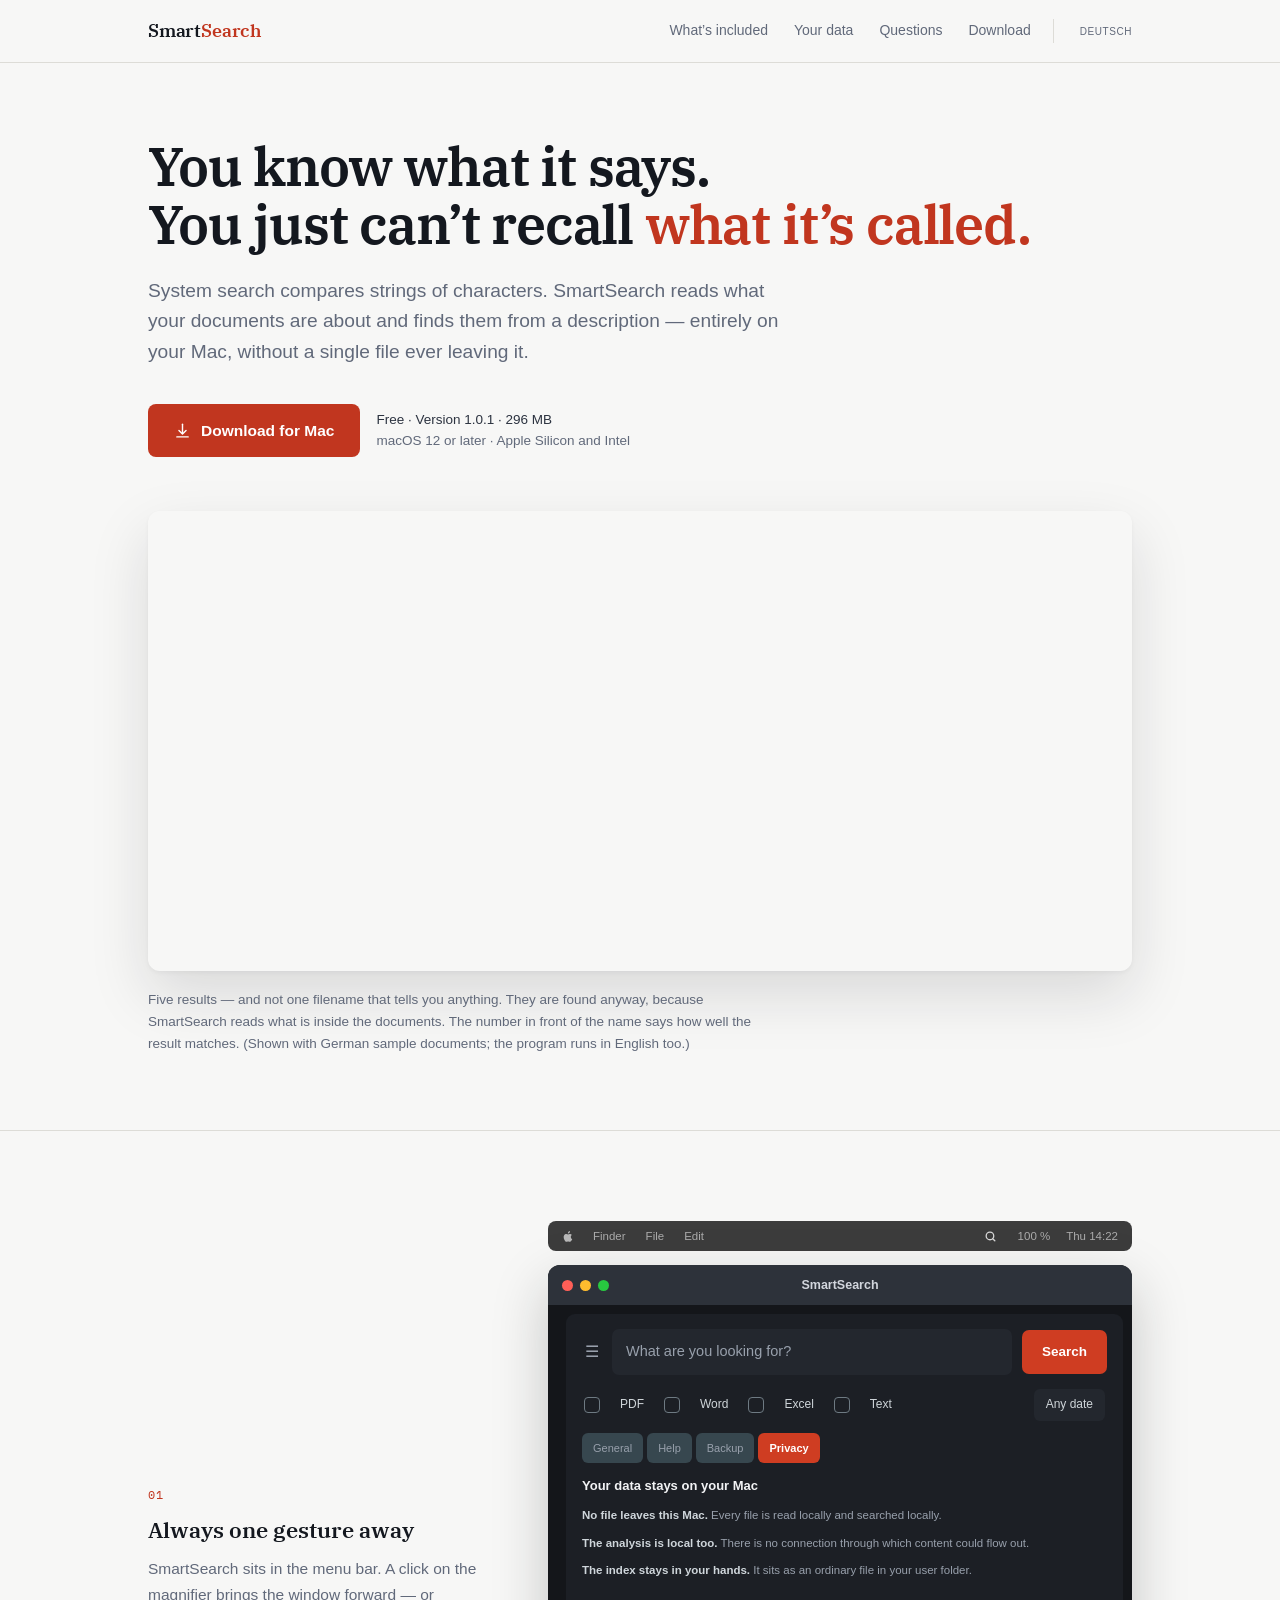
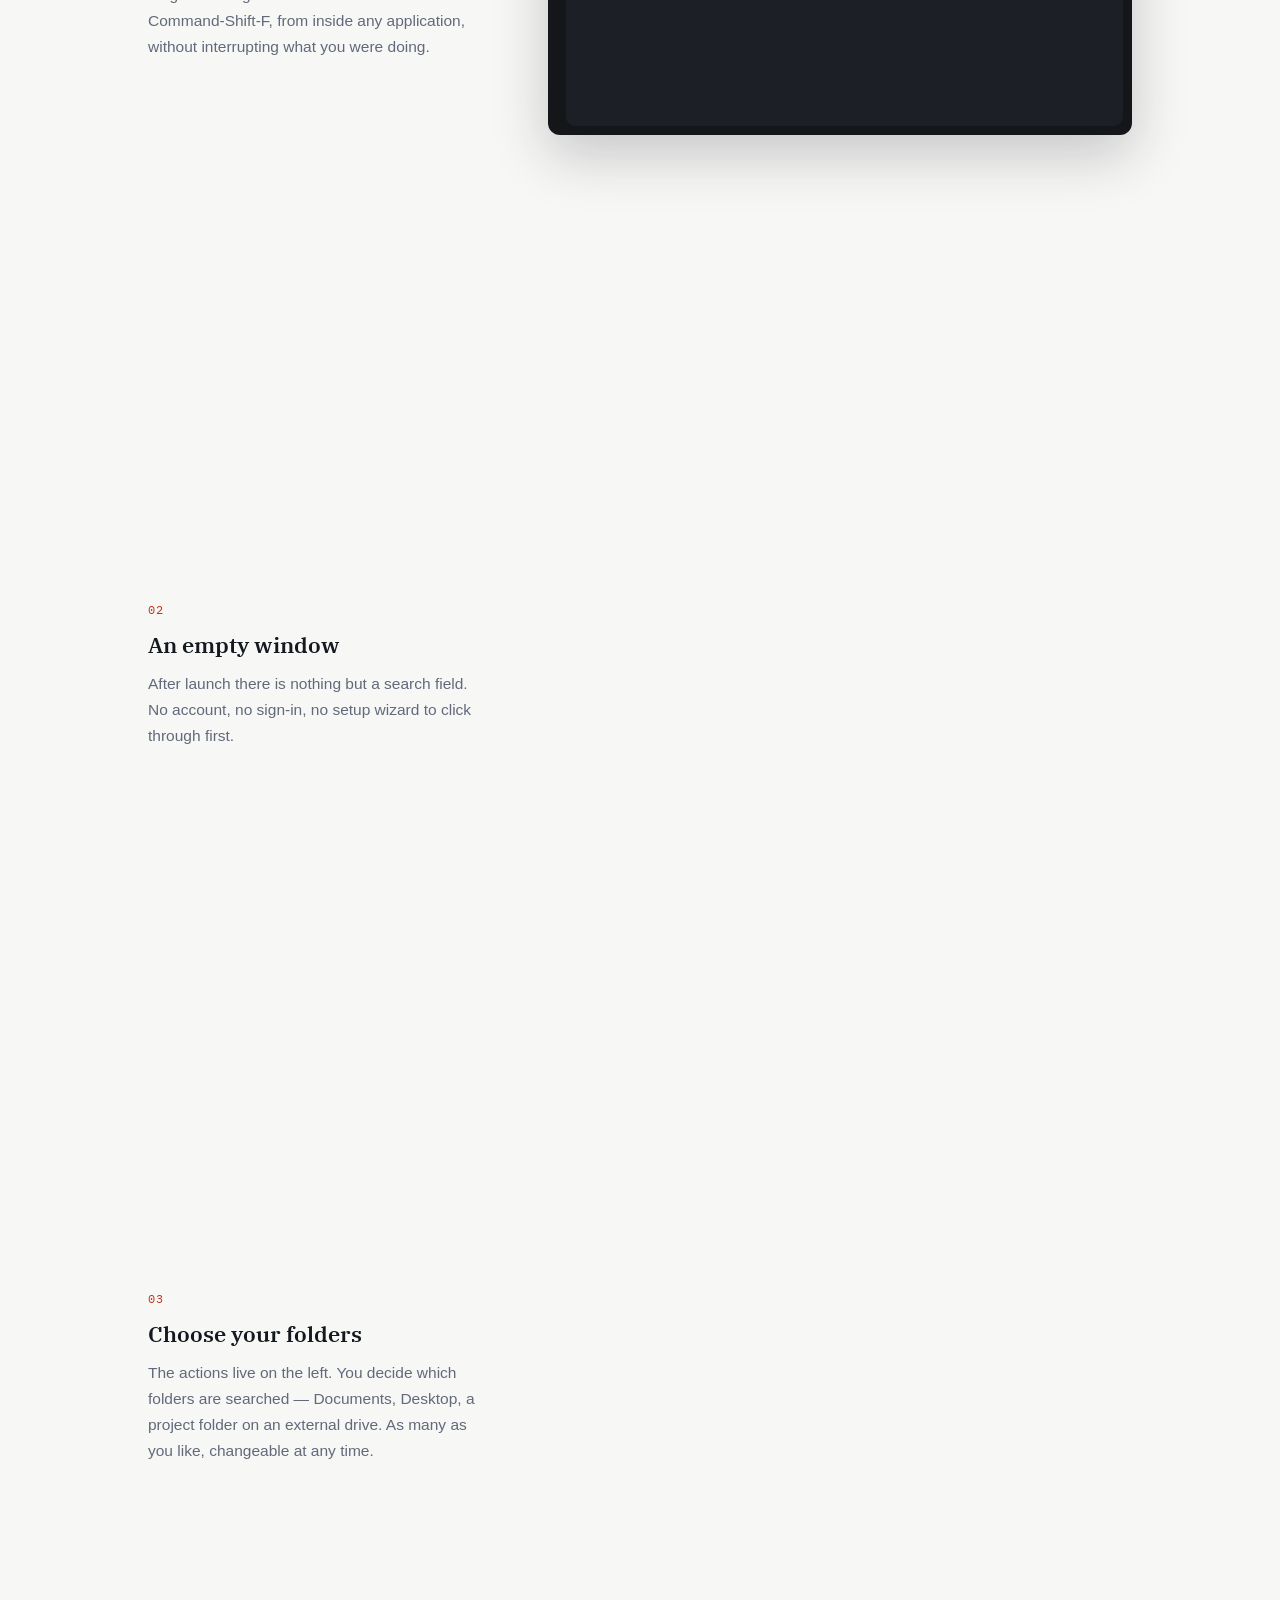
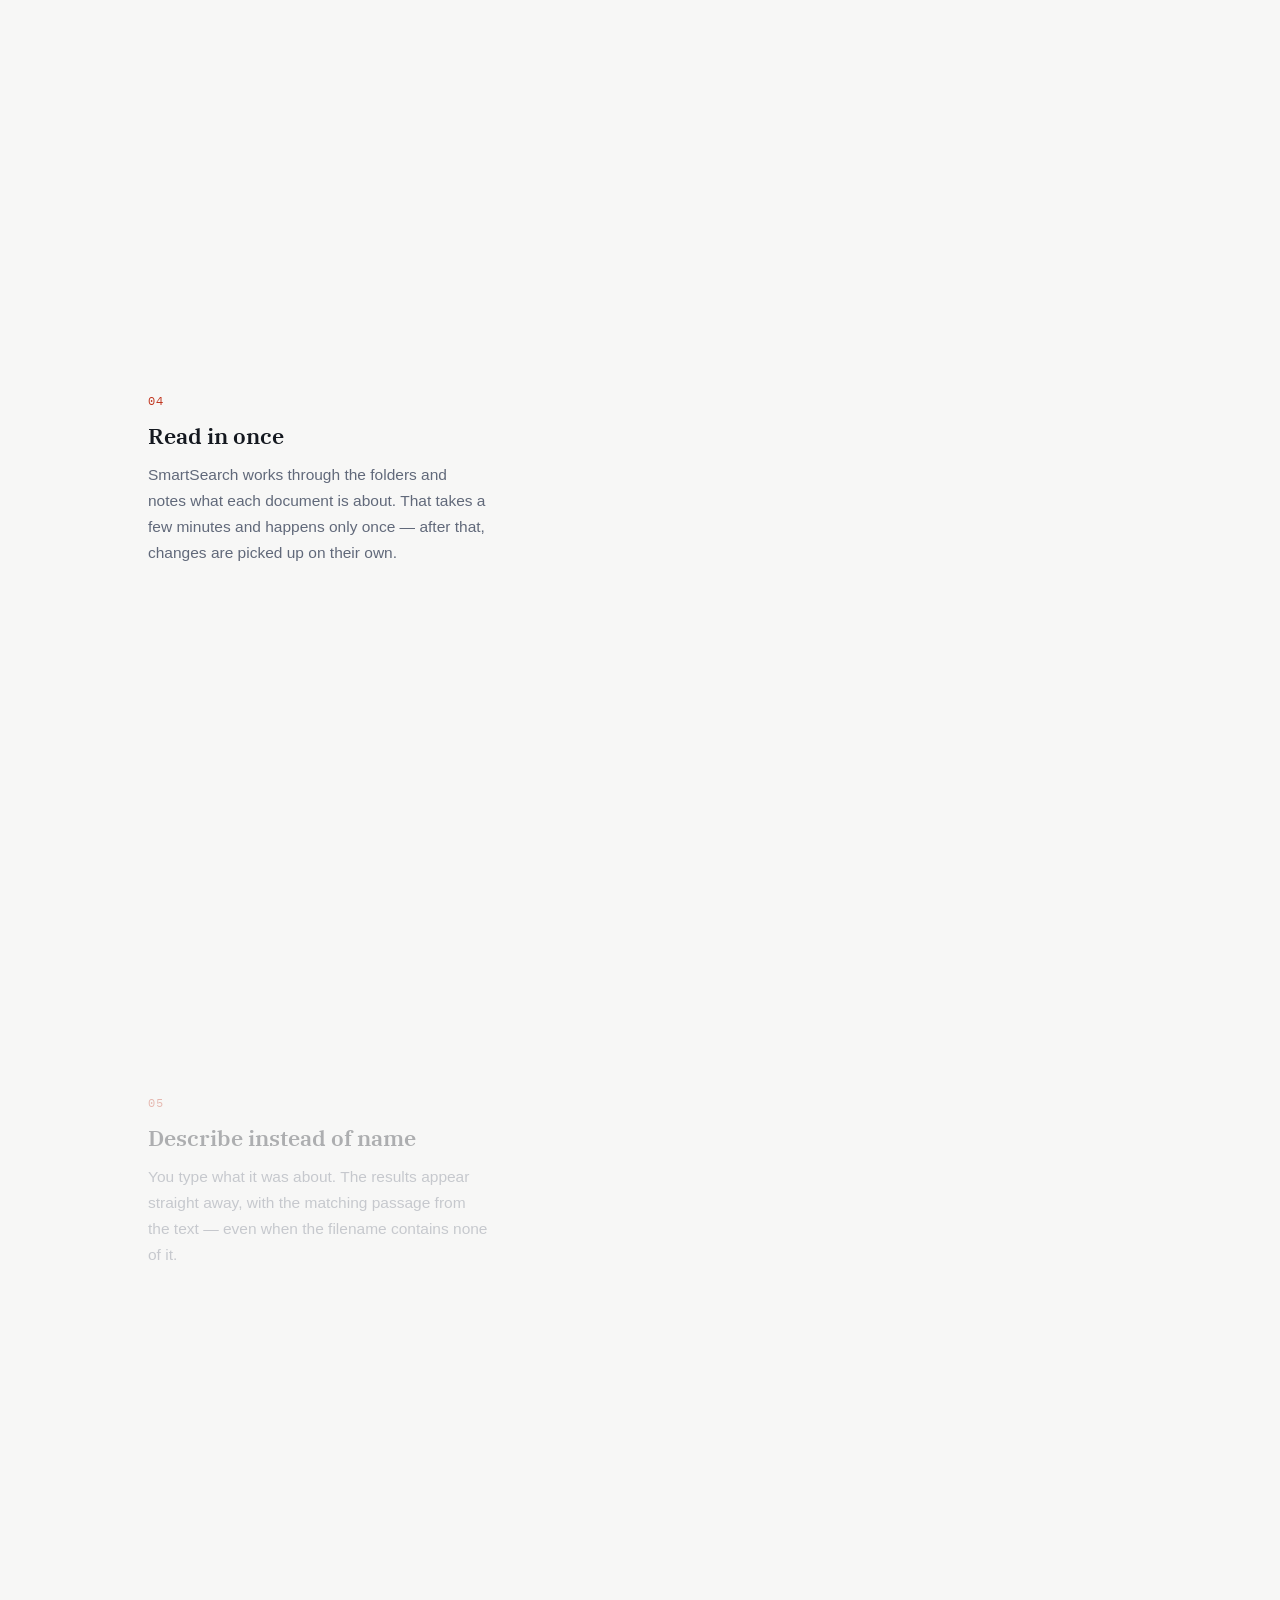
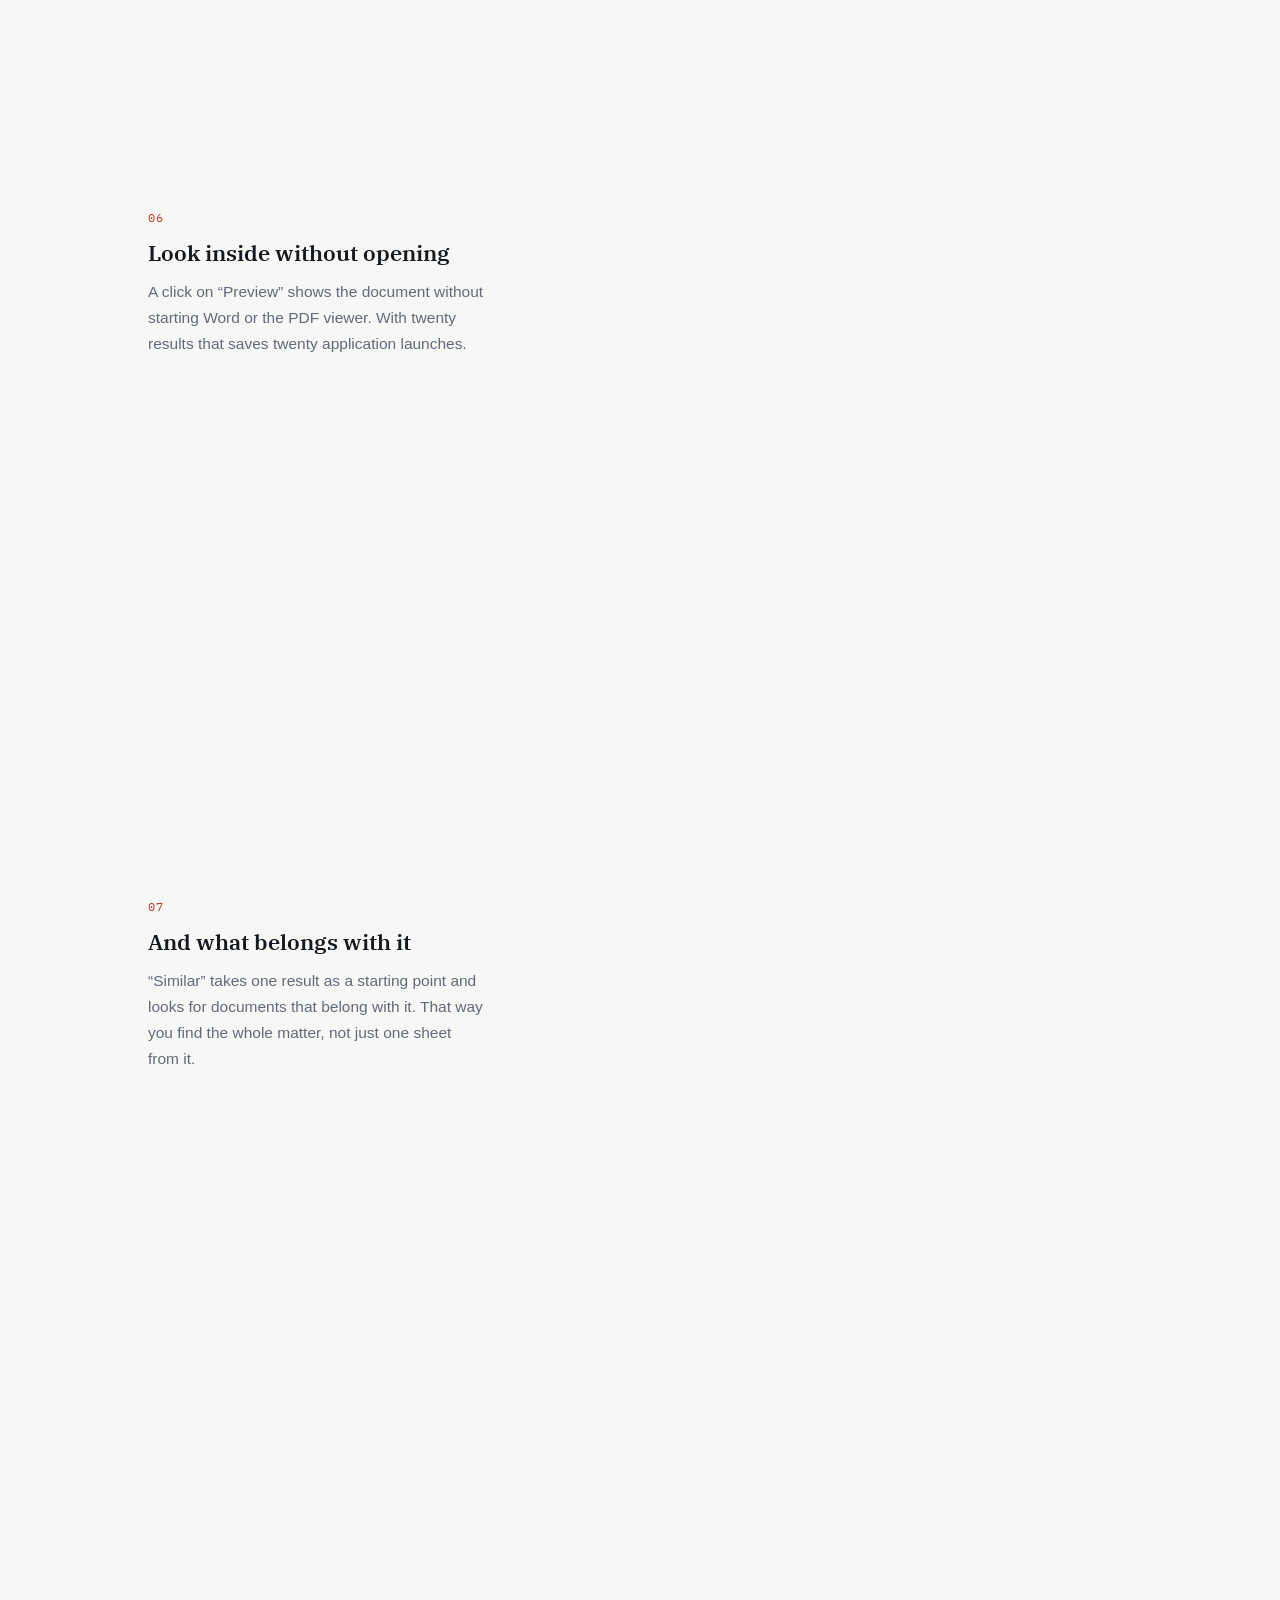
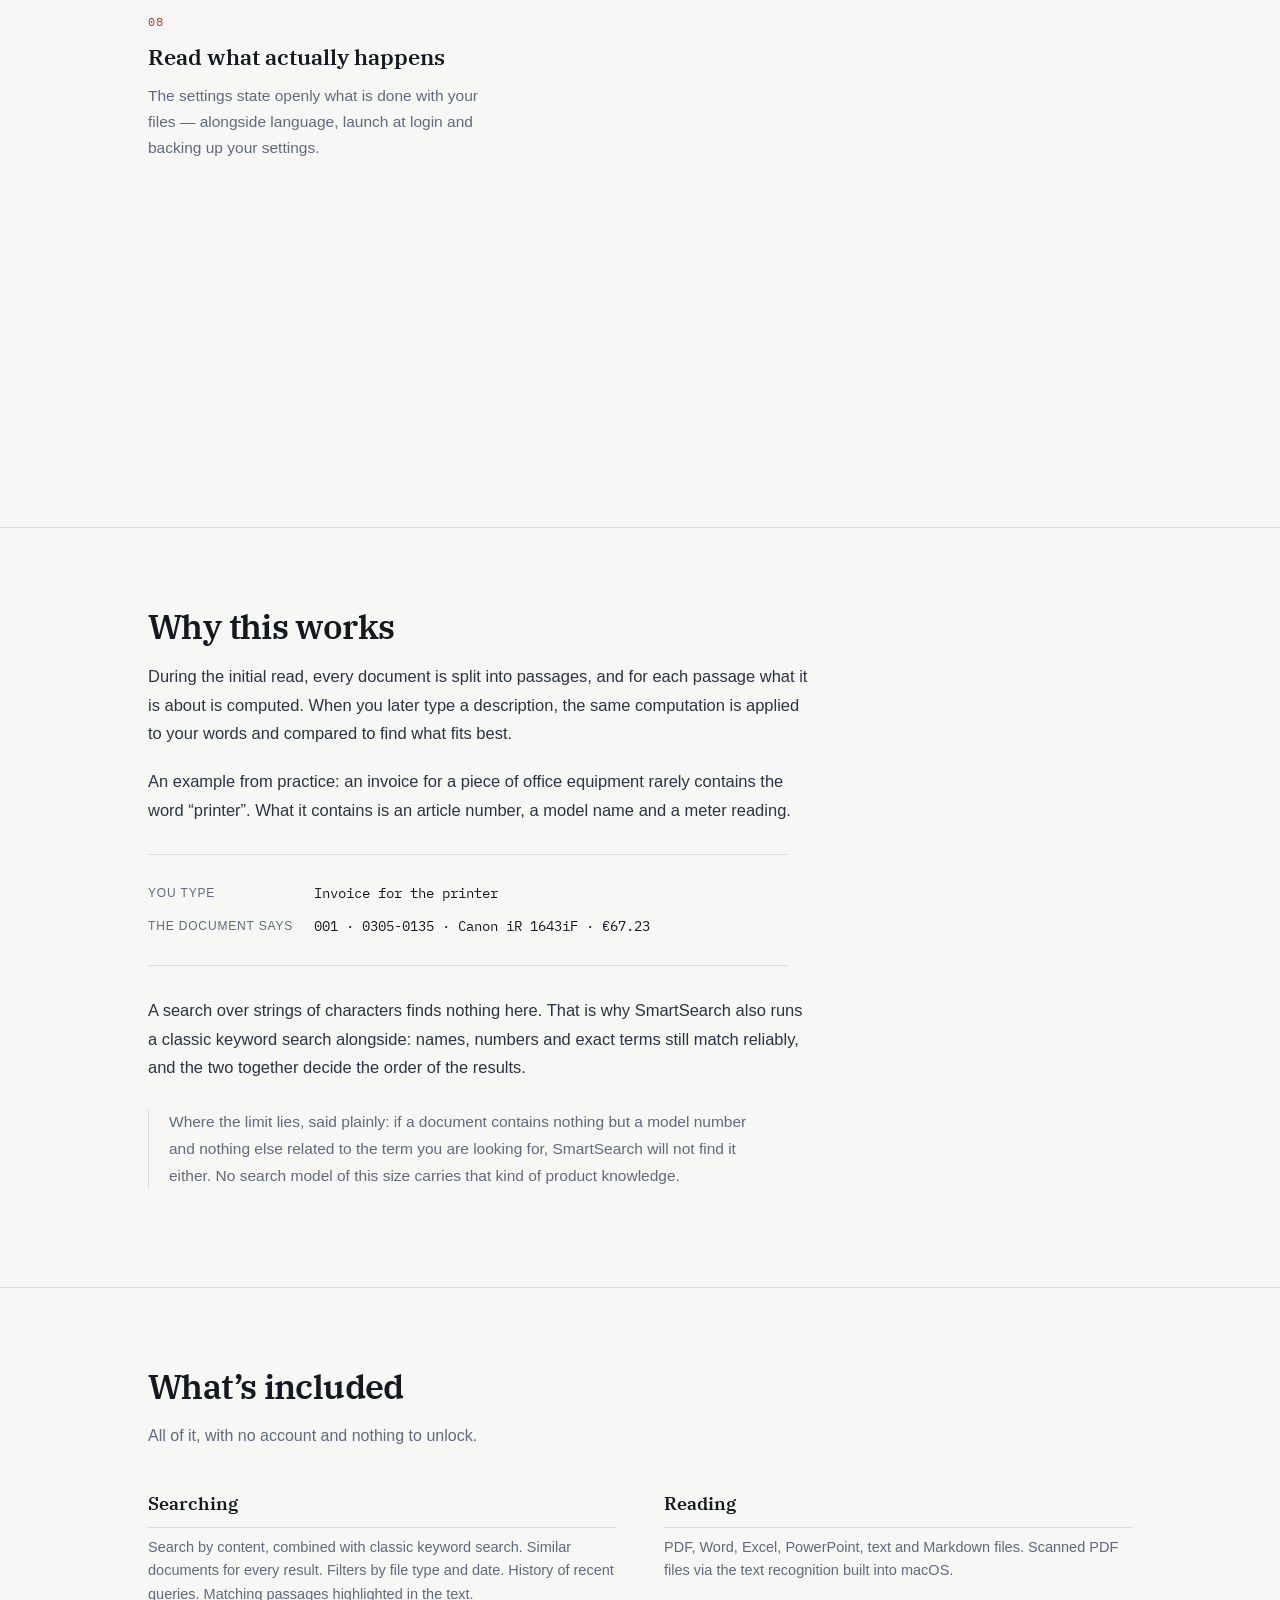
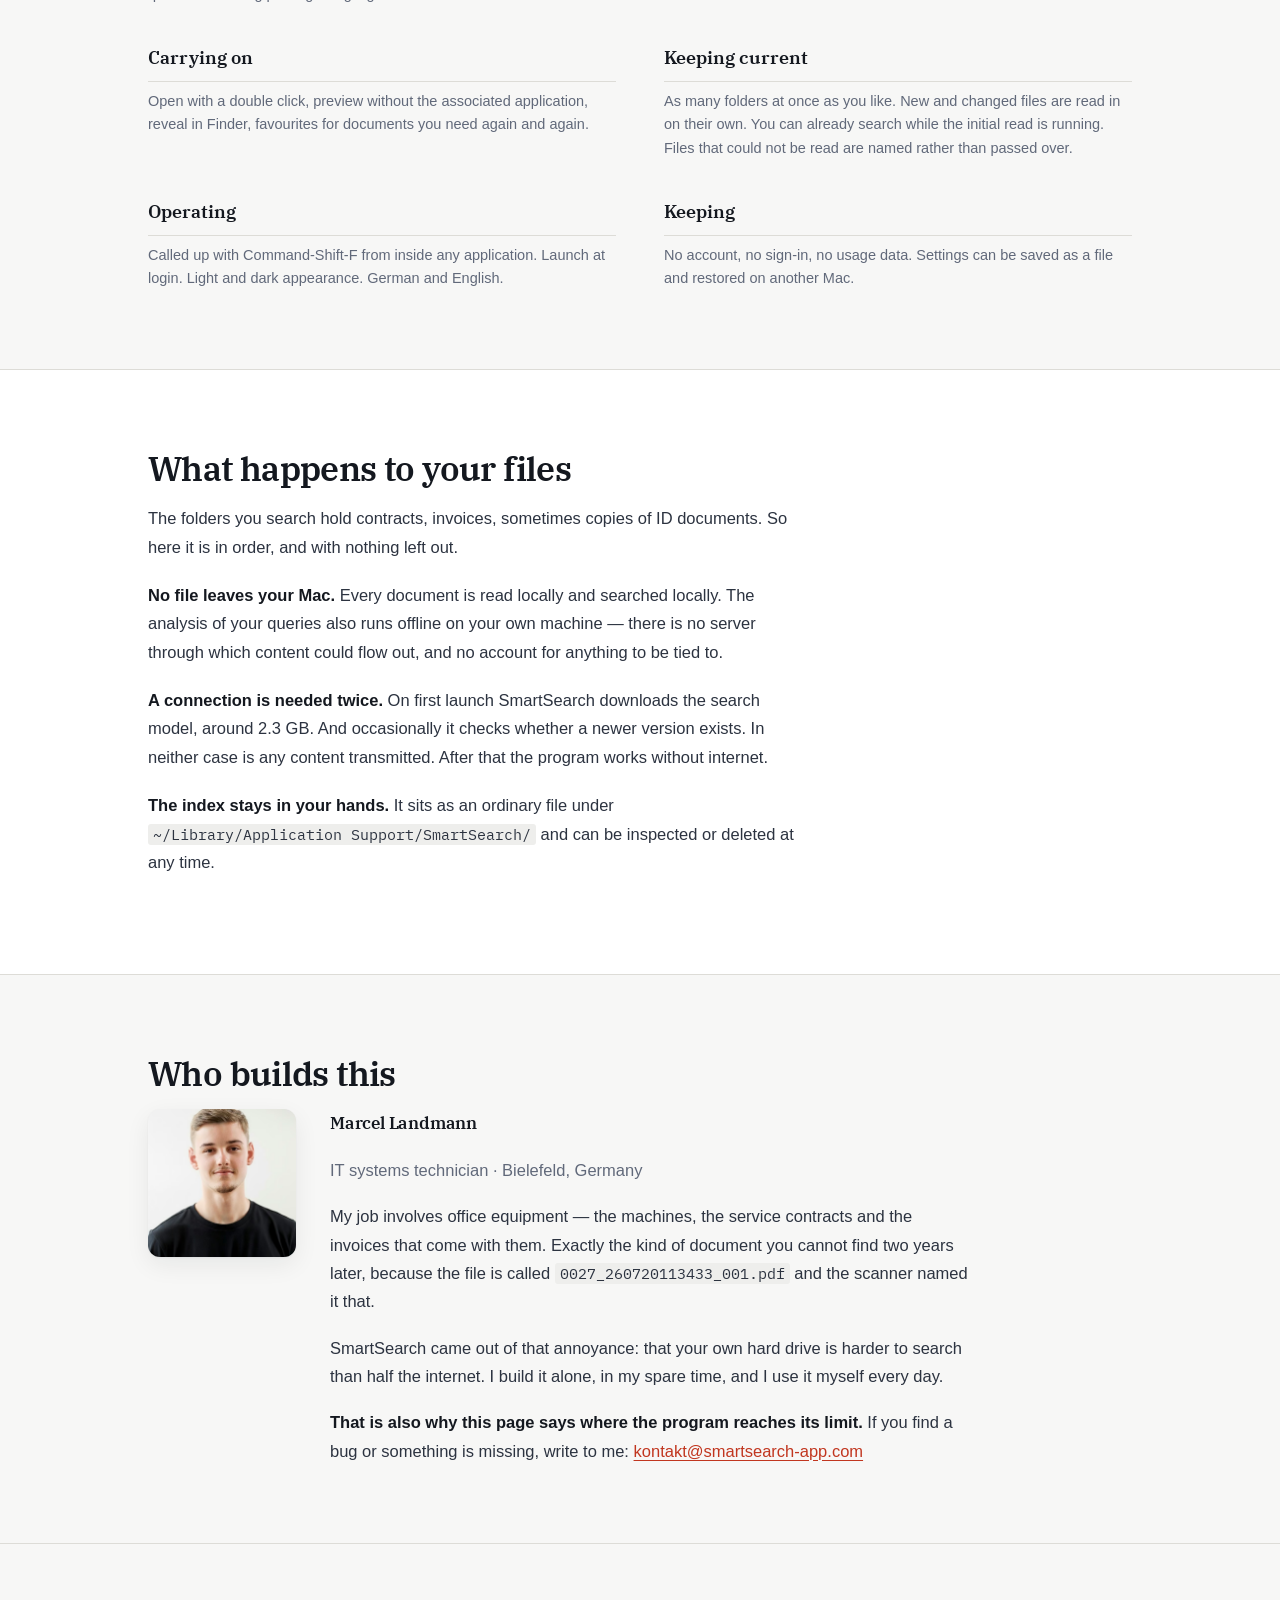
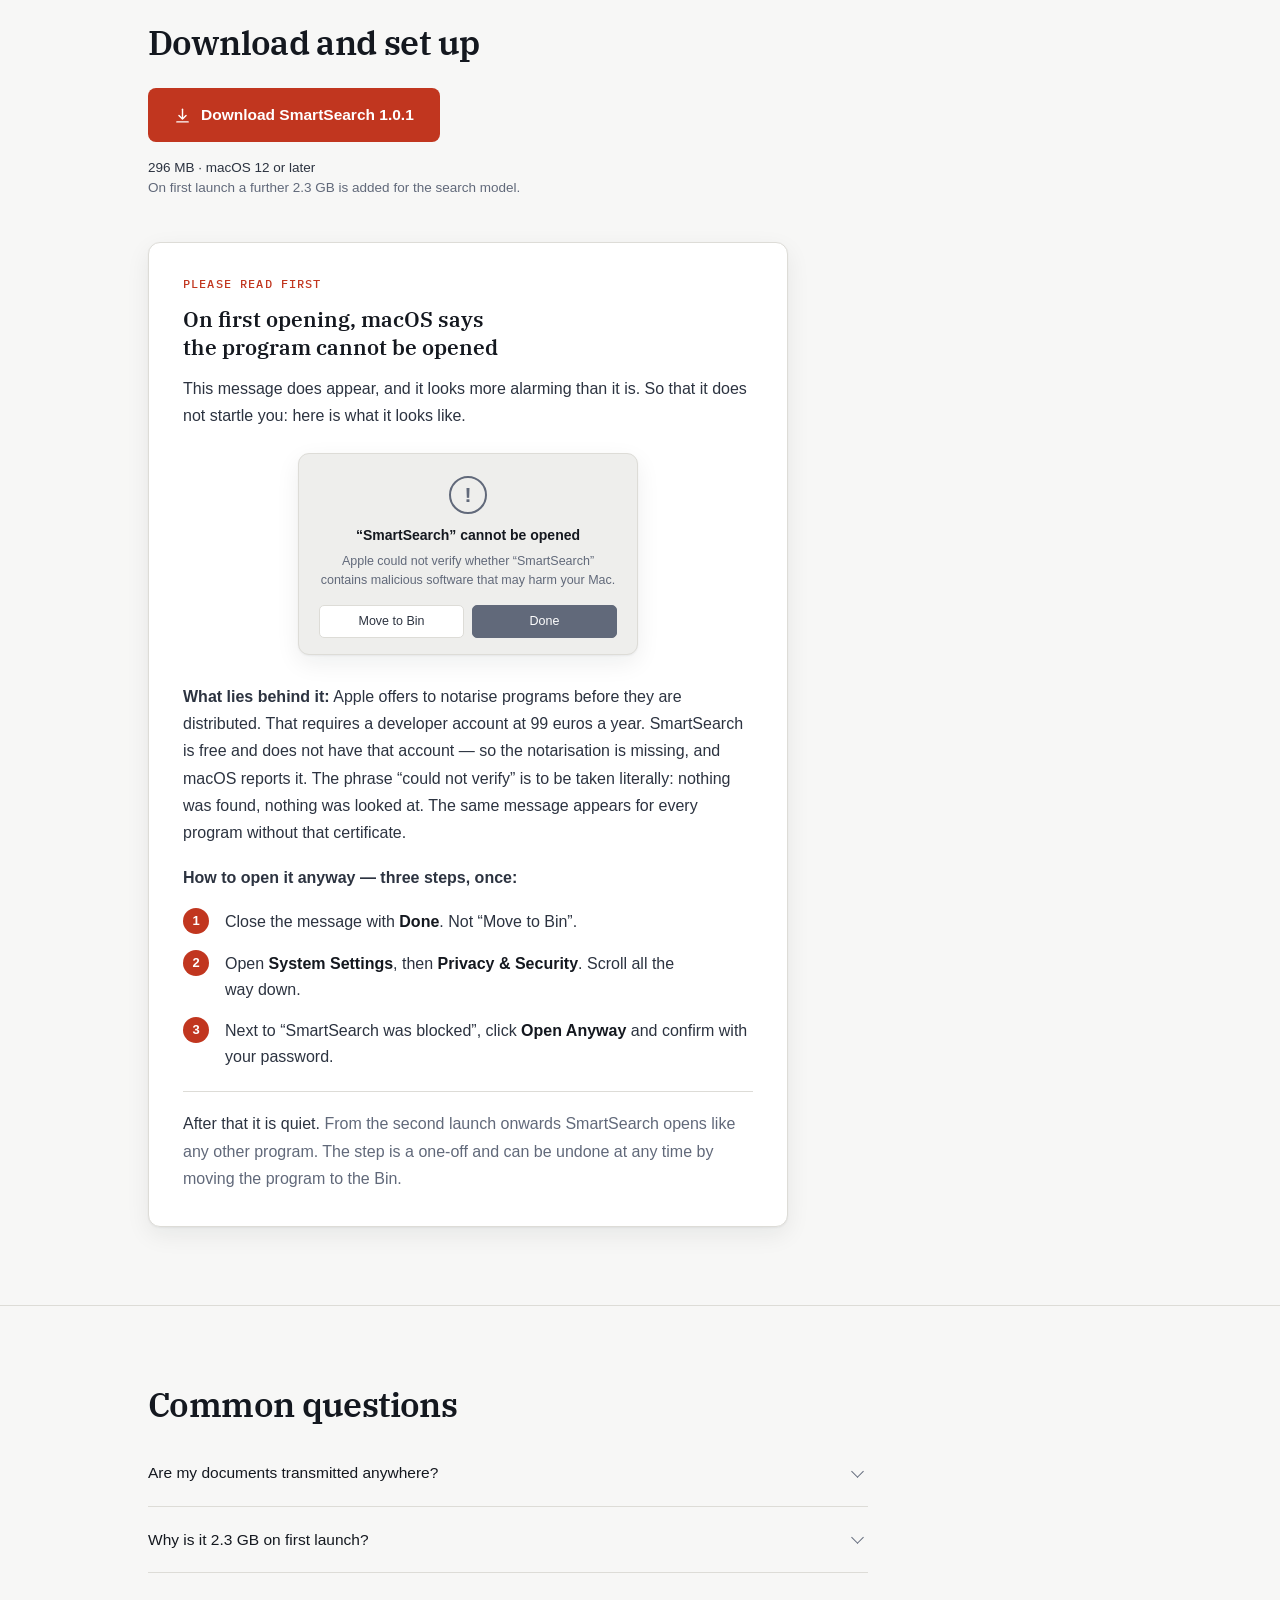
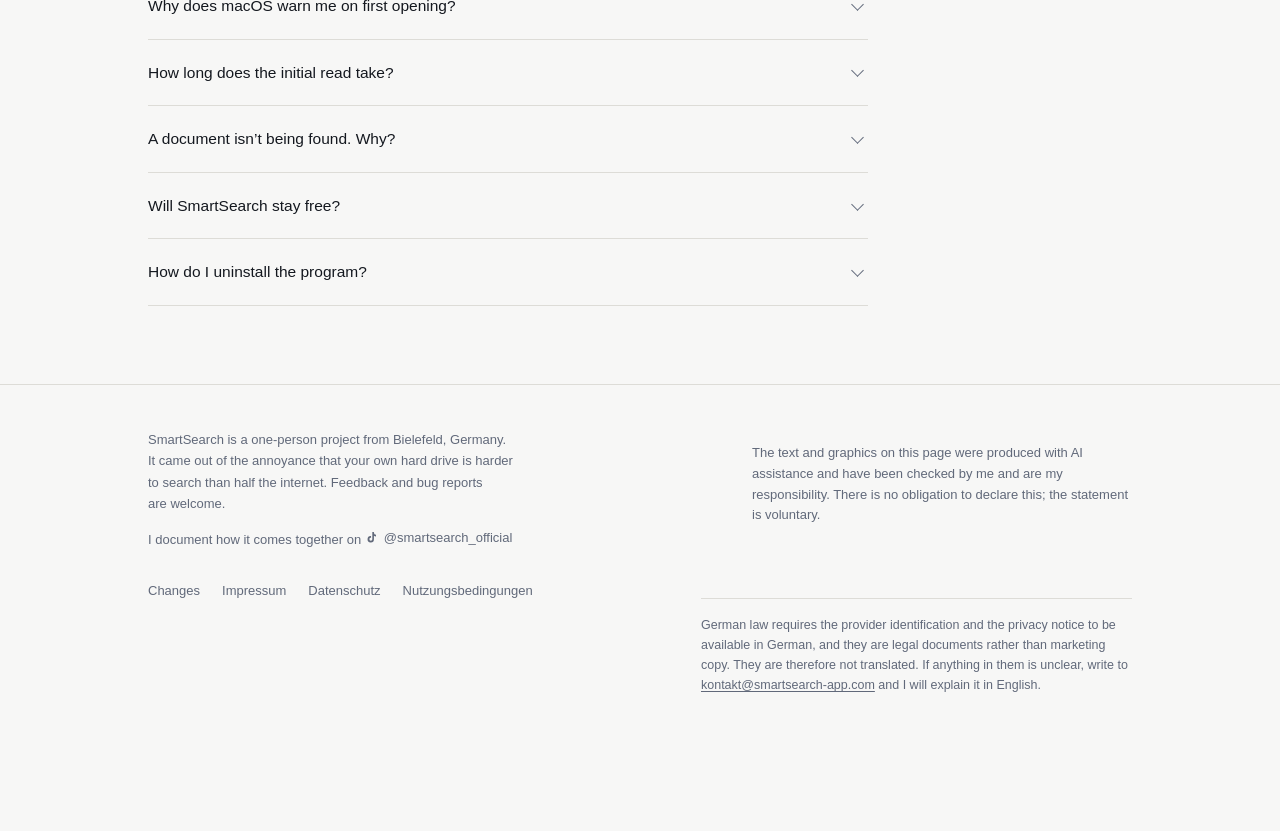
==== website/en/index.html @ d35e6404 "Website: neuer Auftakt, englische Fassung, Danke- und Aenderungsseite" ====
<!DOCTYPE html>
<html lang="en">
<head>
<meta charset="utf-8">
<meta name="viewport" content="width=device-width, initial-scale=1">

<title>SmartSearch – Search your Mac documents by what they say</title>
<meta name="description" content="SmartSearch finds files on your Mac from a description instead of a filename. Entirely local, no account, free. For PDF, Word, Excel and scanned documents.">

<link rel="canonical" href="https://smartsearch-app.com/en/">
<link rel="alternate" hreflang="de" href="https://smartsearch-app.com/">
<link rel="alternate" hreflang="en" href="https://smartsearch-app.com/en/">
<link rel="alternate" hreflang="x-default" href="https://smartsearch-app.com/">

<meta property="og:type" content="website">
<meta property="og:site_name" content="SmartSearch">
<meta property="og:locale" content="en_GB">
<meta property="og:locale:alternate" content="de_DE">
<meta property="og:url" content="https://smartsearch-app.com/en/">
<meta property="og:title" content="SmartSearch – Search your Mac documents by what they say">
<meta property="og:description" content="Finds files from a description instead of a filename. Entirely local on your Mac, no account, free.">
<meta property="og:image" content="https://smartsearch-app.com/vorschaubild.png">
<meta property="og:image:alt" content="The SmartSearch window with three results whose filenames contain none of the search terms.">
<meta name="twitter:card" content="summary_large_image">
<meta name="twitter:title" content="SmartSearch – Search your Mac documents by what they say">
<meta name="twitter:description" content="Finds files from a description instead of a filename. Entirely local, no account, free.">
<meta name="twitter:image" content="https://smartsearch-app.com/vorschaubild.png">

<meta name="theme-color" content="#f7f7f6" media="(prefers-color-scheme: light)">
<meta name="theme-color" content="#14161a" media="(prefers-color-scheme: dark)">

<link rel="icon" href="../favicon.svg" type="image/svg+xml">
<link rel="apple-touch-icon" href="../apple-touch-icon.png">

<link rel="stylesheet" href="../schriften.css">
<link rel="stylesheet" href="../style.css">
<link rel="stylesheet" href="../ablauf.css">

<script type="application/ld+json">
{
  "@context": "https://schema.org",
  "@type": "SoftwareApplication",
  "name": "SmartSearch",
  "applicationCategory": "UtilitiesApplication",
  "operatingSystem": "macOS 12.0 or later",
  "softwareVersion": "1.0.1",
  "fileSize": "296MB",
  "inLanguage": ["de", "en"],
  "offers": { "@type": "Offer", "price": "0", "priceCurrency": "EUR" },
  "description": "Searches documents on your Mac by content instead of by filename. Works entirely locally, with no data transfer."
}
</script>
</head>
<body>

<a class="springen" href="#inhalt">Skip to content</a>

<header>
  <div class="bahn kopf">
    <a href="index.html" class="marke">Smart<span>Search</span></a>
    <nav aria-label="Main navigation">
      <a href="#umfang">What’s included</a>
      <a href="#daten">Your data</a>
      <a href="#fragen">Questions</a>
      <a href="#laden">Download</a>
      <a class="sprache" href="../index.html" hreflang="de" lang="de">Deutsch</a>
    </nav>
  </div>
</header>

<main id="inhalt">

<div class="bahn">
  <div class="auftakt">
    <div class="auftakt-text">

    <h1>You know what it says.<br>You just can’t recall <em>what it’s called.</em></h1>
    <p class="vorspann">
      System search compares strings of characters. SmartSearch reads what your
      documents are about and finds them from a description — entirely on your
      Mac, without a single file ever leaving it.
    </p>

    <div class="laden">
      <a class="knopf" href="#laden">
        <svg viewBox="0 0 24 24" fill="none" stroke="currentColor" stroke-width="2"
             stroke-linecap="round" stroke-linejoin="round" aria-hidden="true" focusable="false">
          <path d="M12 3v13"></path><path d="M7 12l5 5 5-5"></path><path d="M4 21h16"></path>
        </svg>
        Download for Mac
      </a>
      <p class="dabei">
        <b>Free · Version 1.0.1 · 296 MB</b><br>
        macOS 12 or later · Apple Silicon and Intel
      </p>
    </div>
    </div>
  </div>

  <figure class="schaustueck">
    <picture>
      <source media="(max-width: 700px)" type="image/avif"
              srcset="../auftakt-fenster-schmal.avif" width="770" height="360">
      <source media="(max-width: 700px)" type="image/webp"
              srcset="../auftakt-fenster-schmal.webp" width="770" height="360">
      <source media="(max-width: 700px)" srcset="../auftakt-fenster-schmal.png"
              width="770" height="360">
      <source type="image/avif" srcset="../auftakt-fenster.avif"
              width="1713" height="932">
      <source type="image/webp" srcset="../auftakt-fenster.webp"
              width="1713" height="932">
      <img src="../auftakt-fenster.png" width="1713" height="932"
           fetchpriority="high" decoding="async"
           alt="The SmartSearch window. The query reads “Thomas Berger”.
                The results are dok_2024_02_18.pdf, Scan_20231114_0003.pdf and
                CCF_000141.pdf — a car insurance policy, a rental agreement and a
                donation receipt. No filename says what is inside.">
    </picture>
    <figcaption>
      Five results — and not one filename that tells you anything. They are
      found anyway, because SmartSearch reads what is inside the documents.
      The number in front of the name says how well the result matches.
      (Shown with German sample documents; the program runs in English too.)
    </figcaption>
  </figure>
</div>

<section class="ablauf" id="ablauf" aria-label="How it works in practice">
  <div class="bahn ablauf-raster">

    <div class="ablauf-text">
      <div class="schritt aktiv" data-phase="0">
        <p class="nr">01</p>
        <h3>Always one gesture away</h3>
        <p>SmartSearch sits in the menu bar. A click on the magnifier brings the
        window forward — or Command-Shift-F, from inside any application,
        without interrupting what you were doing.</p>
      </div>

      <div class="schritt" data-phase="1">
        <p class="nr">02</p>
        <h3>An empty window</h3>
        <p>After launch there is nothing but a search field. No account, no sign-in,
        no setup wizard to click through first.</p>
      </div>

      <div class="schritt" data-phase="2">
        <p class="nr">03</p>
        <h3>Choose your folders</h3>
        <p>The actions live on the left. You decide which folders are searched —
        Documents, Desktop, a project folder on an external drive. As many as you
        like, changeable at any time.</p>
      </div>

      <div class="schritt" data-phase="3">
        <p class="nr">04</p>
        <h3>Read in once</h3>
        <p>SmartSearch works through the folders and notes what each document is
        about. That takes a few minutes and happens only once — after that,
        changes are picked up on their own.</p>
      </div>

      <div class="schritt" data-phase="4">
        <p class="nr">05</p>
        <h3>Describe instead of name</h3>
        <p>You type what it was about. The results appear straight away, with the
        matching passage from the text — even when the filename contains none of
        it.</p>
      </div>

      <div class="schritt" data-phase="5">
        <p class="nr">06</p>
        <h3>Look inside without opening</h3>
        <p>A click on “Preview” shows the document without starting Word or the
        PDF viewer. With twenty results that saves twenty application
        launches.</p>
      </div>

      <div class="schritt" data-phase="6">
        <p class="nr">07</p>
        <h3>And what belongs with it</h3>
        <p>“Similar” takes one result as a starting point and looks for documents
        that belong with it. That way you find the whole matter, not just one
        sheet from it.</p>
      </div>

      <div class="schritt" data-phase="7">
        <p class="nr">08</p>
        <h3>Read what actually happens</h3>
        <p>The settings state openly what is done with your files — alongside
        language, launch at login and backing up your settings.</p>
      </div>
    </div>

    <div class="ablauf-buehne" data-phase="0">
      <div class="mac-menue" aria-hidden="true">
        <svg class="mm-apfel" viewBox="0 0 14 16" fill="currentColor" aria-hidden="true"><path d="M11.2 8.5c0-1.6 1.3-2.4 1.4-2.4-.8-1.1-2-1.3-2.4-1.3-1-.1-2 .6-2.5.6s-1.3-.6-2.2-.6c-1.1 0-2.2.7-2.8 1.7-1.2 2-.3 5 .8 6.6.6.8 1.2 1.7 2.1 1.7.9 0 1.2-.5 2.2-.5s1.3.5 2.2.5c.9 0 1.5-.8 2.1-1.6.7-.9.9-1.8.9-1.9 0 0-1.8-.7-1.8-2.8zM9.5 3.3c.5-.6.8-1.4.7-2.3-.7 0-1.5.5-2 1.1-.4.5-.8 1.4-.7 2.2.8.1 1.6-.4 2-1z"/></svg>
        <span class="mm-eintrag">Finder</span>
        <span class="mm-eintrag">File</span>
        <span class="mm-eintrag">Edit</span>
        <span class="mm-rechts">
          <span class="mm-lupe" id="mmLupe">
            <svg viewBox="0 0 24 24" fill="none" stroke="currentColor" stroke-width="2.4"
                 stroke-linecap="round"><circle cx="11" cy="11" r="7"></circle>
                 <path d="M20 20l-4-4"></path></svg>
          </span>
          <span class="mm-eintrag">100 %</span>
          <span class="mm-eintrag">Thu 14:22</span>
        </span>
      </div>

      <div class="app" id="app" data-phase="0" aria-hidden="true">
        <div class="app-leiste">
          <i class="app-ampel a-rot"></i><i class="app-ampel a-gelb"></i><i class="app-ampel a-gruen"></i>
          <span class="app-titel">SmartSearch</span>
        </div>

        <div class="app-koerper">
          <div class="app-seite">
            <p class="seite-titel">Actions</p>
            <p class="seite-knopf betont">Add folder</p>
            <p class="seite-knopf">Manage folders</p>
            <p class="seite-knopf">Update index</p>
            <p class="seite-knopf">Favourites</p>
            <p class="seite-knopf">Settings …</p>
          </div>

          <div class="app-haupt">
            <div class="app-suchzeile">
              <span class="app-burger">&#9776;</span>
              <div class="app-feld" id="appFeld"><span class="leer">What are you looking for?</span></div>
              <span class="app-suchen">Search</span>
            </div>

            <div class="app-filter">
              <i class="app-kasten"></i><span>PDF</span>
              <i class="app-kasten"></i><span>Word</span>
              <i class="app-kasten"></i><span>Excel</span>
              <i class="app-kasten"></i><span>Text</span>
              <span class="app-zeitraum">Any date</span>
            </div>

            <div class="app-bereich">
              <div class="app-lage sichtbar" data-lage="ruhe">
                <div class="app-ruhe">Ready.<br>Type above what you are looking for.</div>
              </div>

              <div class="app-lage" data-lage="einlesen">
                <div class="app-fortschritt">
                  <p class="zeile">Indexing 1,842 of 2,710: Invoice February.pdf</p>
                  <div class="app-balken"><i></i></div>
                  <p class="zeile" style="margin:12px 0 0">You can already search.</p>
                </div>
              </div>

              <div class="app-lage" data-lage="treffer">
                <div class="app-treffer">
                  <div>
                    <span class="t-typ">PDF</span>
                    <span class="t-inhalt">
                      <span class="t-name">[0.87] 0027_260720113433_001.pdf</span>
                      <span class="t-vorschau">“Sample Company Ltd · Invoice number 2026003178 · Canon iR 1643iF…”</span>
                    </span>
                    <span class="t-knoepfe">
                      <span class="t-knopf blau">Open</span><span class="t-knopf">In Finder</span>
                    </span>
                  </div>
                  <div>
                    <span class="t-typ">PDF</span>
                    <span class="t-inhalt">
                      <span class="t-name">[0.71] Scan 14.03.pdf</span>
                      <span class="t-vorschau">“Office equipment service contract · Meter reading · A4 black and white…”</span>
                    </span>
                    <span class="t-knoepfe">
                      <span class="t-knopf blau">Open</span><span class="t-knopf">In Finder</span>
                    </span>
                  </div>
                  <div>
                    <span class="t-typ docx">DOCX</span>
                    <span class="t-inhalt">
                      <span class="t-name">[0.64] Filing_final_v3.docx</span>
                      <span class="t-vorschau">“Quotation multifunction system · Delivery and installation…”</span>
                    </span>
                    <span class="t-knoepfe">
                      <span class="t-knopf blau">Open</span><span class="t-knopf">In Finder</span>
                    </span>
                  </div>
                </div>
                <p class="app-status">6 results</p>
              </div>

              <div class="app-lage" data-lage="vorschau">
                <div class="app-treffer gedimmt">
                  <div>
                    <span class="t-typ">PDF</span>
                    <span class="t-inhalt">
                      <span class="t-name">[0.87] 0027_260720113433_001.pdf</span>
                      <span class="t-vorschau">“Sample Company Ltd · Invoice number 2026003178…”</span>
                    </span>
                  </div>
                </div>
                <div class="app-quicklook">
                  <div class="ql-kopf"><span>0027_260720113433_001.pdf</span><span class="ql-x">&times;</span></div>
                  <div class="ql-blatt">
                    <span class="ql-zeile w60"></span>
                    <span class="ql-zeile w35"></span>
                    <span class="ql-zeile w0"></span>
                    <span class="ql-zeile w80"></span>
                    <span class="ql-zeile w70"></span>
                    <span class="ql-zeile w45"></span>
                    <span class="ql-zeile w0"></span>
                    <span class="ql-zeile w85"></span>
                    <span class="ql-zeile w55"></span>
                  </div>
                </div>
              </div>

              <div class="app-lage" data-lage="aehnlich">
                <p class="app-hinweiszeile">Similar to: 0027_260720113433_001.pdf</p>
                <div class="app-treffer">
                  <div>
                    <span class="t-typ">PDF</span>
                    <span class="t-inhalt">
                      <span class="t-name">[0.81] Delivery note 483997.pdf</span>
                      <span class="t-vorschau">“Collected in person · Serial number · Receipt confirmed…”</span>
                    </span>
                  </div>
                  <div>
                    <span class="t-typ docx">DOCX</span>
                    <span class="t-inhalt">
                      <span class="t-name">[0.76] Quotation AU423996.docx</span>
                      <span class="t-vorschau">“Multifunction system · Installation · On-site introduction…”</span>
                    </span>
                  </div>
                  <div>
                    <span class="t-typ">PDF</span>
                    <span class="t-inhalt">
                      <span class="t-name">[0.68] Service contract 2026.pdf</span>
                      <span class="t-vorschau">“Meter reading · Toner supply · Term 36 months…”</span>
                    </span>
                  </div>
                </div>
              </div>

              <div class="app-lage" data-lage="einstellungen">
                <div class="app-einstellungen">
                  <div class="ein-reiter">
                    <span>General</span><span>Help</span><span>Backup</span>
                    <span class="aktiv">Privacy</span>
                  </div>
                  <div class="ein-inhalt">
                    <p class="ein-titel">Your data stays on your Mac</p>
                    <p class="ein-zeile"><b>No file leaves this Mac.</b>
                      Every file is read locally and searched locally.</p>
                    <p class="ein-zeile"><b>The analysis is local too.</b>
                      There is no connection through which content could flow out.</p>
                    <p class="ein-zeile"><b>The index stays in your hands.</b>
                      It sits as an ordinary file in your user folder.</p>
                  </div>
                </div>
              </div>
            </div>
          </div>
        </div>
      </div>
    </div>

  </div>
</section>

<section id="prinzip">
  <div class="bahn spalte">
    <h2>Why this works</h2>
    <p class="fliess">
      During the initial read, every document is split into passages, and for each
      passage what it is about is computed. When you later type a description, the
      same computation is applied to your words and compared to find what fits
      best.
    </p>
    <p class="fliess">
      An example from practice: an invoice for a piece of office equipment rarely
      contains the word “printer”. What it contains is an article number, a model
      name and a meter reading.
    </p>

    <div class="beleg">
      <p class="beleg-zeile"><span>You type</span>Invoice for the printer</p>
      <p class="beleg-zeile"><span>The document says</span>001 · 0305-0135 · Canon iR 1643iF · €67.23</p>
    </div>

    <p class="fliess">
      A search over strings of characters finds nothing here. That is why
      SmartSearch also runs a classic keyword search alongside: names, numbers and
      exact terms still match reliably, and the two together decide the order of
      the results.
    </p>
    <p class="fliess einschraenkung">
      Where the limit lies, said plainly: if a document contains nothing but a
      model number and nothing else related to the term you are looking for,
      SmartSearch will not find it either. No search model of this size carries
      that kind of product knowledge.
    </p>
  </div>
</section>

<section id="umfang">
  <div class="bahn">
    <h2>What’s included</h2>
    <p class="einleitung">All of it, with no account and nothing to unlock.</p>

    <dl class="umfang">
      <div>
        <dt>Searching</dt>
        <dd>Search by content, combined with classic keyword search. Similar
        documents for every result. Filters by file type and date. History of
        recent queries. Matching passages highlighted in the text.</dd>
      </div>
      <div>
        <dt>Reading</dt>
        <dd>PDF, Word, Excel, PowerPoint, text and Markdown files. Scanned PDF
        files via the text recognition built into macOS.</dd>
      </div>
      <div>
        <dt>Carrying on</dt>
        <dd>Open with a double click, preview without the associated application,
        reveal in Finder, favourites for documents you need again and again.</dd>
      </div>
      <div>
        <dt>Keeping current</dt>
        <dd>As many folders at once as you like. New and changed files are read in
        on their own. You can already search while the initial read is running.
        Files that could not be read are named rather than passed over.</dd>
      </div>
      <div>
        <dt>Operating</dt>
        <dd>Called up with Command-Shift-F from inside any application. Launch at
        login. Light and dark appearance. German and English.</dd>
      </div>
      <div>
        <dt>Keeping</dt>
        <dd>No account, no sign-in, no usage data. Settings can be saved as a file
        and restored on another Mac.</dd>
      </div>
    </dl>
  </div>
</section>

<section id="daten" class="schutz">
  <div class="bahn spalte">
    <h2>What happens to your files</h2>
    <p class="fliess">
      The folders you search hold contracts, invoices, sometimes copies of ID
      documents. So here it is in order, and with nothing left out.
    </p>
    <p class="fliess">
      <strong>No file leaves your Mac.</strong> Every document is read locally and
      searched locally. The analysis of your queries also runs offline on your own
      machine — there is no server through which content could flow out, and no
      account for anything to be tied to.
    </p>
    <p class="fliess">
      <strong>A connection is needed twice.</strong> On first launch SmartSearch
      downloads the search model, around 2.3 GB. And occasionally it checks
      whether a newer version exists. In neither case is any content transmitted.
      After that the program works without internet.
    </p>
    <p class="fliess">
      <strong>The index stays in your hands.</strong> It sits as an ordinary file
      under <code>~/Library/Application&nbsp;Support/SmartSearch/</code> and can be
      inspected or deleted at any time.
    </p>
  </div>
</section>

<section id="wer">
  <div class="bahn">
    <h2>Who builds this</h2>
    <div class="person">
      <picture>
        <source type="image/avif" srcset="../marcel.avif" width="600" height="600">
        <source type="image/webp" srcset="../marcel.webp" width="600" height="600">
        <img src="../marcel.jpg" width="600" height="600" loading="lazy" decoding="async"
             alt="Portrait of Marcel Landmann">
      </picture>
      <div class="worte">
        <p class="name">Marcel Landmann</p>
        <p class="rolle">IT systems technician · Bielefeld, Germany</p>
        <p>
          My job involves office equipment — the machines, the service contracts
          and the invoices that come with them. Exactly the kind of document you
          cannot find two years later, because the file is called
          <code>0027_260720113433_001.pdf</code> and the scanner named it that.
        </p>
        <p>
          SmartSearch came out of that annoyance: that your own hard drive is
          harder to search than half the internet. I build it alone, in my spare
          time, and I use it myself every day.
        </p>
        <p>
          <strong>That is also why this page says where the program reaches its
          limit.</strong> If you find a bug or something is missing, write to me:
          <a href="mailto:kontakt@smartsearch-app.com">kontakt@smartsearch-app.com</a>
        </p>
      </div>
    </div>
  </div>
</section>

<section id="laden">
  <div class="bahn spalte">
    <h2>Download and set up</h2>

    <!-- For visitors arriving from a phone - via a link from a social network,
         say. A DMG cannot be opened there; without this notice the visit ends at
         a button that does nothing. The card deliberately sits after the download
         button in the markup and is moved in front of it by the script at the
         end of the page - so the page is unchanged without JavaScript and shows
         the download as before. -->
    <div class="am-telefon" id="amTelefon" hidden>
      <span class="marke-klein">You’re on a phone</span>
      <h3>SmartSearch is a program for the Mac</h3>
      <p>
        It cannot be set up here. So the address does not get lost in the
        meantime, send it to yourself — or remember it:
      </p>
      <p class="adresse">smartsearch-app.com</p>
      <div class="telefon-knoepfe">
        <a class="knopf" id="perMail" href="#">
          <svg viewBox="0 0 24 24" fill="none" stroke="currentColor" stroke-width="2"
               stroke-linecap="round" stroke-linejoin="round" aria-hidden="true" focusable="false">
            <path d="M3 6h18v12H3z"></path><path d="M3 7l9 6 9-6"></path>
          </svg>
          Send the address to me
        </a>
        <button class="knopf-leise" id="kopieren" type="button">Copy the address</button>
      </div>
      <p class="trotzdem">
        <a href="../SmartSearch.dmg">Download the file anyway</a>
      </p>
    </div>

    <div class="laden" id="ladenBlock" style="margin-top:26px">
      <a class="knopf" href="danke.html">
        <svg viewBox="0 0 24 24" fill="none" stroke="currentColor" stroke-width="2"
             stroke-linecap="round" stroke-linejoin="round" aria-hidden="true" focusable="false">
          <path d="M12 3v13"></path><path d="M7 12l5 5 5-5"></path><path d="M4 21h16"></path>
        </svg>
        Download SmartSearch 1.0.1
      </a>
      <p class="dabei">
        <b>296 MB · macOS 12 or later</b><br>
        On first launch a further 2.3 GB is added for the search model.
      </p>
    </div>

    <div class="hinweis-karte">
      <span class="marke-klein">Please read first</span>
      <h3>On first opening, macOS says the program cannot be opened</h3>
      <p>
        This message does appear, and it looks more alarming than it is. So that
        it does not startle you: here is what it looks like.
      </p>

      <div class="dialog" role="img"
           aria-label="Reconstruction of the macOS message: SmartSearch cannot be opened because Apple could not check it for malicious software.">
        <div class="zeichen">!</div>
        <p class="titel">“SmartSearch” cannot be opened</p>
        <p class="text">
          Apple could not verify whether “SmartSearch” contains malicious
          software that may harm your Mac.
        </p>
        <div class="knopfleiste">
          <span>Move to Bin</span>
          <span class="haupt">Done</span>
        </div>
      </div>

      <p>
        <strong>What lies behind it:</strong> Apple offers to notarise programs
        before they are distributed. That requires a developer account at 99 euros
        a year. SmartSearch is free and does not have that account — so the
        notarisation is missing, and macOS reports it. The phrase “could not
        verify” is to be taken literally: nothing was found, nothing was looked
        at. The same message appears for every program without that certificate.
      </p>

      <p><strong>How to open it anyway — three steps, once:</strong></p>

      <ol class="schritte-gross">
        <li>
          Close the message with <b>Done</b>. Not “Move to Bin”.
        </li>
        <li>
          Open <b>System Settings</b>, then <b>Privacy &amp; Security</b>. Scroll
          all the way down.
        </li>
        <li>
          Next to “SmartSearch was blocked”, click <b>Open Anyway</b> and confirm
          with your password.
        </li>
      </ol>

      <p class="beruhigung">
        <b>After that it is quiet.</b> From the second launch onwards SmartSearch
        opens like any other program. The step is a one-off and can be undone at
        any time by moving the program to the Bin.
      </p>
    </div>
  </div>
</section>

<section id="fragen">
  <div class="bahn">
    <h2>Common questions</h2>
    <div class="fragen">

      <details>
        <summary>Are my documents transmitted anywhere?</summary>
        <div class="antwort">
          <p>No. Every file is read and searched exclusively on your Mac. There is
          no server connection through which content could flow out, and no
          account for anything to be tied to.</p>
        </div>
      </details>

      <details>
        <summary>Why is it 2.3 GB on first launch?</summary>
        <div class="antwort">
          <p>That is the model that understands your queries. For the analysis to
          work without a cloud, it has to sit entirely on your own machine. The
          download happens once.</p>
        </div>
      </details>

      <details>
        <summary>Why does macOS warn me on first opening?</summary>
        <div class="antwort">
          <p>Because the program is not notarised by Apple. That would require a
          developer account at 99 euros a year, and SmartSearch is free. The
          message says nothing about the contents: Apple did not check and find
          nothing, it did not look in the first place. How to open the program
          anyway is described <a href="#laden">in the download section</a>.</p>
        </div>
      </details>

      <details>
        <summary>How long does the initial read take?</summary>
        <div class="antwort">
          <p>A few thousand documents take a few minutes. You can already search
          while it runs, and new or changed files are picked up on their own
          afterwards.</p>
        </div>
      </details>

      <details>
        <summary>A document isn’t being found. Why?</summary>
        <div class="antwort">
          <p>First check whether its folder is registered and the initial read has
          finished. Often a file type has been deselected at the top, too.</p>
          <p>Also describe the content, not the filename. Words that appear
          literally in the document have the strongest effect. For invoices
          covering equipment, the manufacturer’s name helps more than the type of
          device.</p>
        </div>
      </details>

      <details>
        <summary>Will SmartSearch stay free?</summary>
        <div class="antwort">
          <p>The scope described here stays free permanently. An extended paid
          edition is planned for later. Anyone using the free version loses
          nothing by it.</p>
        </div>
      </details>

      <details>
        <summary>How do I uninstall the program?</summary>
        <div class="antwort">
          <p>Move the program to the Bin and delete the folder
          <code>~/Library/Application Support/SmartSearch/</code>. No further files
          are left behind.</p>
        </div>
      </details>

    </div>
  </div>
</section>

</main>

<footer>
  <div class="bahn fuss">
    <p>
      SmartSearch is a one-person project from Bielefeld, Germany. It came out of
      the annoyance that your own hard drive is harder to search than half the
      internet. Feedback and bug reports are welcome.
      <span class="werkstatt">I document how it comes together on
        <a class="tiktok" href="https://www.tiktok.com/@smartsearch_official"
           rel="noopener"><svg viewBox="0 0 24 24" fill="currentColor" aria-hidden="true" focusable="false"><path d="M16.5 2h-3v13.2a2.7 2.7 0 1 1-2.3-2.67V9.4a5.9 5.9 0 1 0 5.3 5.87V8.9a6.7 6.7 0 0 0 3.8 1.2V7.1a3.9 3.9 0 0 1-3.8-3.9V2z"></path></svg>@smartsearch_official</a></span>
    </p>
    <p class="ki-hinweis">
      The text and graphics on this page were produced with AI assistance and have
      been checked by me and are my responsibility. There is no obligation to
      declare this; the statement is voluntary.
    </p>
    <nav aria-label="Legal">
      <a href="../aenderungen.html">Changes</a>
      <a href="../impressum.html" hreflang="de" lang="de">Impressum</a>
      <a href="../datenschutz.html" hreflang="de" lang="de">Datenschutz</a>
      <a href="../nutzungsbedingungen.html" hreflang="de" lang="de">Nutzungsbedingungen</a>
    </nav>
    <p class="rechts-hinweis">
      German law requires the provider identification and the privacy notice to be
      available in German, and they are legal documents rather than marketing
      copy. They are therefore not translated. If anything in them is unclear,
      write to <a href="mailto:kontakt@smartsearch-app.com">kontakt@smartsearch-app.com</a>
      and I will explain it in English.
    </p>
  </div>
</footer>

<script>
(function () {
  var app     = document.getElementById('app');
  var feld    = document.getElementById('appFeld');
  var schritte = document.querySelectorAll('.schritt');
  if (!app || !schritte.length) return;

  var ruhig = window.matchMedia('(prefers-reduced-motion: reduce)').matches;
  var TEXT  = 'Invoice for the printer';

  // Which layer in the window belongs to which state.
  var LAGE = { '0': 'ruhe', '1': 'ruhe', '2': 'ruhe', '3': 'einlesen', '4': 'treffer',
             '5': 'vorschau', '6': 'aehnlich', '7': 'einstellungen' };

  var tippUhr = null;

  function zeigeLage(name) {
    app.querySelectorAll('.app-lage').forEach(function (el) {
      el.classList.toggle('sichtbar', el.dataset.lage === name);
    });
  }

  function feldLeeren() {
    clearTimeout(tippUhr);
    feld.innerHTML = '<span class="leer">What are you looking for?</span>';
  }

  function tippen() {
    clearTimeout(tippUhr);
    if (ruhig) { feld.textContent = TEXT; return; }
    var i = 0;
    (function weiter() {
      feld.innerHTML = TEXT.slice(0, i) + '<span class="app-cursor"></span>';
      i++;
      // Uneven pace - typing at a constant rate looks mechanical.
      if (i <= TEXT.length) tippUhr = setTimeout(weiter, 48 + Math.random() * 42);
    })();
  }

  function setzePhase(phase) {
    if (app.dataset.phase === phase) return;
    app.dataset.phase = phase;
    // The stage carries the state as well, so the menu bar can react to it -
    // it sits outside the window.
    app.closest('.ablauf-buehne').dataset.phase = phase;
    zeigeLage(LAGE[phase]);
    if (phase === '4') { tippen(); }
    else if (phase === '5') { feld.textContent = TEXT; }
    else if (phase === '6') { feld.textContent = 'Similar to: 0027_2607…_001.pdf'; }
    else { feldLeeren(); }
  }

  // The section in the middle of the viewport determines the state.
  var beobachter = new IntersectionObserver(function (eintraege) {
    eintraege.forEach(function (e) {
      if (!e.isIntersecting) return;
      schritte.forEach(function (s) { s.classList.remove('aktiv'); });
      e.target.classList.add('aktiv');
      setzePhase(e.target.dataset.phase);
    });
  }, { rootMargin: '-45% 0px -45% 0px', threshold: 0 });

  schritte.forEach(function (s) { beobachter.observe(s); });
})();
</script>

<script>
/* Phone or Mac?
   A DMG helps nobody on a phone. If the check comes out negative - so, when in
   doubt - everything stays as it is and the download button remains. iPadOS
   reports itself as "Macintosh" in Safari; hence the additional check on the
   number of touch points, which a real Mac does not report. */
(function () {
  var karte = document.getElementById('amTelefon');
  var laden = document.getElementById('ladenBlock');
  if (!karte || !laden) return;

  var kennung = navigator.userAgent || '';
  var telefon = /iPhone|iPod|iPad|Android|Windows Phone/i.test(kennung) ||
                (/Macintosh/.test(kennung) && navigator.maxTouchPoints > 1);
  if (!telefon) return;

  laden.parentNode.insertBefore(karte, laden);
  laden.hidden = true;
  karte.hidden = false;

  var adresse = 'https://smartsearch-app.com/en/';

  var mail = document.getElementById('perMail');
  mail.href = 'mailto:?subject=' + encodeURIComponent('SmartSearch for the Mac') +
              '&body=' + encodeURIComponent(
                'SmartSearch – search documents on your Mac by what they say.\n\n' +
                adresse + '\n\n' +
                'Open this address on the Mac; the download is there.');

  var knopf = document.getElementById('kopieren');
  knopf.addEventListener('click', function () {
    var fertig = function (gut) {
      knopf.textContent = gut ? 'Copied' : 'Please copy it by hand';
      setTimeout(function () { knopf.textContent = 'Copy the address'; }, 2600);
    };
    /* In the built-in browsers of social networks the clipboard is often
       blocked. Better to say honestly that it did not work. */
    if (navigator.clipboard && navigator.clipboard.writeText) {
      navigator.clipboard.writeText(adresse).then(function () { fertig(true); },
                                                  function () { fertig(false); });
    } else {
      fertig(false);
    }
  });
})();
</script>
</body>
</html>
---- website/schriften.css ----
/* Schriften
 *
 * IBM Plex, ausgeliefert von diesem Server statt von Google.
 *
 * Grund: Beim Einbinden ueber fonts.googleapis.com laedt der Browser des
 * Besuchers die Schrift direkt bei Google - und uebertraegt dabei dessen
 * IP-Adresse dorthin. Das LG Muenchen I hat das 2022 als Verstoss gegen
 * die DSGVO gewertet (Az. 3 O 17493/20); seitdem wird deswegen abgemahnt.
 * Wer die Schriften selbst ausliefert, braucht dafuer weder eine
 * Einwilligung noch einen Cookie-Banner.
 *
 * Verwendet werden die Latin-1-Teilsaetze: sie decken Deutsch samt
 * Umlauten und Eszett ab und sind zusammen rund 200 KB - deutlich weniger
 * als der vollstaendige Zeichensatz mit Kyrillisch und Griechisch.
 *
 * IBM Plex steht unter der SIL Open Font License 1.1
 * (siehe schriften/IBM-Plex-LICENSE.txt).
 */

/* font-display: swap - der Text ist sofort in der Ersatzschrift lesbar und
   wird nachtraeglich ausgetauscht, statt beim Laden unsichtbar zu bleiben. */

/* ---------- IBM Plex Sans ---------- */
@font-face {
  font-family: 'IBM Plex Sans';
  font-style: normal;
  font-weight: 400;
  font-display: swap;
  src: url('schriften/IBMPlexSans-Regular.woff2') format('woff2');
}
@font-face {
  font-family: 'IBM Plex Sans';
  font-style: normal;
  font-weight: 500;
  font-display: swap;
  src: url('schriften/IBMPlexSans-Medium.woff2') format('woff2');
}
@font-face {
  font-family: 'IBM Plex Sans';
  font-style: normal;
  font-weight: 600;
  font-display: swap;
  src: url('schriften/IBMPlexSans-SemiBold.woff2') format('woff2');
}

/* ---------- IBM Plex Serif ---------- */
@font-face {
  font-family: 'IBM Plex Serif';
  font-style: normal;
  font-weight: 400;
  font-display: swap;
  src: url('schriften/IBMPlexSerif-Regular.woff2') format('woff2');
}
@font-face {
  font-family: 'IBM Plex Serif';
  font-style: normal;
  font-weight: 500;
  font-display: swap;
  src: url('schriften/IBMPlexSerif-Medium.woff2') format('woff2');
}
@font-face {
  font-family: 'IBM Plex Serif';
  font-style: normal;
  font-weight: 600;
  font-display: swap;
  src: url('schriften/IBMPlexSerif-SemiBold.woff2') format('woff2');
}

/* ---------- IBM Plex Mono ---------- */
@font-face {
  font-family: 'IBM Plex Mono';
  font-style: normal;
  font-weight: 400;
  font-display: swap;
  src: url('schriften/IBMPlexMono-Regular.woff2') format('woff2');
}
@font-face {
  font-family: 'IBM Plex Mono';
  font-style: normal;
  font-weight: 500;
  font-display: swap;
  src: url('schriften/IBMPlexMono-Medium.woff2') format('woff2');
}
---- website/style.css ----
/* ---------------------------------------------------------------
   SmartSearch - gemeinsames Stylesheet aller Seiten.

   Farbwelt: Archiv statt Cloud. Papierkuehles Weiss, Tinte als
   Dunkelton, ein gedecktes Aktenrot als einziger Akzent. Die
   Neutraltoene haben einen leichten Gruenstich, damit sie gewaehlt
   wirken und nicht wie ein Standardgrau.

   Aufraeumen 09/2026: Regeln fuer Bausteine, die es nicht mehr gibt
   (Kartengitter, Haekchenlisten, das alte nachgebaute Suchfenster im
   Auftakt), sind entfernt. Sie machten rund ein Drittel der Datei aus
   und eine davon - .zeile - griff versehentlich in die Vorfuehrung
   hinein und gab den Fortschrittszeilen dort Innenabstand und eine
   Einblendung, die niemand vorgesehen hatte.
   --------------------------------------------------------------- */

:root {
  /* Schriftrollen als Token. Vorher stand jeder Stapel an einem
     Dutzend Stellen ausgeschrieben, und .hinweis-karte griff auf ein
     --mono zu, das nie definiert war. */
  --sans:  'IBM Plex Sans', -apple-system, BlinkMacSystemFont, 'Segoe UI', sans-serif;
  --serif: 'IBM Plex Serif', Georgia, 'Times New Roman', serif;
  --mono:  'IBM Plex Mono', ui-monospace, SFMono-Regular, Menlo, monospace;

  --papier:      #f7f7f6;
  --flaeche:     #ffffff;
  --flaeche-alt: #eeeeec;
  --tinte:       #14181f;
  --text:        #2c3340;
  --gedaempft:   #61697a;
  --linie:       #dddcd7;
  --akzent:      #c1361f;
  --akzent-hell: #d4472e;
  --akzent-weich:#f7e7e3;
  --auswahl:     #f3ded9;
  --schatten:    0 1px 2px rgba(20,24,31,.05), 0 8px 24px rgba(20,24,31,.07);
  --schatten-gross: 0 2px 4px rgba(20,24,31,.04), 0 24px 60px rgba(20,24,31,.13);

  /* Ein Ausschwingen fuer alles, was sich bewegt - statt ease-in-out,
     das an beiden Enden gleich traege ist und darum maschinell wirkt. */
  --schwung: cubic-bezier(.22,.9,.3,1);
}

@media (prefers-color-scheme: dark) {
  :root:not([data-theme="light"]) {
    --papier:      #14161a;
    --flaeche:     #1c1f25;
    --flaeche-alt: #23272e;
    --tinte:       #f2f3f5;
    --text:        #d2d6dd;
    --gedaempft:   #98a0ac;
    --linie:       #2d323a;
    --akzent:      #e8674c;
    --akzent-hell: #f18a72;
    --akzent-weich:#2e1d18;
    --auswahl:     #46281f;
    --schatten:    0 1px 2px rgba(0,0,0,.3), 0 8px 24px rgba(0,0,0,.4);
    --schatten-gross: 0 2px 6px rgba(0,0,0,.35), 0 24px 60px rgba(0,0,0,.55);
  }
}
:root[data-theme="dark"] {
  --papier:      #14161a;
  --flaeche:     #1c1f25;
  --flaeche-alt: #23272e;
  --tinte:       #f2f3f5;
  --text:        #d2d6dd;
  --gedaempft:   #98a0ac;
  --linie:       #2d323a;
  --akzent:      #e8674c;
  --akzent-hell: #f18a72;
  --akzent-weich:#2e1d18;
  --auswahl:     #46281f;
  --schatten:    0 1px 2px rgba(0,0,0,.3), 0 8px 24px rgba(0,0,0,.4);
  --schatten-gross: 0 2px 6px rgba(0,0,0,.35), 0 24px 60px rgba(0,0,0,.55);
}

* { box-sizing: border-box; margin: 0; padding: 0; }

html { scroll-behavior: smooth; }

body {
  background: var(--papier);
  color: var(--text);
  font-family: var(--sans);
  font-size: 16px;
  line-height: 1.65;
  -webkit-font-smoothing: antialiased;
  text-rendering: optimizeLegibility;
}

/* ---------- Was der Browser selbst zeichnet ----------
   Textauswahl, Schreibmarke, Bildlaufleiste und der Abstand der
   Unterstreichung kommen sonst in Systemblau daher - der einzige
   Farbton auf der Seite, der zu nichts gehoert. */
::selection { background: var(--auswahl); color: var(--tinte); }
:root { accent-color: var(--akzent); caret-color: var(--akzent); }
@supports (scrollbar-color: auto) {
  html { scrollbar-color: var(--linie) transparent; }
}
a { text-underline-offset: .18em; text-decoration-thickness: from-font; }

/* ---------- Deutscher Satz ----------
   Deutsch hat lange Woerter: "Nutzungsbedingungen", "Texterkennung",
   "Multifunktionssystem". Ohne Trennung reisst der rechte Rand auf, und
   ein zerklueftetes Satzbild ist das Erkennungsmerkmal schnell gebauter
   Seiten. Die Trennmuster bringt der Browser mit, weil im html-Element
   lang="de" steht - es braucht keine Bibliothek.

   hyphenate-limit-chars: nur Woerter ab 8 Zeichen trennen und nie
   weniger als 4 Zeichen allein stehen lassen. Sonst entstehen Reste
   wie "Da-tei", die schlechter aussehen als der offene Rand. */
.vorspann, .einleitung, .fliess, .umfang dd, .fragen .antwort,
.hinweis-karte > p, .schritte-gross li, .beruhigung, .am-telefon > p,
.schaustueck figcaption, .fuss p, .ki-hinweis, .schritt p,
.rechtstext p, .rechtstext li, .danke p {
  hyphens: auto;
  -webkit-hyphens: auto;
  hyphenate-limit-chars: 8 4 4;
  /* Verhindert, dass die letzte Zeile aus einem einzelnen Wort besteht. */
  text-wrap: pretty;
}
/* Ueberschriften und Daten werden nicht getrennt: dort zaehlt die
   geschlossene Form, und Pfade oder Belegnummern duerfen nie brechen. */
h1, h2, h3, .marke, .adresse, .beleg-zeile, code, .dialog { hyphens: manual; }

/* Haengende Interpunktion: das oeffnende Anfuehrungszeichen sitzt auf
   der Satzkante statt den Text um seine Breite einzuruecken. Safari
   setzt das um - und die Besucher dieser Seite sind Mac-Nutzer. */
.fliess, .fragen .antwort, .umfang dd, .schaustueck figcaption, .danke p {
  hanging-punctuation: first;
}

.bahn { max-width: 1040px; margin: 0 auto; padding: 0 28px; }

/* Sprungziele nicht unter die klebende Kopfzeile schieben. Vorher
   verschwand die Ueberschrift dahinter, wenn man oben auf "Umfang"
   klickte. */
:target, section[id], main [id] { scroll-margin-top: 84px; }

/* Sprungmarke fuer Tastaturbedienung - erste Station beim Tabben. */
.springen {
  position: absolute; left: -9999px;
  background: var(--akzent); color: #fff;
  padding: 12px 20px; border-radius: 0 0 8px 0; z-index: 100;
  text-decoration: none; font-weight: 600;
}
.springen:focus { left: 0; top: 0; }

a:focus-visible, button:focus-visible, summary:focus-visible {
  outline: 2px solid var(--akzent); outline-offset: 3px; border-radius: 3px;
}

/* ---------- Kopfzeile ---------- */
header {
  border-bottom: 1px solid var(--linie);
  position: sticky; top: 0; z-index: 10;
  background: var(--papier);
}
@supports (backdrop-filter: blur(12px)) {
  header { background: color-mix(in srgb, var(--papier) 86%, transparent);
           backdrop-filter: saturate(180%) blur(12px); }
}
.kopf { display: flex; align-items: center; justify-content: space-between; height: 62px; }
.marke {
  font-family: var(--serif);
  font-weight: 600; font-size: 18px; color: var(--tinte);
  letter-spacing: -.01em; text-decoration: none;
}
.marke span { color: var(--akzent); }
.kopf nav { display: flex; gap: 26px; align-items: center; }
.kopf nav a { font-size: 14px; color: var(--gedaempft); text-decoration: none;
  transition: color .15s var(--schwung); }
.kopf nav a:hover { color: var(--tinte); }

/* Sprachumschalter. Abgesetzt vom Rest der Navigation, weil er kein
   Sprungziel auf der Seite ist, sondern die Seite wechselt. */
.kopf nav a.sprache {
  padding-left: 26px; margin-left: -4px;
  border-left: 1px solid var(--linie);
  font-variant-caps: all-small-caps; letter-spacing: .04em;
}
@media (max-width: 720px) {
  .kopf nav { gap: 18px; }
  .kopf nav a { font-size: 13px; }
}
@media (max-width: 560px) {
  /* Auf schmalen Bildschirmen reichte der Platz nicht: die Navigation
     ueberlappte den Markennamen und lief rechts aus dem Bild. Dort bleibt
     nur der Verweis zum Herunterladen stehen - der einzige, den man auf
     dem Telefon wirklich braucht. Die uebrigen Ziele sind ohnehin
     Sprungmarken auf derselben Seite. */
  .kopf nav a { display: none; }
  .kopf nav a[href$="#laden"], .kopf nav a[href="index.html#laden"] {
    display: inline; font-weight: 500; color: var(--akzent);
  }
  .bahn { padding: 0 20px; }
}

/* ---------- Typografie ----------
   Drei Stufen, jede mit eigener Aufgabe: Seitentitel, Abschnitt,
   Baustein. Die zweite Stufe stand vorher fest auf 27 px, waehrend die
   erste bis 55 px mitwuchs - auf breiten Bildschirmen riss das
   auseinander und die Abschnitte wirkten wie Beschriftungen. */
h1 {
  font-family: var(--serif);
  font-size: clamp(32px, 5.2vw, 54px);
  line-height: 1.08; font-weight: 600; color: var(--tinte);
  letter-spacing: -.022em; text-wrap: balance; margin-bottom: 22px;
}
h1 em { font-style: normal; color: var(--akzent); }
h2 {
  font-family: var(--serif);
  font-size: clamp(25px, 2.7vw, 34px);
  line-height: 1.18; font-weight: 600; color: var(--tinte);
  letter-spacing: -.018em; margin-bottom: 16px; text-wrap: balance;
}
h3 { font-size: 16px; font-weight: 600; color: var(--tinte); }

.vorspann {
  font-size: clamp(17px, 1.5vw, 19.5px); line-height: 1.6;
  color: var(--gedaempft); max-width: 34em; margin-bottom: 34px;
}
.einleitung { color: var(--gedaempft); max-width: 36em; margin-bottom: 40px; }

/* ---------- Auftakt ----------
   Vorher stand hier Text ueber der halben Seitenbreite und rechts
   daneben nichts; das Programm selbst war erst nach dem ersten
   Scrollen zu sehen. Jetzt traegt das Bildschirmfoto den Auftakt: die
   Anfrage "Rechnung ueber den Drucker" und drei Treffer, in deren
   Dateinamen keines dieser Woerter vorkommt. Das ist der ganze
   Gedanke der Anwendung in einem Bild - es lag bis jetzt ungenutzt im
   Ordner. */
.auftakt { padding: 74px 0 0; }
@media (max-width: 640px) { .auftakt { padding: 52px 0 0; } }

.schaustueck { margin: 0; padding: 54px 0 76px; }
.schaustueck picture { display: block; }
.schaustueck img {
  width: 100%; height: auto; display: block;
  border-radius: 12px;
  box-shadow: var(--schatten-gross);
}
.schaustueck figcaption {
  margin-top: 18px; font-size: 13.5px; line-height: 1.6;
  color: var(--gedaempft); max-width: 46em;
}
@media (max-width: 640px) {
  .schaustueck { padding: 34px 0 52px; }
  .schaustueck img { border-radius: 8px; }
}

/* ---------- Laden ---------- */
.laden { display: flex; flex-wrap: wrap; gap: 16px; align-items: center; margin-top: 36px; }
/* Ohne diese Zeile setzt sich das display:flex oben gegen das
   hidden-Attribut durch, und der Ladeknopf bliebe am Telefon stehen. */
.laden[hidden] { display: none; }
.knopf {
  display: inline-flex; align-items: center; gap: 10px;
  background: var(--akzent); color: #fff; font-size: 15.5px; font-weight: 600;
  padding: 14px 26px; border-radius: 8px; text-decoration: none;
  transition: background .2s var(--schwung), transform .2s var(--schwung),
              box-shadow .2s var(--schwung);
}
.knopf:hover { background: var(--akzent-hell); box-shadow: 0 6px 18px rgba(193,54,31,.22); }
.knopf:active { transform: translateY(1px); box-shadow: none; }
.knopf svg { width: 17px; height: 17px; flex: none; }
.dabei { font-size: 13.5px; color: var(--gedaempft); line-height: 1.5; }
.dabei b { color: var(--text); font-weight: 500; }

/* ---------- Kleine Beschriftung auf Bausteinen ----------
   Eine Definition statt vorher zwei, die sich in Laufweite und
   Schriftrolle widersprachen. */
.marke-klein {
  display: block;
  font-family: var(--mono);
  font-size: 11.5px; font-weight: 500;
  letter-spacing: .1em; text-transform: uppercase;
  color: var(--akzent); margin-bottom: 12px;
}

/* ---------- Hinweis fuer Besucher am Telefon ---------- */
.am-telefon {
  margin-top: 44px; padding: 26px 24px 24px;
  background: var(--flaeche); border: 1px solid var(--linie);
  border-radius: 12px; box-shadow: var(--schatten);
}
.am-telefon h3 {
  font-family: var(--serif);
  font-size: 20px; line-height: 1.32; color: var(--tinte);
  margin-bottom: 12px; font-weight: 600;
}
.am-telefon > p { font-size: 16px; line-height: 1.7; margin-bottom: 18px; }
.am-telefon .adresse {
  font-family: var(--mono);
  font-size: 18px; font-weight: 500; color: var(--tinte);
  margin-bottom: 22px;
}
.telefon-knoepfe { display: flex; flex-wrap: wrap; gap: 12px; align-items: center; }
.knopf-leise {
  font: inherit; font-size: 15px; font-weight: 500;
  background: var(--flaeche-alt); color: var(--text);
  border: 1px solid var(--linie); border-radius: 8px;
  padding: 13px 20px; cursor: pointer;
  transition: background .2s var(--schwung), border-color .2s var(--schwung);
}
.knopf-leise:hover { background: var(--papier); border-color: var(--gedaempft); }
.am-telefon .trotzdem { margin: 18px 0 0; font-size: 13.5px; }
.am-telefon .trotzdem a { color: var(--gedaempft); }

/* ---------- Abschnitte ---------- */
section { padding: 78px 0; border-top: 1px solid var(--linie); }
@media (max-width: 640px) { section { padding: 54px 0; } }
.schutz { background: var(--flaeche); }

/* ---------- Fragen und Antworten ---------- */
.fragen { max-width: 720px; }
.fragen details { border-bottom: 1px solid var(--linie); padding: 4px 0; }
.fragen summary {
  font-size: 15.5px; font-weight: 500; color: var(--tinte);
  padding: 16px 30px 16px 0; cursor: pointer; list-style: none;
  position: relative; transition: color .15s var(--schwung);
}
.fragen summary::-webkit-details-marker { display: none; }
.fragen summary::after {
  content: ""; position: absolute; right: 6px; top: 50%;
  width: 8px; height: 8px; margin-top: -6px;
  border-right: 1.5px solid var(--gedaempft); border-bottom: 1.5px solid var(--gedaempft);
  transform: rotate(45deg); transition: transform .25s var(--schwung);
}
.fragen details[open] summary::after { transform: rotate(-135deg); margin-top: -2px; }
.fragen summary:hover { color: var(--akzent); }
.fragen summary:hover::after { border-color: var(--akzent); }
.fragen .antwort { font-size: 14.5px; color: var(--gedaempft); padding: 0 0 18px; max-width: 620px; }
.fragen .antwort p + p { margin-top: 10px; }
.fragen .antwort a { color: var(--akzent); }

/* ---------- Rechtstexte ---------- */
.rechtstext { padding: 56px 0 80px; max-width: 720px; }
.rechtstext h1 { font-size: clamp(28px, 3.4vw, 36px); margin-bottom: 8px; }
.rechtstext .stand { font-size: 13px; color: var(--gedaempft);
  font-family: var(--mono); margin-bottom: 40px; }
.rechtstext h2 { font-size: 20px; margin: 38px 0 12px; letter-spacing: -.01em; }
.rechtstext h3 { font-size: 16px; margin: 24px 0 8px; }
.rechtstext p { font-size: 15.5px; color: var(--text); margin-bottom: 14px; }
.rechtstext ul, .rechtstext ol { margin: 0 0 16px 22px; font-size: 15.5px; color: var(--text); }
.rechtstext li { padding: 3px 0; }
.rechtstext a { color: var(--akzent); }
.rechtstext strong { color: var(--tinte); }

/* ---------- Wer das baut ----------
   Bei Software, die Vertraege, Rechnungen und Ausweiskopien liest, ist
   "wer ist das eigentlich" die entscheidende Frage. Der Satz dazu stand
   vorher klein und grau im Fussbereich. */
.person { display: grid; grid-template-columns: 148px minmax(0, 1fr); gap: 34px; align-items: start; }
.person picture { display: block; }
.person img {
  width: 148px; height: 148px; display: block;
  object-fit: cover; border-radius: 12px;
  background: var(--flaeche-alt);
  box-shadow: var(--schatten);
}
.person .worte { max-width: 40em; }
.person .worte a { color: var(--akzent); }
.person .worte p { font-size: 16.5px; line-height: 1.72; margin-bottom: 18px; }
.person .worte p:last-child { margin-bottom: 0; }
.person .worte strong { color: var(--tinte); font-weight: 600; }
.person .name {
  font-family: var(--serif); font-size: 19px; font-weight: 600;
  color: var(--tinte); margin-bottom: 4px; letter-spacing: -.012em;
}
.person .rolle { font-size: 13.5px; color: var(--gedaempft); margin-bottom: 18px; }
@media (max-width: 640px) {
  .person { grid-template-columns: 1fr; gap: 22px; }
  .person img { width: 116px; height: 116px; }
}

/* ---------- Versionsverlauf ---------- */
.verlauf { padding: 56px 0 80px; max-width: 720px; }
.verlauf h1 { font-size: clamp(28px, 3.4vw, 36px); margin-bottom: 8px; }
.verlauf > p.stand { font-size: 13px; color: var(--gedaempft);
  font-family: var(--mono); margin-bottom: 44px; }
.fassung { border-top: 1px solid var(--linie); padding: 26px 0 4px; }
.fassung:last-of-type { border-bottom: 1px solid var(--linie); margin-bottom: 34px; }
.fassung .kopfzeile {
  display: flex; align-items: baseline; gap: 14px; flex-wrap: wrap; margin-bottom: 14px;
}
.fassung .nummer {
  font-family: var(--mono); font-size: 17px; font-weight: 500;
  color: var(--tinte); font-variant-numeric: tabular-nums;
}
.fassung .datum { font-size: 13px; color: var(--gedaempft); font-family: var(--mono); }
.fassung ul { list-style: none; margin: 0; }
.fassung li {
  font-size: 15.5px; line-height: 1.66; color: var(--text);
  padding: 0 0 8px 20px; position: relative;
}
.fassung li::before {
  content: ""; position: absolute; left: 2px; top: .68em;
  width: 5px; height: 5px; border-radius: 50%; background: var(--linie);
}
.fassung li:last-child { padding-bottom: 0; }

/* Deutlich sichtbare Markierung fuer alles, was noch einzusetzen ist.
   Sie soll auffallen: was hier steht, darf nicht versehentlich online
   gehen. */
.platzhalter {
  font-family: var(--mono); font-size: 13px;
  color: #7a5a12; background: #fbf3dc; padding: 1px 7px; border-radius: 3px;
  border: 1px dashed #cbb066;
}
@media (prefers-color-scheme: dark) {
  :root:not([data-theme="light"]) .platzhalter {
    color: #ddc07a; background: #2a2417; border-color: #5f5330;
  }
}
:root[data-theme="dark"] .platzhalter {
  color: #ddc07a; background: #2a2417; border-color: #5f5330;
}

/* ---------------------------------------------------------------
   Danke-Seite
   ---------------------------------------------------------------
   Der Klick auf "Laden" liess den Besucher vorher allein: die Datei
   kam, und die Anleitung fuer die macOS-Meldung stand irgendwo weiter
   unten auf der Startseite. Wer sie nicht fand, sah als Erstes
   "SmartSearch kann nicht geoeffnet werden" - und war weg.

   Diese Seite hat genau eine Aufgabe: den Download anstossen und
   waehrenddessen die drei Schritte zeigen, die danach kommen. Sie ist
   auf noindex gesetzt, weil sie ohne den Klick davor keinen Sinn hat.
   --------------------------------------------------------------- */
.danke { padding: 68px 0 90px; max-width: 700px; }
.danke h1 { font-size: clamp(28px, 3.6vw, 40px); margin-bottom: 14px; }
.danke > p { font-size: 16.5px; line-height: 1.72; margin-bottom: 20px; }

.laeuft {
  display: flex; align-items: baseline; gap: 12px; flex-wrap: wrap;
  border-top: 1px solid var(--linie); border-bottom: 1px solid var(--linie);
  padding: 20px 0; margin: 28px 0 40px;
}
.laeuft .balken {
  flex: none; width: 84px; height: 4px; border-radius: 2px;
  background: var(--flaeche-alt); overflow: hidden; align-self: center;
}
.laeuft .balken i {
  display: block; height: 100%; width: 40%; border-radius: 2px;
  background: var(--akzent);
  animation: laufen 1.4s var(--schwung) infinite;
}
@keyframes laufen {
  0%   { transform: translateX(-100%); }
  100% { transform: translateX(250%); }
}
.laeuft .was { font-size: 15.5px; color: var(--tinte); font-weight: 500; }
.laeuft .falls { font-size: 13.5px; color: var(--gedaempft); }
.laeuft .falls a { color: var(--akzent); }
@media (prefers-reduced-motion: reduce) {
  .laeuft .balken i { animation: none; width: 100%; }
}

.danke .zwischen {
  font-family: var(--serif); font-size: 21px; font-weight: 600;
  color: var(--tinte); margin: 0 0 14px; letter-spacing: -.012em;
}
.danke .weiter {
  margin-top: 44px; padding-top: 22px; border-top: 1px solid var(--linie);
  font-size: 14.5px; color: var(--gedaempft);
}
.danke .weiter a { color: var(--akzent); }

/* ---------- Fehlerseite ---------- */
.fehlerseite { padding: 120px 0; text-align: center; }
.fehlerseite .zahl {
  font-family: var(--mono);
  font-size: 72px; font-weight: 500; color: var(--akzent); line-height: 1;
  margin-bottom: 20px; font-variant-numeric: tabular-nums;
}
.fehlerseite p { color: var(--gedaempft); max-width: 420px; margin: 0 auto 32px; }
.fehlerseite .laden { justify-content: center; }

/* ---------- Fuss ---------- */
footer { border-top: 1px solid var(--linie); padding: 44px 0 60px; }
.fuss { display: flex; flex-wrap: wrap; gap: 30px; justify-content: space-between; }
.fuss p { font-size: 13px; color: var(--gedaempft); max-width: 380px; }
.fuss nav { display: flex; gap: 22px; align-items: flex-start; flex-wrap: wrap; }
.fuss nav a { font-size: 13px; color: var(--gedaempft); text-decoration: none; }
.fuss nav a:hover { color: var(--tinte); text-decoration: underline; }
/* Hinweis auf das TikTok-Konto. Bewusst nur ein Verweis, kein eingebettetes
   Widget: ein Widget von TikTok wuerde Skripte nachladen, Cookies setzen und
   die IP der Besucher uebertragen - und damit ein Einwilligungsbanner noetig
   machen. Das Zeichen liegt als SVG im Text und nimmt die Textfarbe an, es
   funktioniert deshalb in heller und dunkler Darstellung ohne Zutun. */
.fuss .werkstatt { display: block; margin-top: 12px; }
.fuss .tiktok {
  display: inline-flex; align-items: center; gap: 6px;
  color: var(--gedaempft); text-decoration: none;
}
.fuss .tiktok:hover { color: var(--tinte); text-decoration: underline; }
.fuss .tiktok svg { width: 13px; height: 13px; flex: none; }

/* Fussnote zur KI-Nutzung - bewusst unauffaellig, es ist eine
   Angabe, keine Warnung. */
.ki-hinweis {
  margin-top: 14px;
  font-size: 12.5px;
  line-height: 1.6;
  color: var(--gedaempft);
  max-width: 62ch;
}

/* Nur auf der englischen Fassung: erklaert, warum Impressum,
   Datenschutz und Nutzungsbedingungen deutsch bleiben. Steht bewusst
   unter den Verweisen, nicht daneben - es ist eine Fussnote. */
.fuss .rechts-hinweis {
  flex-basis: 100%;
  margin-top: 18px; padding-top: 16px;
  border-top: 1px solid var(--linie);
  font-size: 12.5px; line-height: 1.6;
  color: var(--gedaempft); max-width: 62ch;
}
.fuss .rechts-hinweis a { color: var(--gedaempft); }
.fuss .rechts-hinweis a:hover { color: var(--tinte); }

/* ---------- Fliesstext statt Kacheln ----------
   Textspalte in Lesebreite, aber am selben linken Raster wie die
   uebrigen Abschnitte. Ein einfaches max-width auf dem Container haette
   den ganzen Block mittig gesetzt - die Kante waere gegenueber den
   anderen Ueberschriften eingerueckt gewesen. */
.bahn.spalte { max-width: 1040px; }
.bahn.spalte > * { max-width: 40em; }
.fliess { font-size: 16.5px; line-height: 1.72; color: var(--text); margin-bottom: 20px; }
.fliess strong { color: var(--tinte); font-weight: 600; }
/* Pfade sind ein Wort ohne Trennstelle. Ohne die Umbruchregel schob
   ~/Library/Application Support/SmartSearch/ die ganze Seite auf dem
   Telefon 38 Pixel nach rechts hinaus - man konnte quer scrollen. */
.fliess code, .fragen code, .rechtstext code, .person code {
  font-family: var(--mono); font-size: .88em;
  background: var(--flaeche-alt); padding: 1px 5px; border-radius: 3px;
  overflow-wrap: anywhere;
}
.einschraenkung {
  border-left: 1px solid var(--linie); padding-left: 20px;
  font-size: 15.5px; color: var(--gedaempft); margin-top: 28px;
}

/* Gegenueberstellung von Eingabe und Dokumentinhalt. Die Mono-Schrift
   steht hier fuer echte Belegdaten - Nummern, Betraege, Modellnamen -
   nicht als Kostuem fuer "technisch". */
.beleg {
  border-top: 1px solid var(--linie); border-bottom: 1px solid var(--linie);
  padding: 22px 0; margin: 30px 0;
}
.beleg-zeile {
  display: grid; grid-template-columns: 150px 1fr; gap: 16px;
  font-family: var(--mono);
  font-size: 14px; color: var(--tinte); padding: 5px 0;
  font-variant-numeric: tabular-nums;
}
.beleg-zeile span {
  font-family: var(--sans); font-size: 12px; font-variant-numeric: normal;
  text-transform: uppercase; letter-spacing: .07em; color: var(--gedaempft);
  padding-top: 2px;
}
@media (max-width: 560px) {
  .beleg-zeile { grid-template-columns: 1fr; gap: 2px; }
}

/* ---------- Umfang als Definitionsliste ---------- */
.umfang { display: grid; grid-template-columns: 1fr 1fr; gap: 36px 48px; }
@media (max-width: 780px) { .umfang { grid-template-columns: 1fr; gap: 28px; } }
.umfang dt {
  font-family: var(--serif);
  font-size: 18px; font-weight: 600; color: var(--tinte);
  margin-bottom: 8px; padding-bottom: 8px;
  border-bottom: 1px solid var(--linie);
}
.umfang dd { font-size: 14.5px; line-height: 1.64; color: var(--gedaempft); }

/* ---------------------------------------------------------------
   Gatekeeper-Hinweis
   ---------------------------------------------------------------
   Die Meldung "SmartSearch kann nicht geoeffnet werden" ist die
   Stelle, an der die meisten Leute abspringen - sie sieht aus wie
   ein Virenfund, ist aber nur die fehlende Apple-Beglaubigung.
   Deshalb bekommt sie hier eine eigene Karte mit Nachbau des
   Dialogs: Wer die Meldung vorher gesehen hat, erschrickt nicht.

   Der drei Pixel breite rote Rand links ist weg. Er markierte die
   Karte als Warnung, obwohl sie beruhigen soll - und ein farbiger
   Balken an der Kante ist genau das Muster, das jede Hinweisbox im
   Netz benutzt. Die kleine Beschriftung oben reicht.
   --------------------------------------------------------------- */

.hinweis-karte {
  margin-top: 44px;
  background: var(--flaeche);
  border: 1px solid var(--linie);
  border-radius: 12px;
  padding: 32px 34px 34px;
  box-shadow: var(--schatten);
}
@media (max-width: 620px) { .hinweis-karte { padding: 24px 20px 26px; } }

.hinweis-karte h3 {
  font-family: var(--serif);
  font-size: 21px;
  line-height: 1.3;
  color: var(--tinte);
  margin-bottom: 14px;
  text-wrap: balance;
}
.hinweis-karte > p { font-size: 16px; line-height: 1.7; margin-bottom: 18px; }
.hinweis-karte > p:last-child { margin-bottom: 0; }

/* Nachbau des macOS-Dialogs - bewusst schlicht, es geht ums
   Wiedererkennen, nicht um eine originalgetreue Kopie. */
.dialog {
  max-width: 340px;
  margin: 24px auto 28px;
  background: var(--flaeche-alt);
  border: 1px solid var(--linie);
  border-radius: 11px;
  padding: 22px 20px 16px;
  text-align: center;
  box-shadow: var(--schatten);
}
.dialog .zeichen {
  /* Vorher mit line-height zentriert - das sass durch den 2px-Rand
     einen Pixel zu hoch. Flex zentriert unabhaengig von der Schrift. */
  width: 38px; height: 38px;
  margin: 0 auto 12px;
  border-radius: 50%;
  border: 2px solid var(--gedaempft);
  color: var(--gedaempft);
  font-size: 21px; font-weight: 600;
  display: flex; align-items: center; justify-content: center;
}
.dialog .titel {
  font-size: 14px; font-weight: 600; color: var(--tinte);
  line-height: 1.4; margin-bottom: 6px;
}
.dialog .text { font-size: 12.5px; color: var(--gedaempft); line-height: 1.5; margin-bottom: 16px; }
.dialog .knopfleiste { display: flex; gap: 8px; }
.dialog .knopfleiste span {
  flex: 1; font-size: 12.5px; padding: 5px 0; border-radius: 5px;
  border: 1px solid var(--linie); color: var(--text); background: var(--flaeche);
}
.dialog .knopfleiste .haupt {
  background: var(--gedaempft); border-color: var(--gedaempft); color: var(--flaeche);
}

/* Schritte mit gesetzter Nummer - hebt die Anleitung vom Fliesstext ab.
   Die Nummern bleiben, weil hier die Reihenfolge die Information ist:
   erst die Meldung schliessen, dann die Einstellungen oeffnen. */
.schritte-gross { list-style: none; margin: 4px 0 22px; counter-reset: schritt; }
.schritte-gross li {
  counter-increment: schritt;
  position: relative;
  padding: 0 0 16px 42px;
  font-size: 16px;
  line-height: 1.6;
}
.schritte-gross li:last-child { padding-bottom: 0; }
.schritte-gross li::before {
  content: counter(schritt);
  position: absolute; left: 0; top: -1px;
  width: 26px; height: 26px;
  border-radius: 50%;
  background: var(--akzent); color: #fff;
  font-size: 13px; font-weight: 600;
  display: flex; align-items: center; justify-content: center;
  font-variant-numeric: tabular-nums;
}
.schritte-gross b { color: var(--tinte); font-weight: 600; }

.beruhigung {
  margin-top: 22px; padding-top: 18px;
  border-top: 1px solid var(--linie);
  font-size: 15px; line-height: 1.65; color: var(--gedaempft);
}
.beruhigung b { color: var(--text); font-weight: 500; }

/* ---------- Wer weniger Bewegung wuenscht ---------- */
@media (prefers-reduced-motion: reduce) {
  html { scroll-behavior: auto; }
  * { scroll-behavior: auto !important; }
  .knopf, .knopf-leise, .kopf nav a,
  .fragen summary, .fragen summary::after { transition: none; }
}
---- website/ablauf.css ----
/* ---------------------------------------------------------------
   Vorführung beim Scrollen.

   Das Fenster bleibt stehen, während die Erklärung daran vorbeizieht.
   Jeder Textabschnitt schaltet das Fenster in einen anderen Zustand:
   Seitenleiste aufklappen, Ordner einlesen, tippen, Treffer.

   Bewusst als HTML nachgebaut statt als Video: gestochen scharf auf
   jedem Bildschirm, ein Bruchteil der Datenmenge, und es funktioniert
   ohne Abspielknopf.
   --------------------------------------------------------------- */

.ablauf { border-top: 1px solid var(--linie); padding: 0; }
.ablauf-raster {
  display: grid; grid-template-columns: 340px minmax(0, 1fr); gap: 60px;
  align-items: start;
}

/* Linke Spalte: die Erklärung, ein Abschnitt je Zustand */
.ablauf-text { padding: 90px 0; }
.schritt {
  min-height: 78vh; display: flex; flex-direction: column; justify-content: center;
  opacity: .32; transition: opacity .4s ease;
}
.schritt.aktiv { opacity: 1; }
.schritt .nr {
  font-family: 'IBM Plex Mono', ui-monospace, monospace;
  font-size: 11.5px; letter-spacing: .12em; color: var(--akzent); margin-bottom: 12px;
}
.schritt h3 {
  font-family: 'IBM Plex Serif', Georgia, serif;
  font-size: 22px; font-weight: 600; margin-bottom: 12px; line-height: 1.25;
}
.schritt p { font-size: 15.5px; line-height: 1.68; color: var(--gedaempft); }

/* Rechte Spalte: das Fenster bleibt beim Scrollen stehen */
.ablauf-buehne { position: sticky; top: 96px; padding: 90px 0; }

/* ---------- Nachbau der Oberfläche ---------- */
.app {
  background: #14161a; border-radius: 12px; overflow: hidden;
  box-shadow: 0 20px 55px rgba(23,29,28,.22);
  font-family: 'Helvetica Neue', Helvetica, Arial, sans-serif;
  color: #e8e8e8; user-select: none;
}
@media (prefers-color-scheme: dark) {
  :root:not([data-theme="light"]) .app { box-shadow: 0 20px 55px rgba(0,0,0,.55); }
}
.app-leiste {
  height: 40px; background: #2d323a; display: flex; align-items: center;
  padding: 0 14px; position: relative;
}
.app-ampel { width: 11px; height: 11px; border-radius: 50%; margin-right: 7px; }
.a-rot { background: #ff5f57; } .a-gelb { background: #febc2e; } .a-gruen { background: #28c840; }
.app-titel {
  position: absolute; left: 0; right: 0; text-align: center;
  font-size: 12.5px; font-weight: 700; color: #d2d6dd;
}

.app-koerper { display: flex; padding: 9px; gap: 9px; min-height: 430px; }

/* Seitenleiste: zugeklappt Breite 0, aufgeklappt 190px */
.app-seite {
  background: #1c1f25; border-radius: 9px;
  width: 0; opacity: 0; padding: 0; overflow: hidden;
  transition: width .5s cubic-bezier(.22,.9,.3,1), opacity .35s ease, padding .5s ease;
  flex-shrink: 0;
}
.app[data-phase="2"] .app-seite,
.app[data-phase="3"] .app-seite { width: 172px; opacity: 1; padding: 14px 11px; }

.seite-titel { font-size: 12.5px; font-weight: 700; margin-bottom: 12px; white-space: nowrap; }
.seite-knopf {
  background: #37474f; border-radius: 7px; padding: 9px 12px;
  font-size: 12px; color: #dcdcdc; margin-bottom: 7px; white-space: nowrap;
}
.seite-knopf.betont { background: #cf3d22; color: #fff; }

.app-haupt { background: #1c1f25; border-radius: 9px; padding: 15px 16px; flex: 1; min-width: 0; }

.app-suchzeile { display: flex; gap: 10px; align-items: center; }
.app-burger { color: #98a0ac; font-size: 16px; padding: 0 3px; }
.app-feld {
  flex: 1; background: #23272e; border-radius: 7px; padding: 11px 14px;
  font-size: 14.5px; color: #f0f0f0; min-height: 41px;
}
.app-feld .leer { color: #98a0ac; }
.app-cursor {
  display: inline-block; width: 1.5px; height: 15px; background: #cf3d22;
  vertical-align: -2px; animation: appblink 1.05s step-end infinite;
}
@keyframes appblink { 50% { opacity: 0; } }
.app-suchen {
  background: #cf3d22; color: #fff; font-size: 13.5px; font-weight: 700;
  padding: 11px 20px; border-radius: 7px;
}

/* Filterleiste.
   Vorher schrumpften die Kaestchen auf zwei Pixel zusammen und der
   Zeitraum-Knopf wurde rechts aus dem Fenster gedraengt, sobald die
   Seitenleiste Platz wegnahm - er hatte dann keinen rechten Rand mehr
   und sein Text brach zweizeilig um. Jetzt schrumpft nichts mehr;
   reicht der Platz nicht, rutscht der Knopf in die naechste Zeile. */
.app-filter {
  display: flex; align-items: center; flex-wrap: wrap;
  column-gap: 20px; row-gap: 10px; margin: 14px 2px 12px;
}
.app-kasten {
  width: 16px; height: 16px; border: 1.5px solid #6e7a83;
  border-radius: 4px; flex-shrink: 0;
}
.app-filter > span { font-size: 12px; color: #cfd5d9; flex-shrink: 0; }
.app-zeitraum {
  margin-left: auto; background: #23272e; color: #d2d6dd; font-size: 11.5px;
  padding: 6px 12px; border-radius: 6px; white-space: nowrap; flex-shrink: 0;
}

/* Bereich, der je nach Zustand wechselt */
.app-bereich { position: relative; min-height: 250px; }
.app-lage {
  position: absolute; inset: 0;
  opacity: 0; visibility: hidden; transition: opacity .4s ease;
}
.app-lage.sichtbar { opacity: 1; visibility: visible; }

.app-ruhe {
  display: flex; flex-direction: column; align-items: center; justify-content: center;
  height: 100%; color: #98a0ac; font-size: 13.5px; text-align: center; line-height: 1.7;
}

/* Fortschritt beim Einlesen */
.app-fortschritt { padding: 26px 4px; }
.app-fortschritt .zeile { font-size: 12.5px; color: #98a0ac; margin-bottom: 12px; }
.app-balken { height: 7px; background: #2d323a; border-radius: 4px; overflow: hidden; }
.app-balken i { display: block; height: 100%; width: 0; background: #cf3d22; border-radius: 4px; }
.app[data-phase="3"] .app-balken i { width: 68%; transition: width 2.4s ease; }

.app-treffer > div {
  display: flex; align-items: flex-start; gap: 11px; padding: 9px 0;
  opacity: 0; transform: translateY(7px);
}
.app[data-phase="4"] .app-treffer > div { animation: apprein .45s ease forwards; }
.app[data-phase="4"] .app-treffer > div:nth-child(1) { animation-delay: .12s; }
.app[data-phase="4"] .app-treffer > div:nth-child(2) { animation-delay: .30s; }
.app[data-phase="4"] .app-treffer > div:nth-child(3) { animation-delay: .48s; }
@keyframes apprein { to { opacity: 1; transform: none; } }

.t-typ {
  background: #a8412c; color: #fff; font-size: 10.5px; font-weight: 700;
  padding: 6px 8px; border-radius: 5px; flex-shrink: 0;
}
.t-inhalt { min-width: 0; flex: 1; display: block; }
.t-name { display: block; color: #e6e9eb; font-size: 13.5px; font-weight: 700;
  overflow: hidden; text-overflow: ellipsis; white-space: nowrap; }
.t-vorschau { display: block; color: #98a0ac; font-size: 11.5px;
  margin-top: 3px; line-height: 1.5; }
.t-knoepfe { display: flex; gap: 5px; flex-shrink: 0; }
/* Jede Endung ihren Ton, wie in BADGE_FARBEN in farben.py. */
.t-typ.docx { background: #3d5a80; }
.t-typ.xlsx { background: #4a6b52; }
.t-knopf { background: #37474f; color: #dfe4e8; font-size: 10.5px; padding: 5px 9px; border-radius: 5px; }
.t-knopf.blau { background: #cf3d22; color: #fff; }
.app-status { font-size: 11.5px; color: #98a0ac; margin-top: 12px; }

/* ---------- Schmale Bildschirme ---------- */
@media (max-width: 900px) {
  /* minmax(0, 1fr) statt 1fr: sonst bestimmt der Mindestinhalt des
     nachgebauten Fensters die Spaltenbreite und schiebt die ganze
     Seite über den rechten Rand hinaus. */
  .ablauf-raster { grid-template-columns: minmax(0, 1fr); gap: 0; }
  /* Auf schmalen Bildschirmen gehoert das Fenster nach oben und bleibt
     dort stehen, waehrend die Erklaerung darunter durchlaeuft. Im
     Quelltext steht es hinter dem Text - order dreht das nur fuer die
     Darstellung um, damit die Vorlesereihenfolge sinnvoll bleibt. */
  .ablauf-buehne { order: -1; position: sticky; top: 62px; z-index: 2;
    padding: 16px 0 22px; background: var(--papier);
    box-shadow: 0 12px 16px -12px rgba(23,29,28,.18); }
  .ablauf-text { padding: 8px 0 50px; }
  .schritt { min-height: 62vh; }
  .app-koerper { min-height: 340px; }
  .app-bereich { min-height: 190px; }
  .t-knoepfe { display: none; }
  .app-filter { gap: 12px; flex-wrap: wrap; }
  .app-filter span { font-size: 11px; }
  .app-zeitraum { margin-left: 0; }
  .app-suchen { padding: 11px 14px; font-size: 12.5px; }
  .app-feld { font-size: 13px; padding: 10px 11px; }
  .seite-knopf, .seite-titel { white-space: normal; }
  .app[data-phase="2"] .app-seite,
  .app[data-phase="3"] .app-seite { width: 148px; padding: 12px 10px; }
}

/* Wer weniger Bewegung wünscht, bekommt den Endzustand ohne Übergänge. */
@media (prefers-reduced-motion: reduce) {
  .app-seite { transition: none; }
  .app-lage { transition: none; }
  .app-treffer > div { opacity: 1; transform: none; animation: none !important; }
  .app-balken i { transition: none; }
  .app-cursor { animation: none; }
  .schritt { opacity: 1; }
}

/* ---------- Sehr schmale Bildschirme ----------
   Nebeneinander reicht der Platz nicht: bei aufgeklappter Seitenleiste
   brach die Suchzeile auf drei Zeilen um und die Schaltflaeche lief aus
   dem Fenster. Deshalb legt sich die Seitenleiste hier ueber den
   Inhalt, statt ihn zusammenzuschieben - so wie es Programme auf
   schmalen Fenstern ohnehin handhaben. */
@media (max-width: 560px) {
  .app-koerper { position: relative; }
  .app-seite {
    position: absolute; left: 9px; top: 9px; bottom: 9px; z-index: 2;
    width: 172px; padding: 14px 12px; opacity: 1;
    transform: translateX(-108%);
    transition: transform .45s cubic-bezier(.22,.9,.3,1);
    box-shadow: 6px 0 22px rgba(0,0,0,.4);
  }
  .app[data-phase="2"] .app-seite,
  .app[data-phase="3"] .app-seite {
    width: 172px; padding: 14px 12px; transform: translateX(0);
  }
  @media (prefers-reduced-motion: reduce) {
    .app-seite { transition: none; }
  }
}

/* ---------- Zusätzliche Zustände ---------- */

/* Vorschau: das Dokument legt sich über die Trefferliste */
.app-treffer.gedimmt { opacity: .35; }
.app-quicklook {
  position: absolute; left: 14%; right: 14%; top: 6px; bottom: 6px;
  background: #f4f4f2; border-radius: 8px; overflow: hidden;
  box-shadow: 0 14px 40px rgba(0,0,0,.5);
  display: flex; flex-direction: column;
  opacity: 0; transform: scale(.965);
  transition: opacity .32s ease, transform .32s ease;
}
.app[data-phase="5"] .app-quicklook { opacity: 1; transform: none; }
.ql-kopf {
  background: #e2e2df; padding: 7px 11px; display: flex; align-items: center;
  justify-content: space-between; font-size: 10.5px; color: #4a4a48;
}
.ql-x { font-size: 14px; color: #83837f; }
.ql-blatt { flex: 1; background: #fff; margin: 9px; padding: 13px; }
.ql-zeile {
  display: block; height: 5px; background: #dcdcd8;
  border-radius: 2px; margin-bottom: 8px;
}
.ql-zeile.w85 { width: 85%; } .ql-zeile.w80 { width: 80%; }
.ql-zeile.w70 { width: 70%; } .ql-zeile.w60 { width: 60%; }
.ql-zeile.w55 { width: 55%; } .ql-zeile.w45 { width: 45%; }
.ql-zeile.w35 { width: 35%; } .ql-zeile.w0  { width: 0; margin-bottom: 14px; }

/* Ähnliche Dokumente */
.app-hinweiszeile {
  font-size: 11.5px; color: #98a0ac; padding: 2px 0 8px;
  border-bottom: 1px solid #2d323a; margin-bottom: 4px;
}
.app[data-phase="6"] .app-treffer > div { animation: apprein .45s ease forwards; }
.app[data-phase="6"] .app-treffer > div:nth-child(1) { animation-delay: .10s; }
.app[data-phase="6"] .app-treffer > div:nth-child(2) { animation-delay: .26s; }
.app[data-phase="6"] .app-treffer > div:nth-child(3) { animation-delay: .42s; }

/* Einstellungsfenster */
.app-einstellungen { height: 100%; display: flex; flex-direction: column; }
.ein-reiter { display: flex; gap: 4px; margin-bottom: 12px; }
.ein-reiter span {
  font-size: 11px; color: #98a0ac; padding: 6px 11px;
  border-radius: 6px; background: #37474f;
}
.ein-reiter .aktiv { background: #cf3d22; color: #fff; font-weight: 700; }
.ein-inhalt { flex: 1; }
.ein-titel { font-size: 13px; font-weight: 700; color: #f2f3f5; margin-bottom: 10px; }
.ein-zeile { font-size: 11.5px; color: #98a0ac; line-height: 1.6; margin-bottom: 9px; }
.ein-zeile b { color: #cfd6db; }

@media (max-width: 560px) {
  .app-quicklook { left: 6%; right: 6%; }
  .ein-reiter { flex-wrap: wrap; }
}
@media (prefers-reduced-motion: reduce) {
  .app-quicklook { transition: none; }
}

/* ---------- Menüzeile über dem Fenster ----------
   Im Ausgangszustand ist nur sie zu sehen: SmartSearch sitzt als Lupe
   rechts oben und wird von dort hervorgeholt. Das ist der Weg, den die
   meisten täglich nehmen - er fehlte in der Vorführung. */
.mac-menue {
  display: flex; align-items: center; gap: 20px;
  background: rgba(48,48,48,.94); border-radius: 8px;
  padding: 0 14px; height: 30px; margin-bottom: 14px;
  font-family: 'Helvetica Neue', Helvetica, Arial, sans-serif;
  font-size: 11.5px; color: #d6d6d6; user-select: none;
}
.mm-apfel { width: 11px; height: 13px; opacity: .8; }
.mm-eintrag { opacity: .72; }
.mm-rechts { margin-left: auto; display: flex; align-items: center; gap: 16px; }
.mm-lupe {
  display: inline-flex; align-items: center; justify-content: center;
  width: 22px; height: 22px; border-radius: 5px; color: #d6d6d6;
  transition: background .3s ease, color .3s ease, transform .3s ease;
}
.mm-lupe svg { width: 13px; height: 13px; }

/* Im ersten Zustand wird die Lupe hervorgehoben - dort setzt der Klick an. */
.ablauf-buehne[data-phase="0"] .mm-lupe {
  background: #cf3d22; color: #fff; transform: scale(1.12);
}
.ablauf-buehne[data-phase="0"] .mm-lupe::after {
  content: ""; position: absolute; width: 22px; height: 22px;
  border-radius: 5px; border: 2px solid #cf3d22;
  animation: lupenpuls 1.8s ease-out infinite;
}
@keyframes lupenpuls {
  0%   { transform: scale(1);   opacity: .9; }
  70%  { transform: scale(2.1); opacity: 0; }
  100% { transform: scale(2.1); opacity: 0; }
}
.mm-lupe { position: relative; }

/* Das Fenster klappt aus der Menüzeile heraus auf. */
.app {
  transform-origin: top right;
  transition: opacity .42s ease, transform .42s cubic-bezier(.2,.9,.3,1);
}
/* Zustand 0: das Fenster ist noch nicht hervorgeholt. Vorher stand es
   auf opacity 0 - dadurch blieb beim Eintritt in die Vorfuehrung ein
   mehrere hundert Pixel hohes Loch unter der Menuezeile stehen. Jetzt
   ist es schwach angedeutet: der Aufklapp-Effekt bleibt, die Leerstelle
   verschwindet. */
.app[data-phase="0"] {
  opacity: .18; transform: scale(.955) translateY(-8px); pointer-events: none;
}

@media (prefers-reduced-motion: reduce) {
  .app, .app[data-phase="0"] { transition: none; opacity: 1; transform: none; }
  .ablauf-buehne[data-phase="0"] .mm-lupe::after { animation: none; }
}
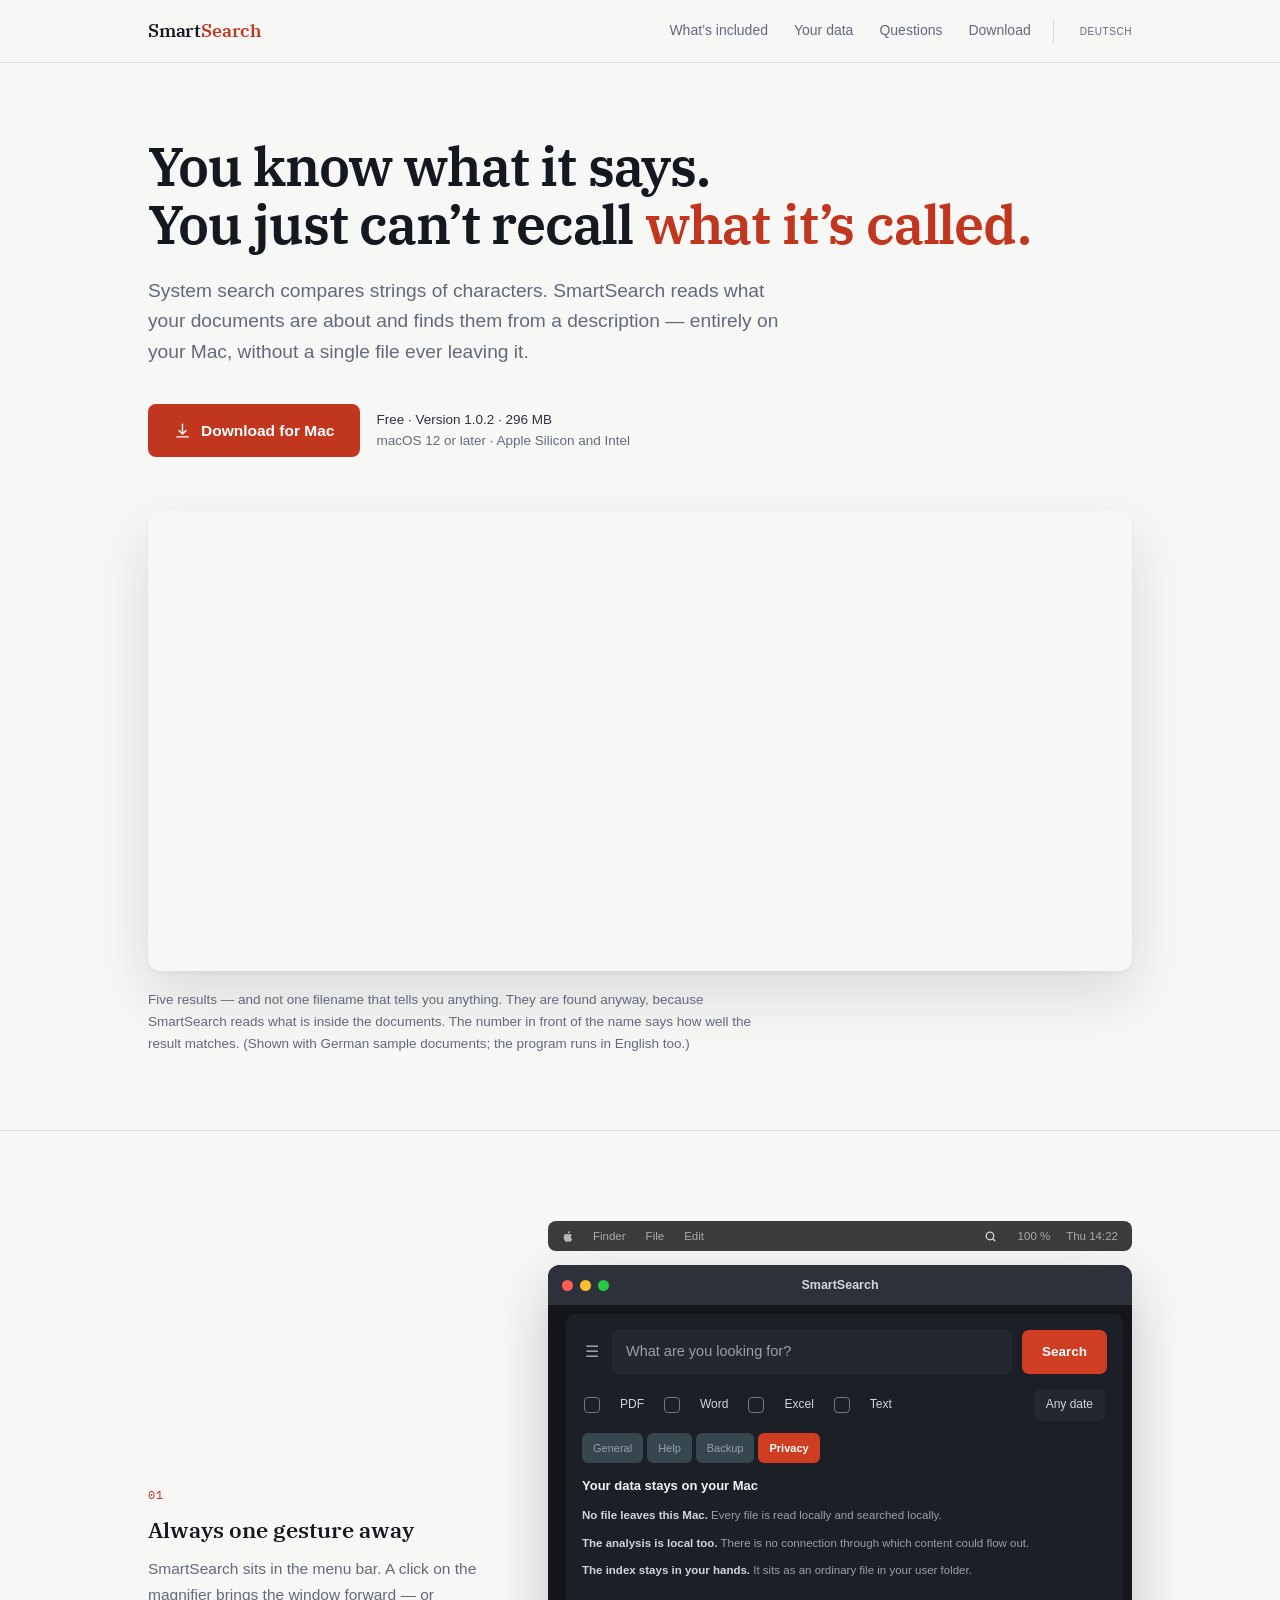
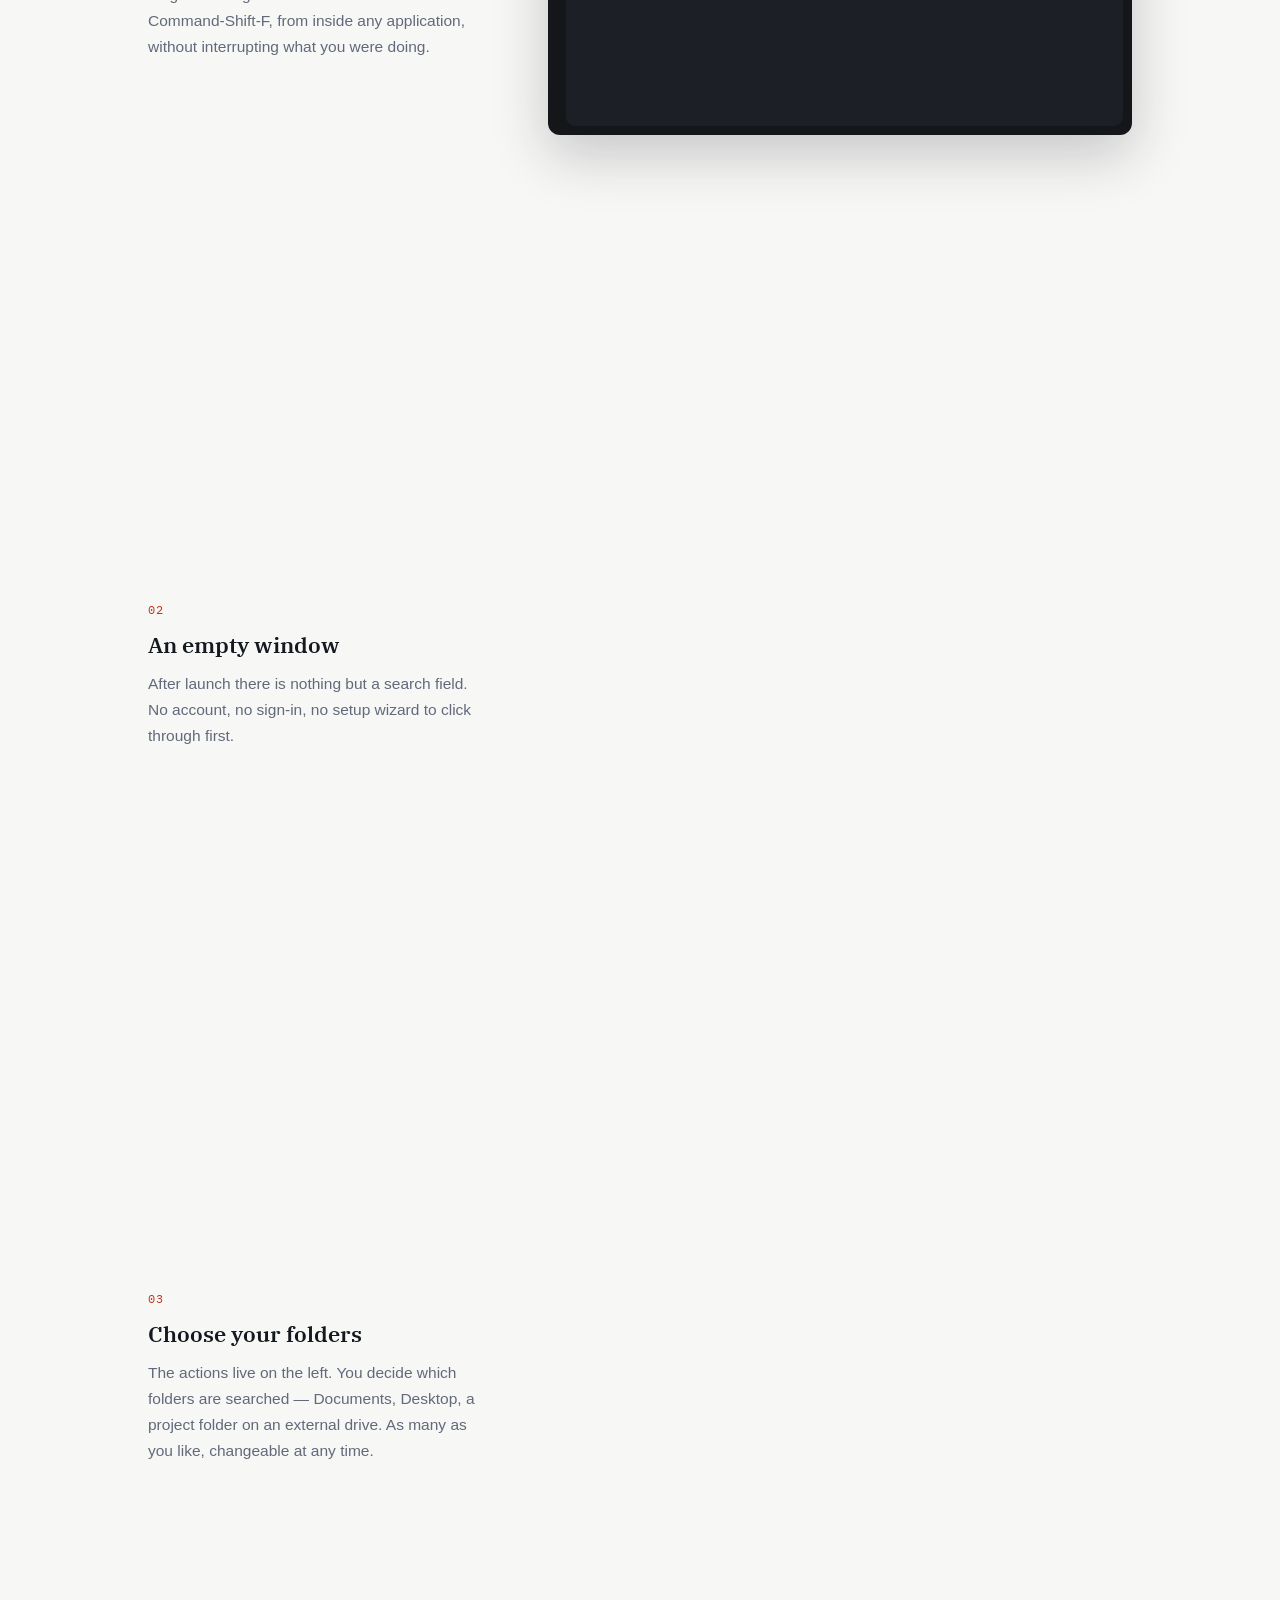
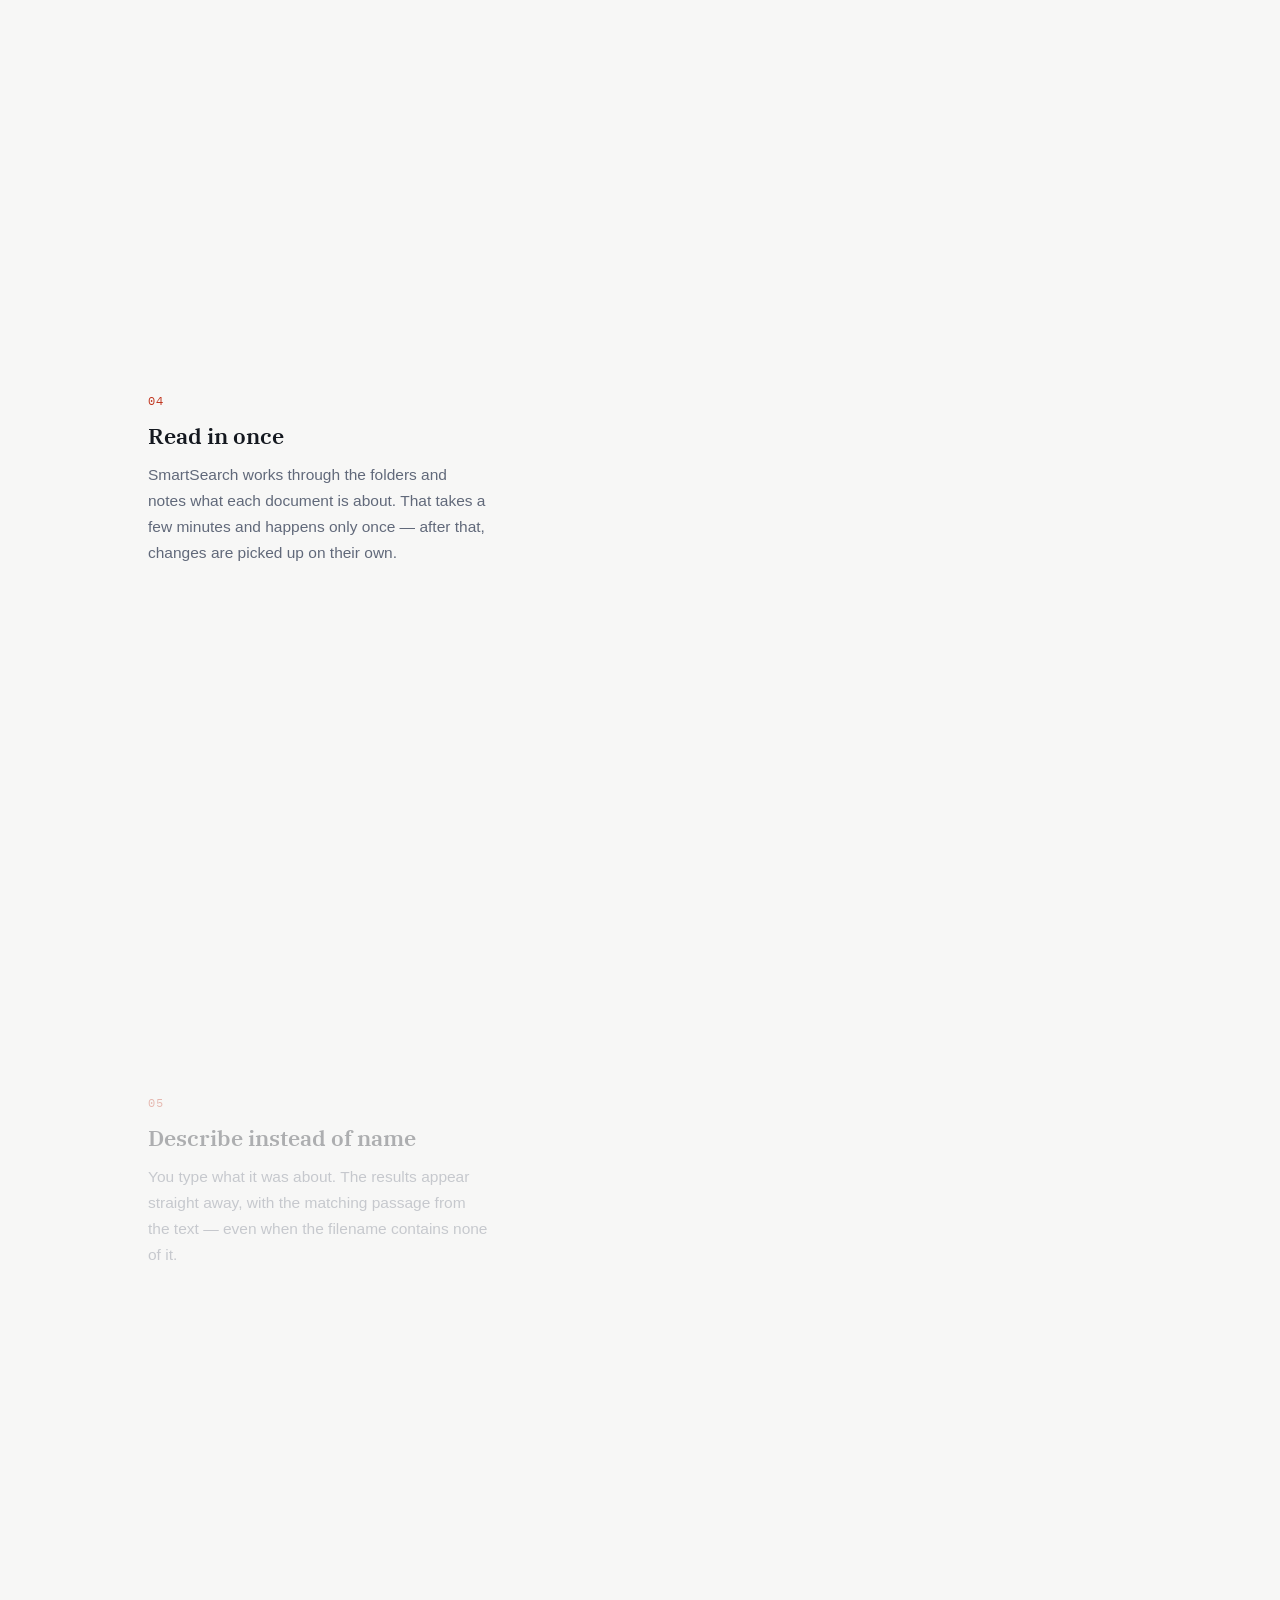
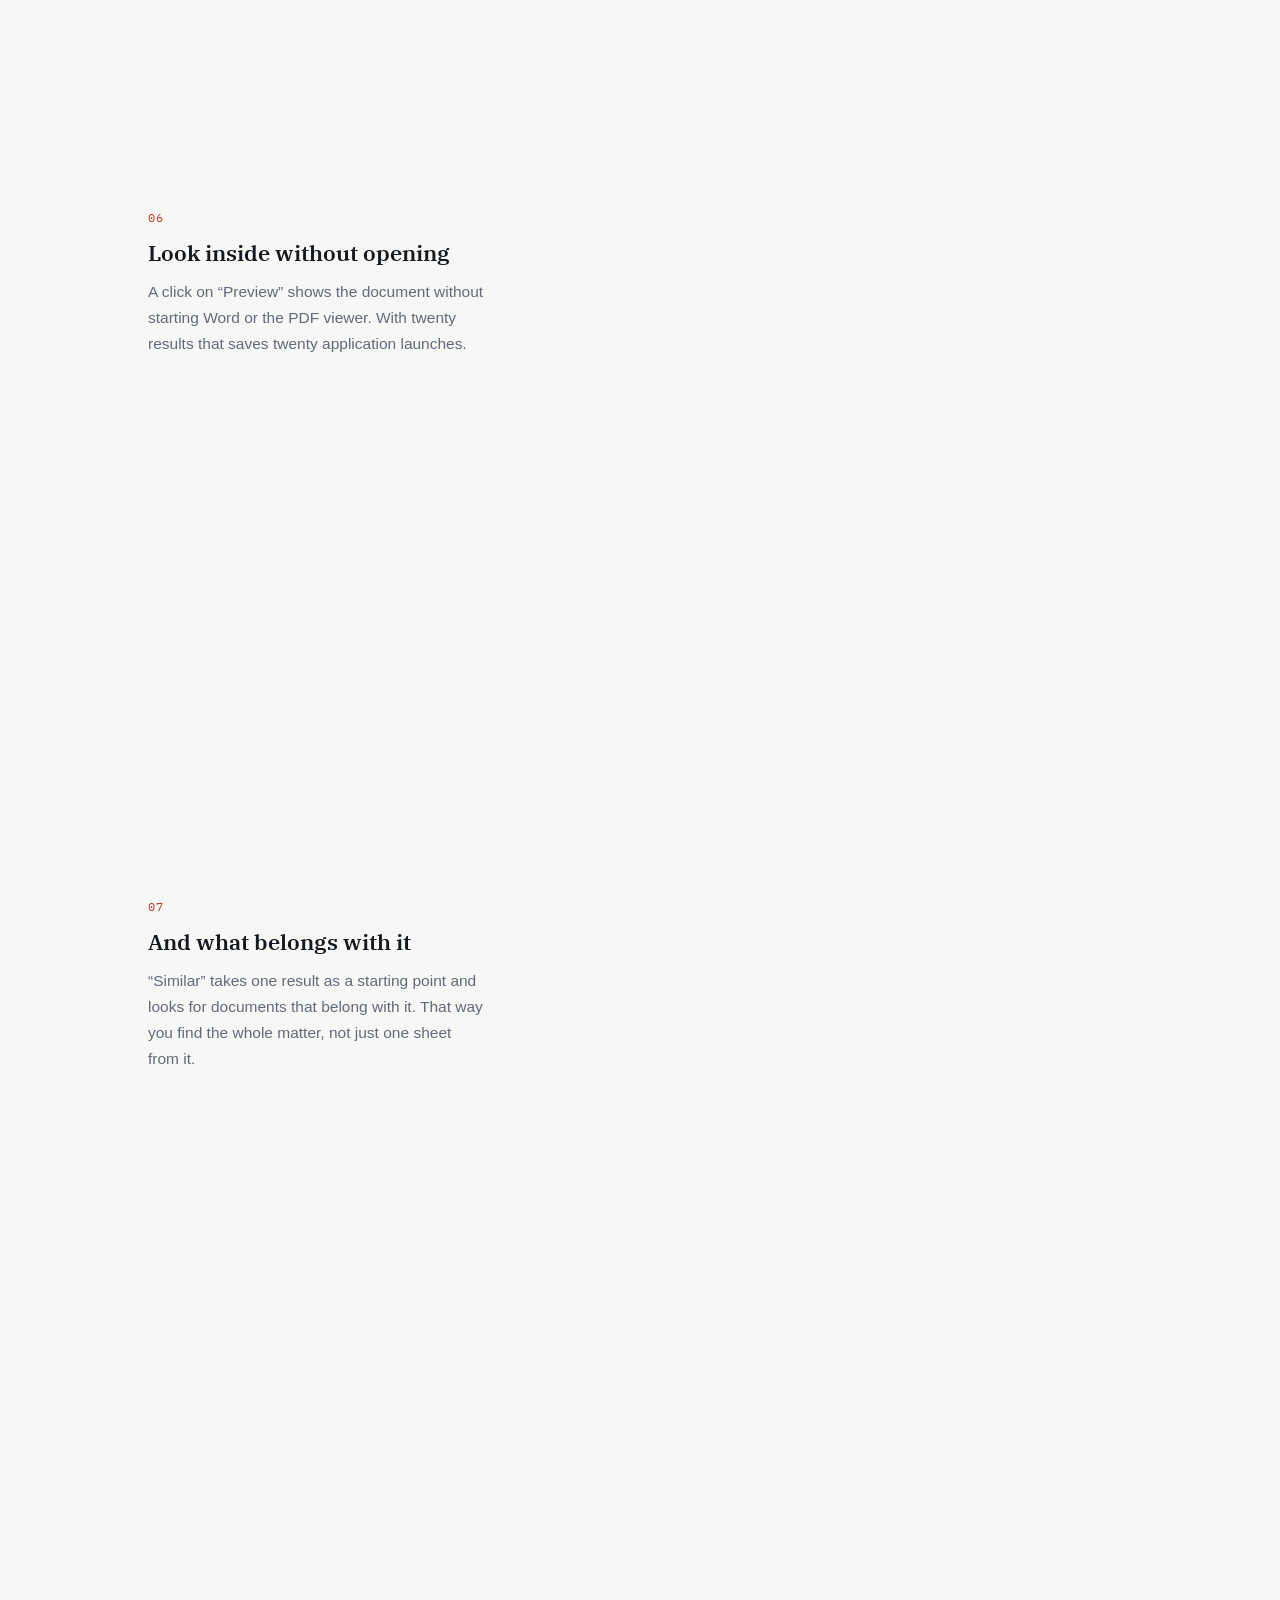
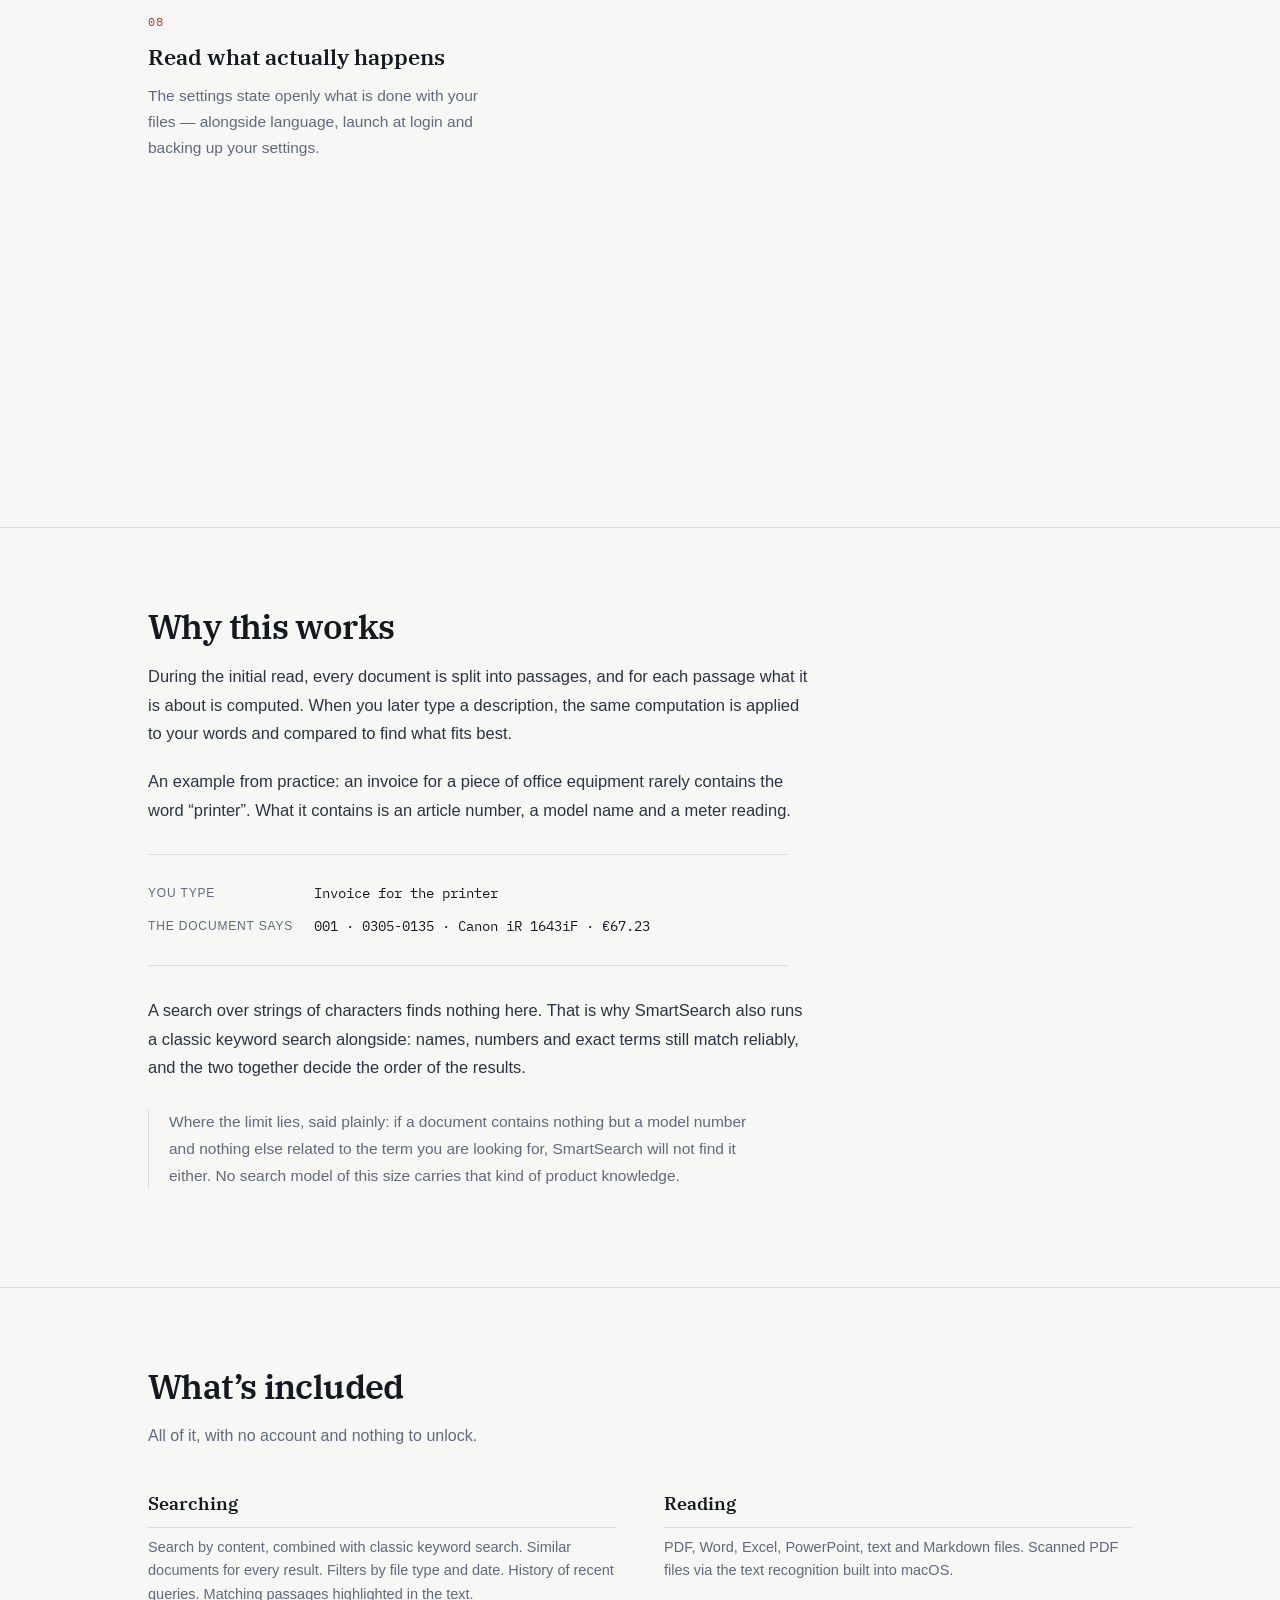
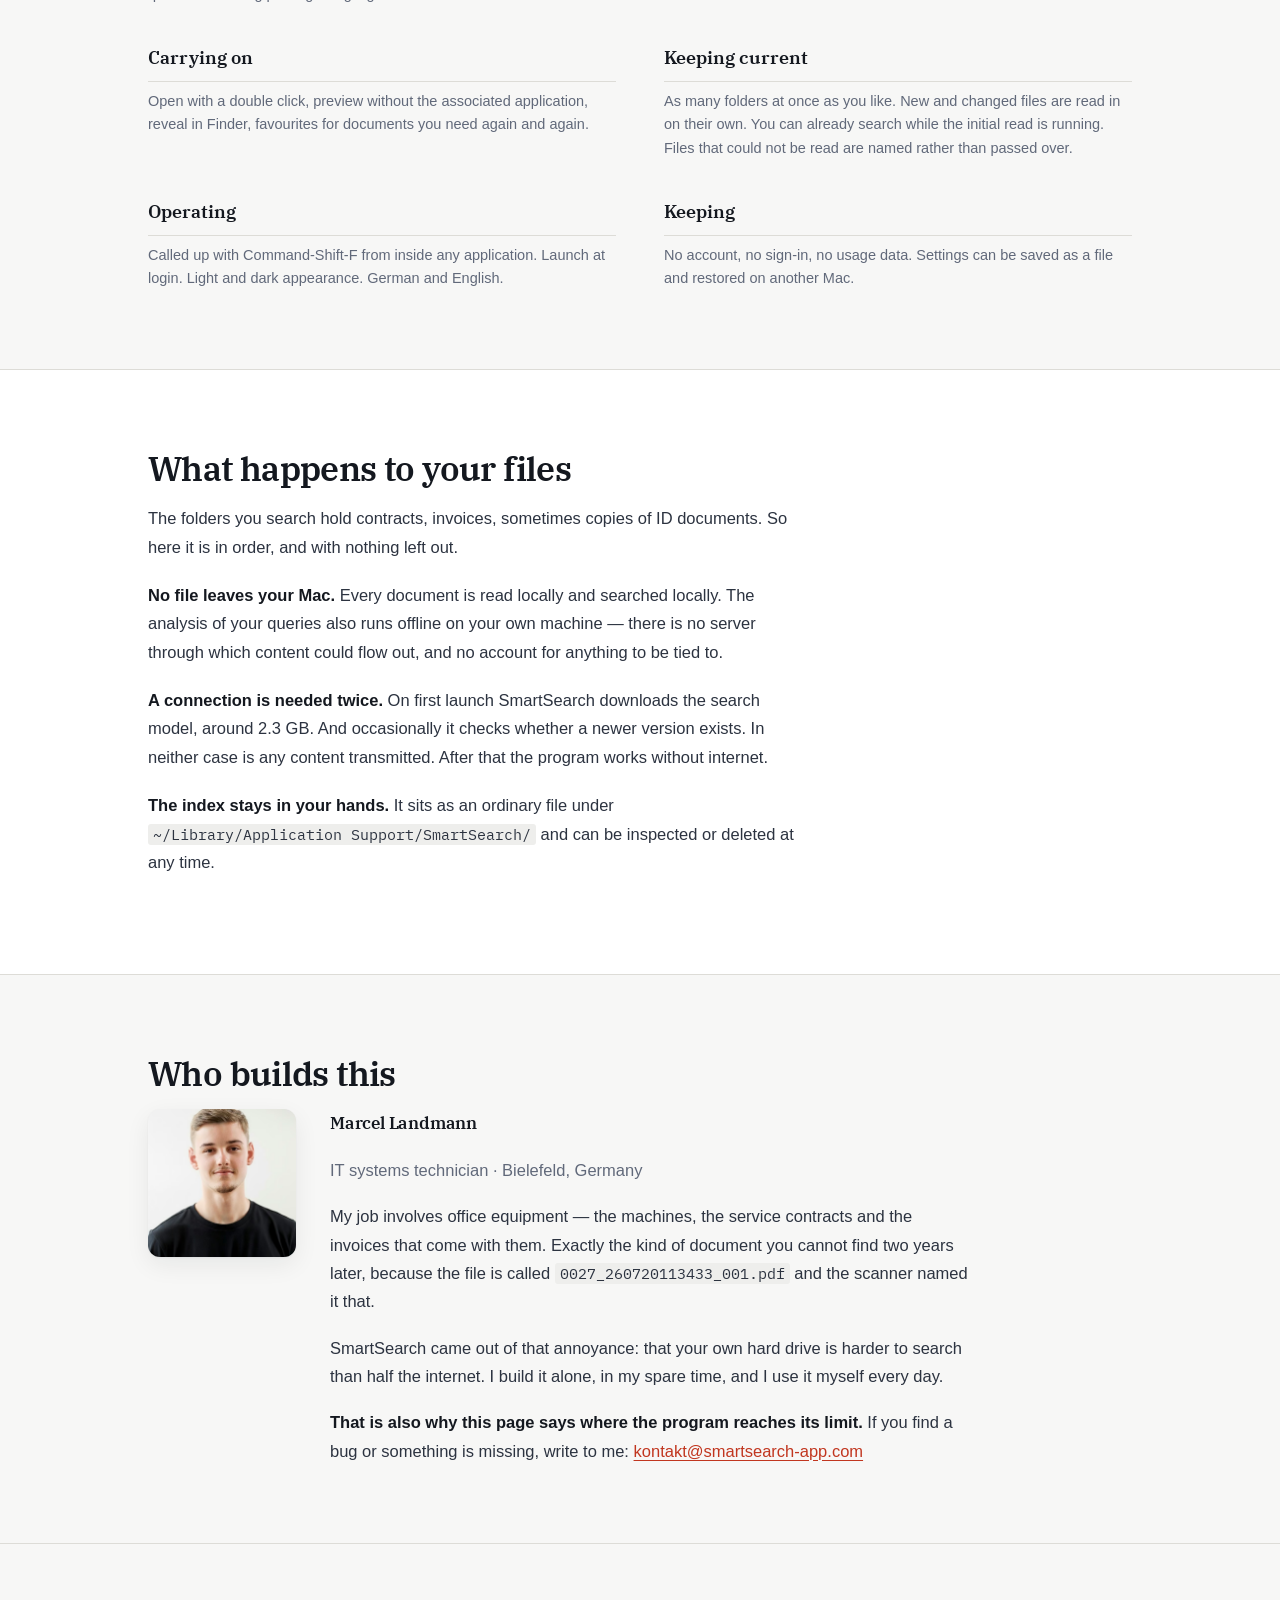
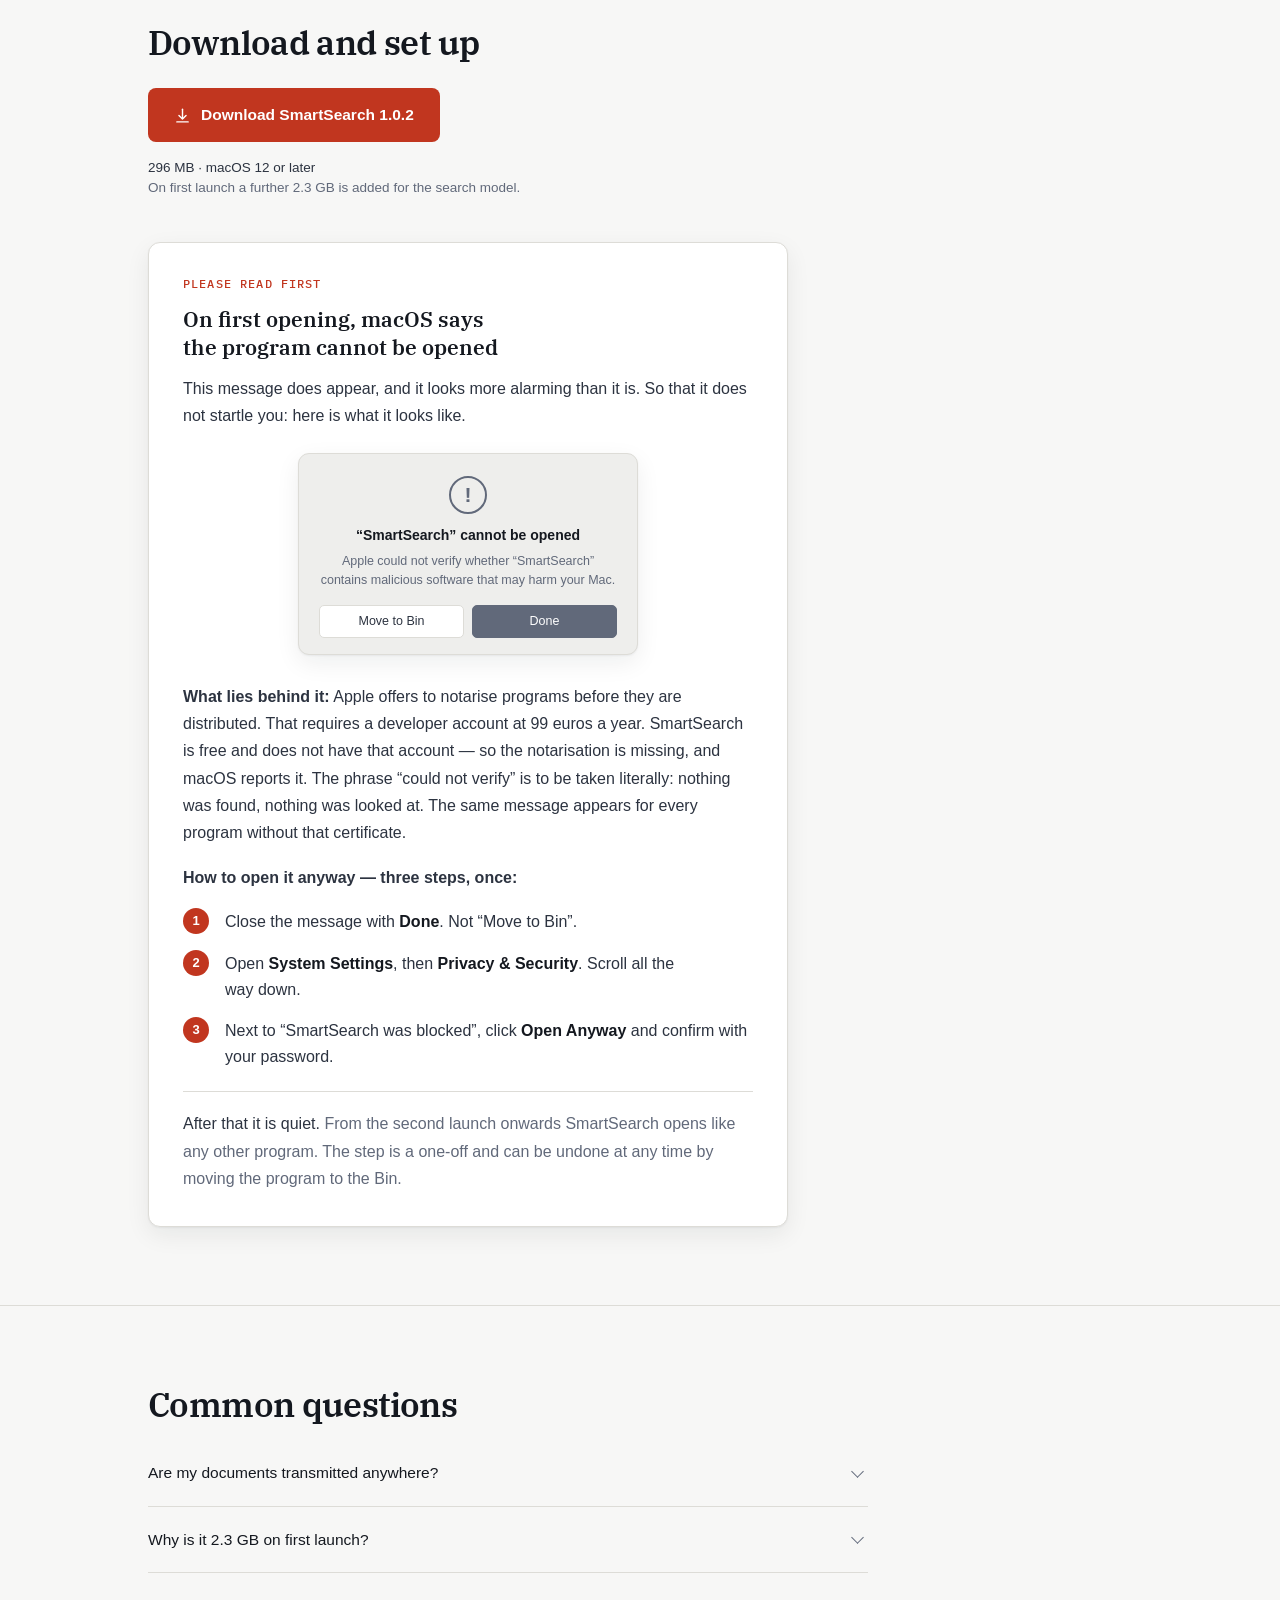
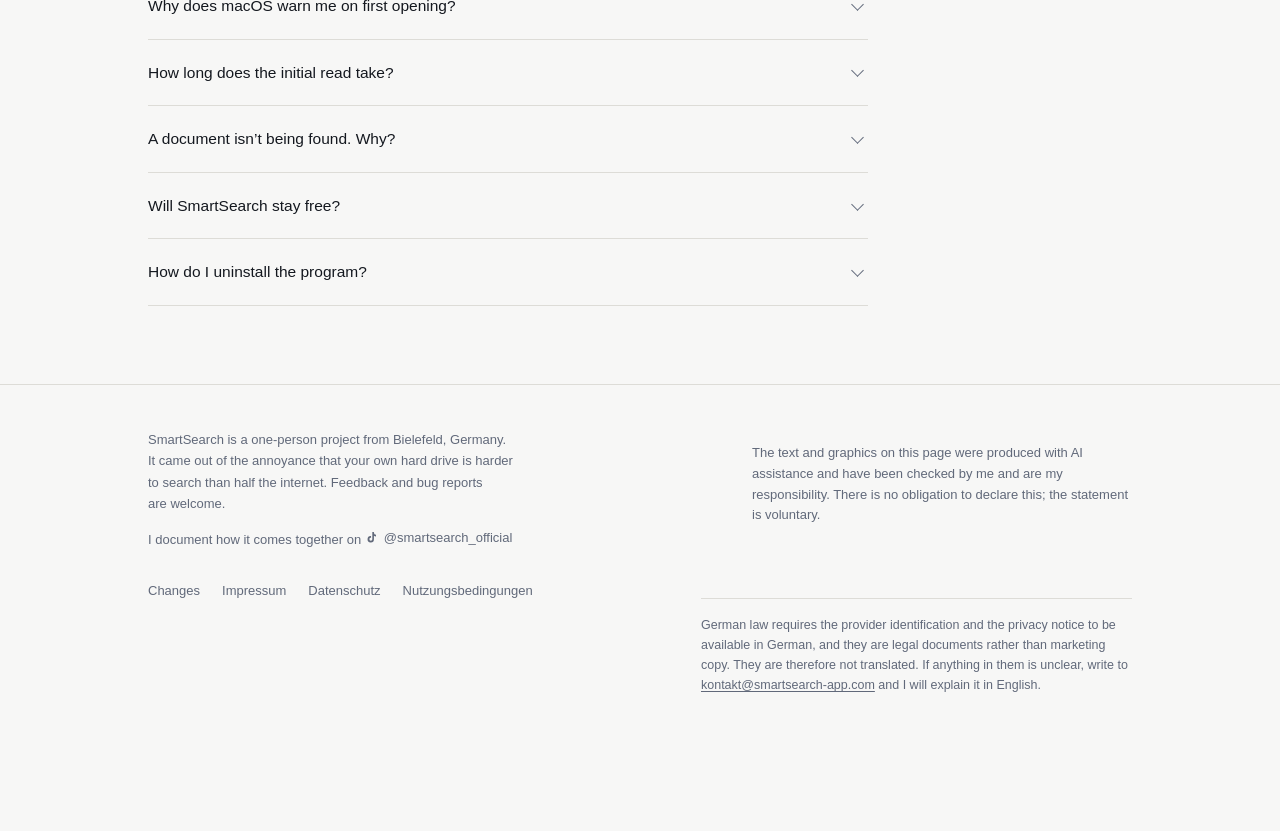
==== commit 427ebe3f: "Fassung 1.0.2: Versionsnummer, Aenderungsverlauf, Update-Hinweis" ====
--- a/website/en/index.html
+++ b/website/en/index.html
@@ -43,7 +43,7 @@
   "name": "SmartSearch",
   "applicationCategory": "UtilitiesApplication",
   "operatingSystem": "macOS 12.0 or later",
-  "softwareVersion": "1.0.1",
+  "softwareVersion": "1.0.2",
   "fileSize": "296MB",
   "inLanguage": ["de", "en"],
   "offers": { "@type": "Offer", "price": "0", "priceCurrency": "EUR" },
@@ -90,7 +90,7 @@
         Download for Mac
       </a>
       <p class="dabei">
-        <b>Free · Version 1.0.1 · 296 MB</b><br>
+        <b>Free · Version 1.0.2 · 296 MB</b><br>
         macOS 12 or later · Apple Silicon and Intel
       </p>
     </div>
@@ -545,7 +545,7 @@
              stroke-linecap="round" stroke-linejoin="round" aria-hidden="true" focusable="false">
           <path d="M12 3v13"></path><path d="M7 12l5 5 5-5"></path><path d="M4 21h16"></path>
         </svg>
-        Download SmartSearch 1.0.1
+        Download SmartSearch 1.0.2
       </a>
       <p class="dabei">
         <b>296 MB · macOS 12 or later</b><br>
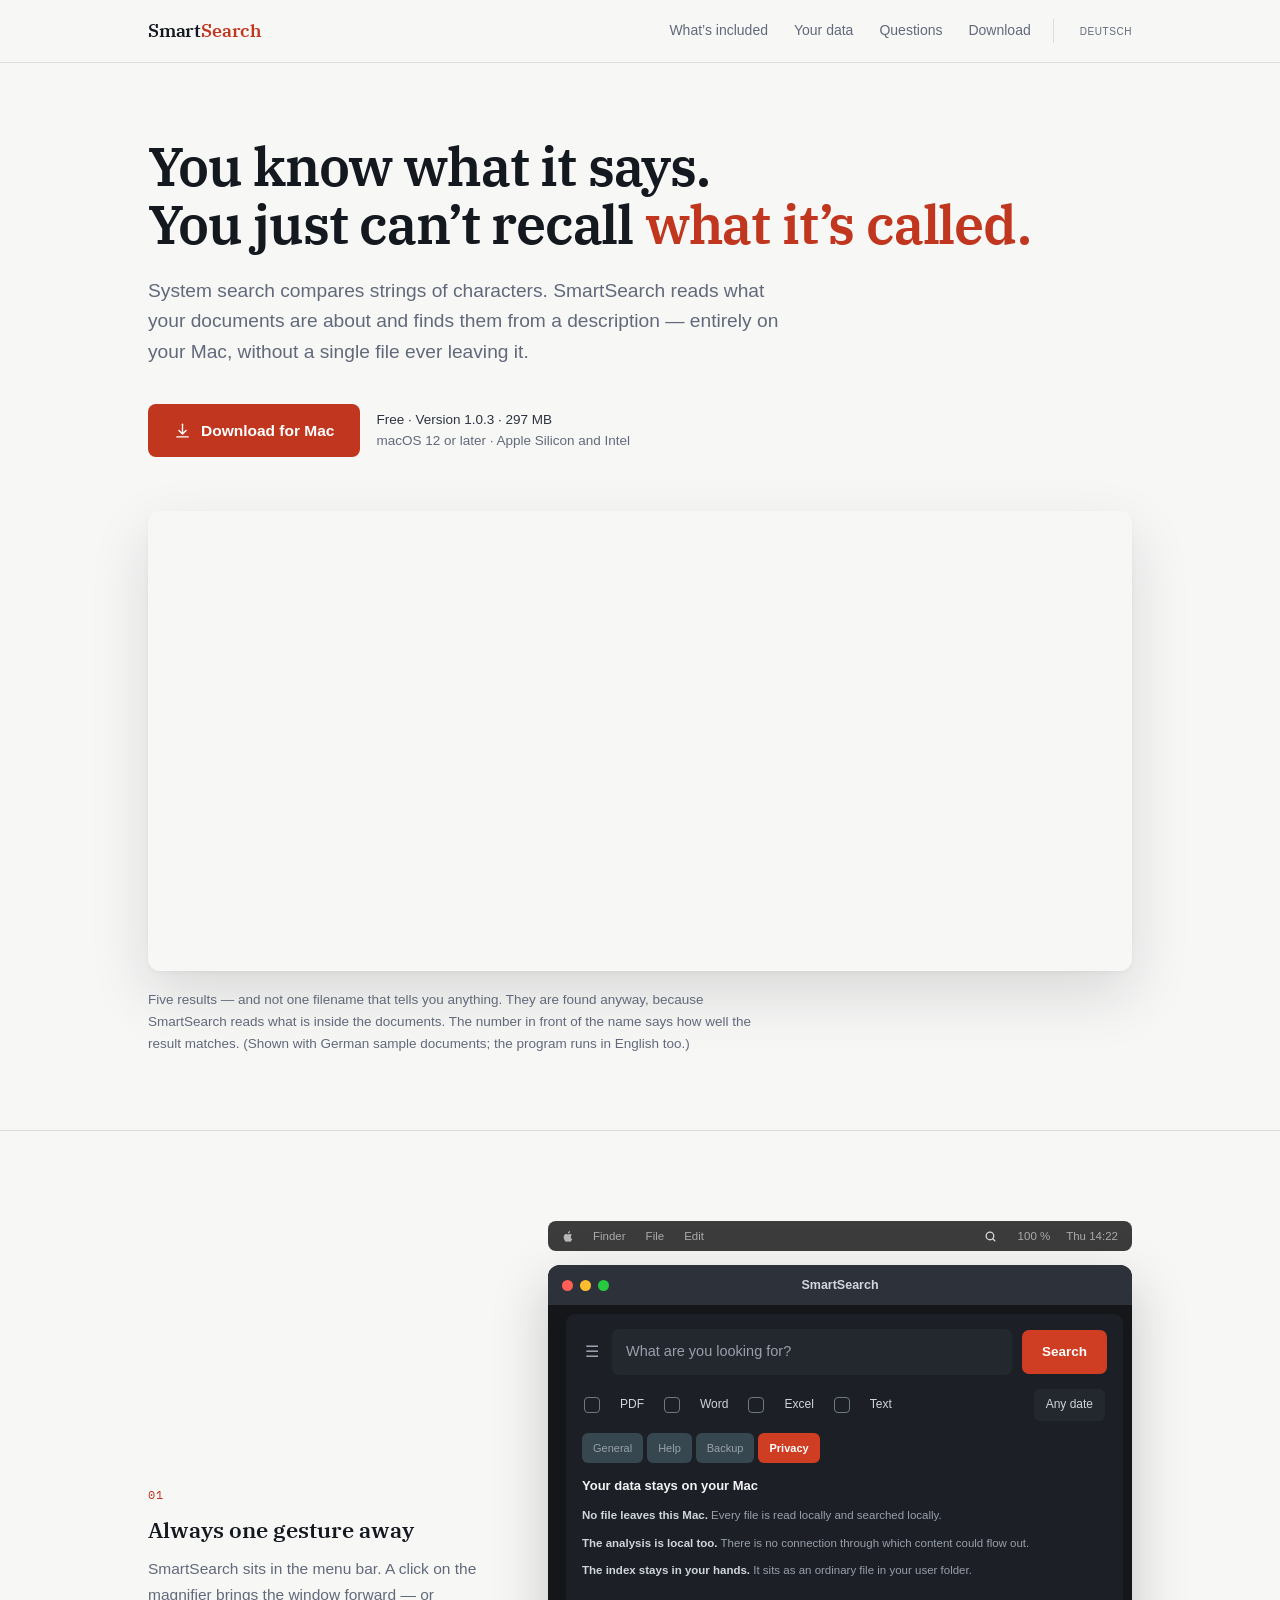
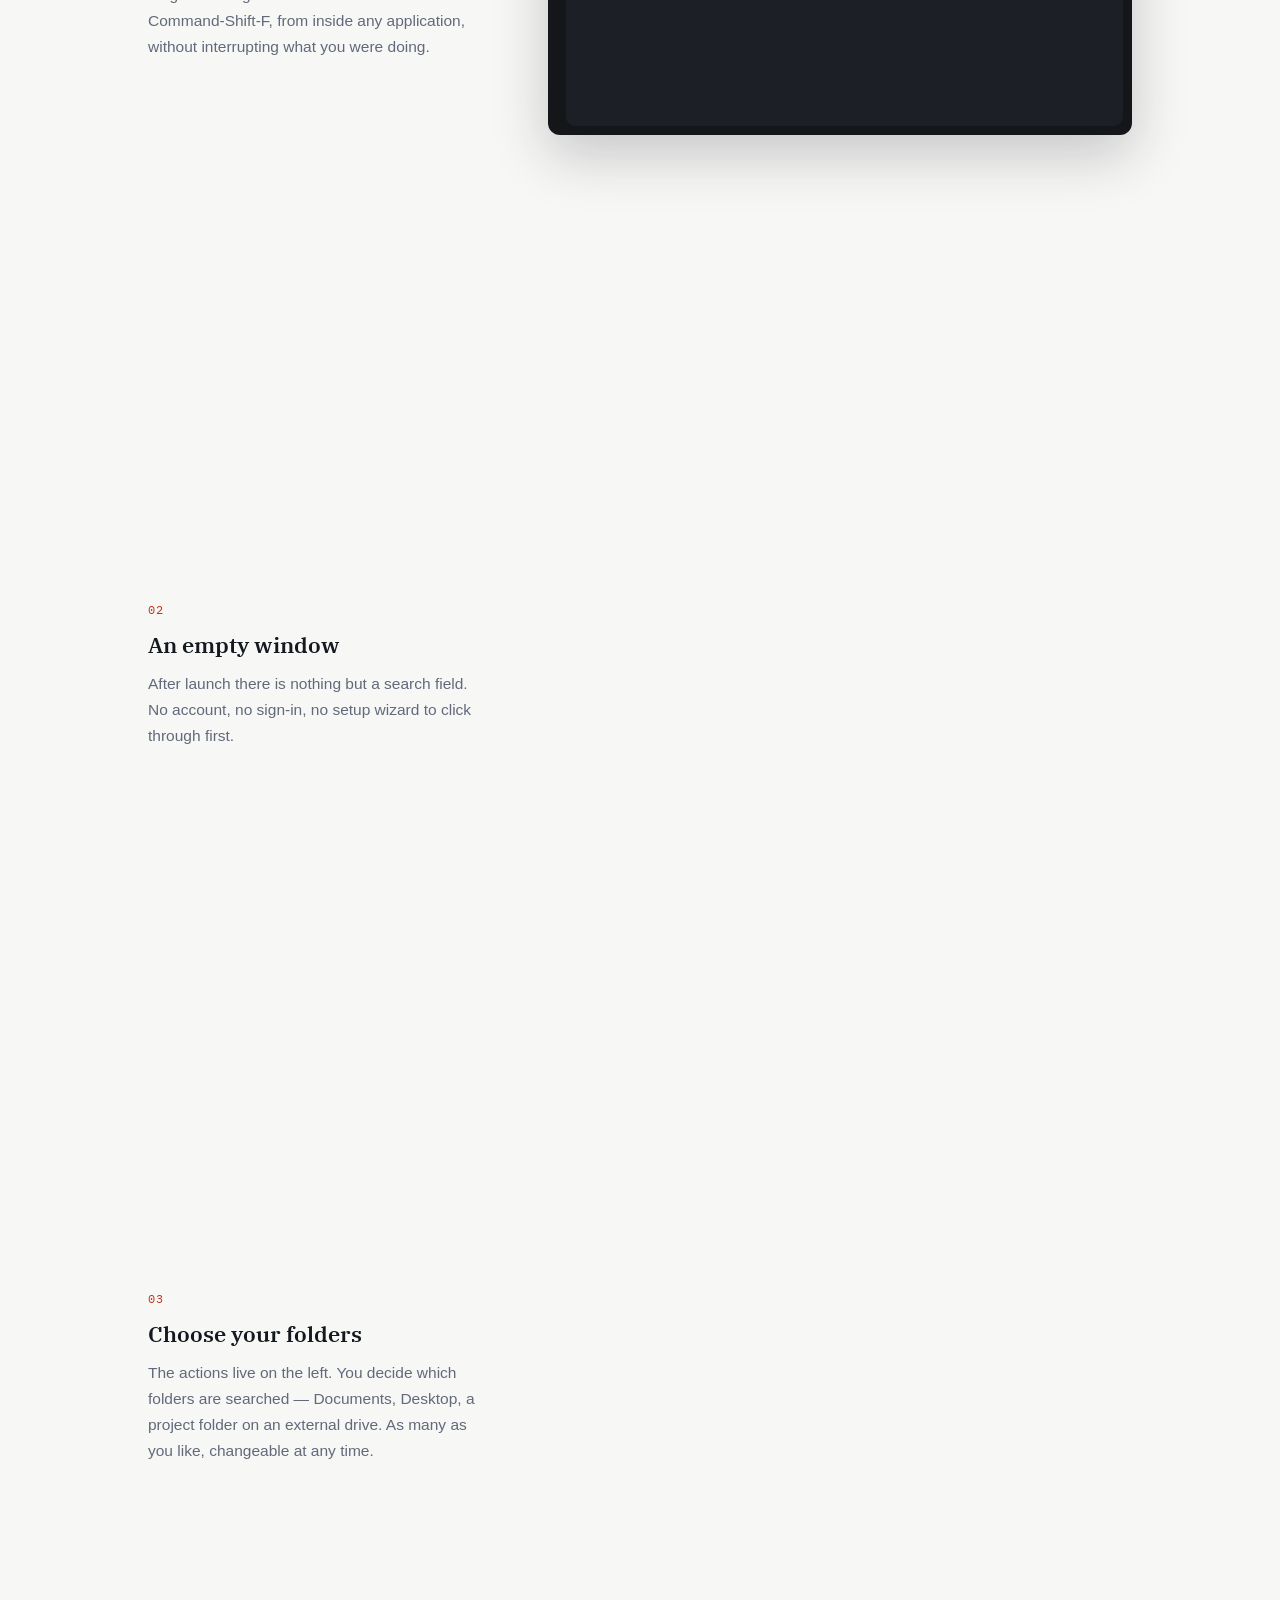
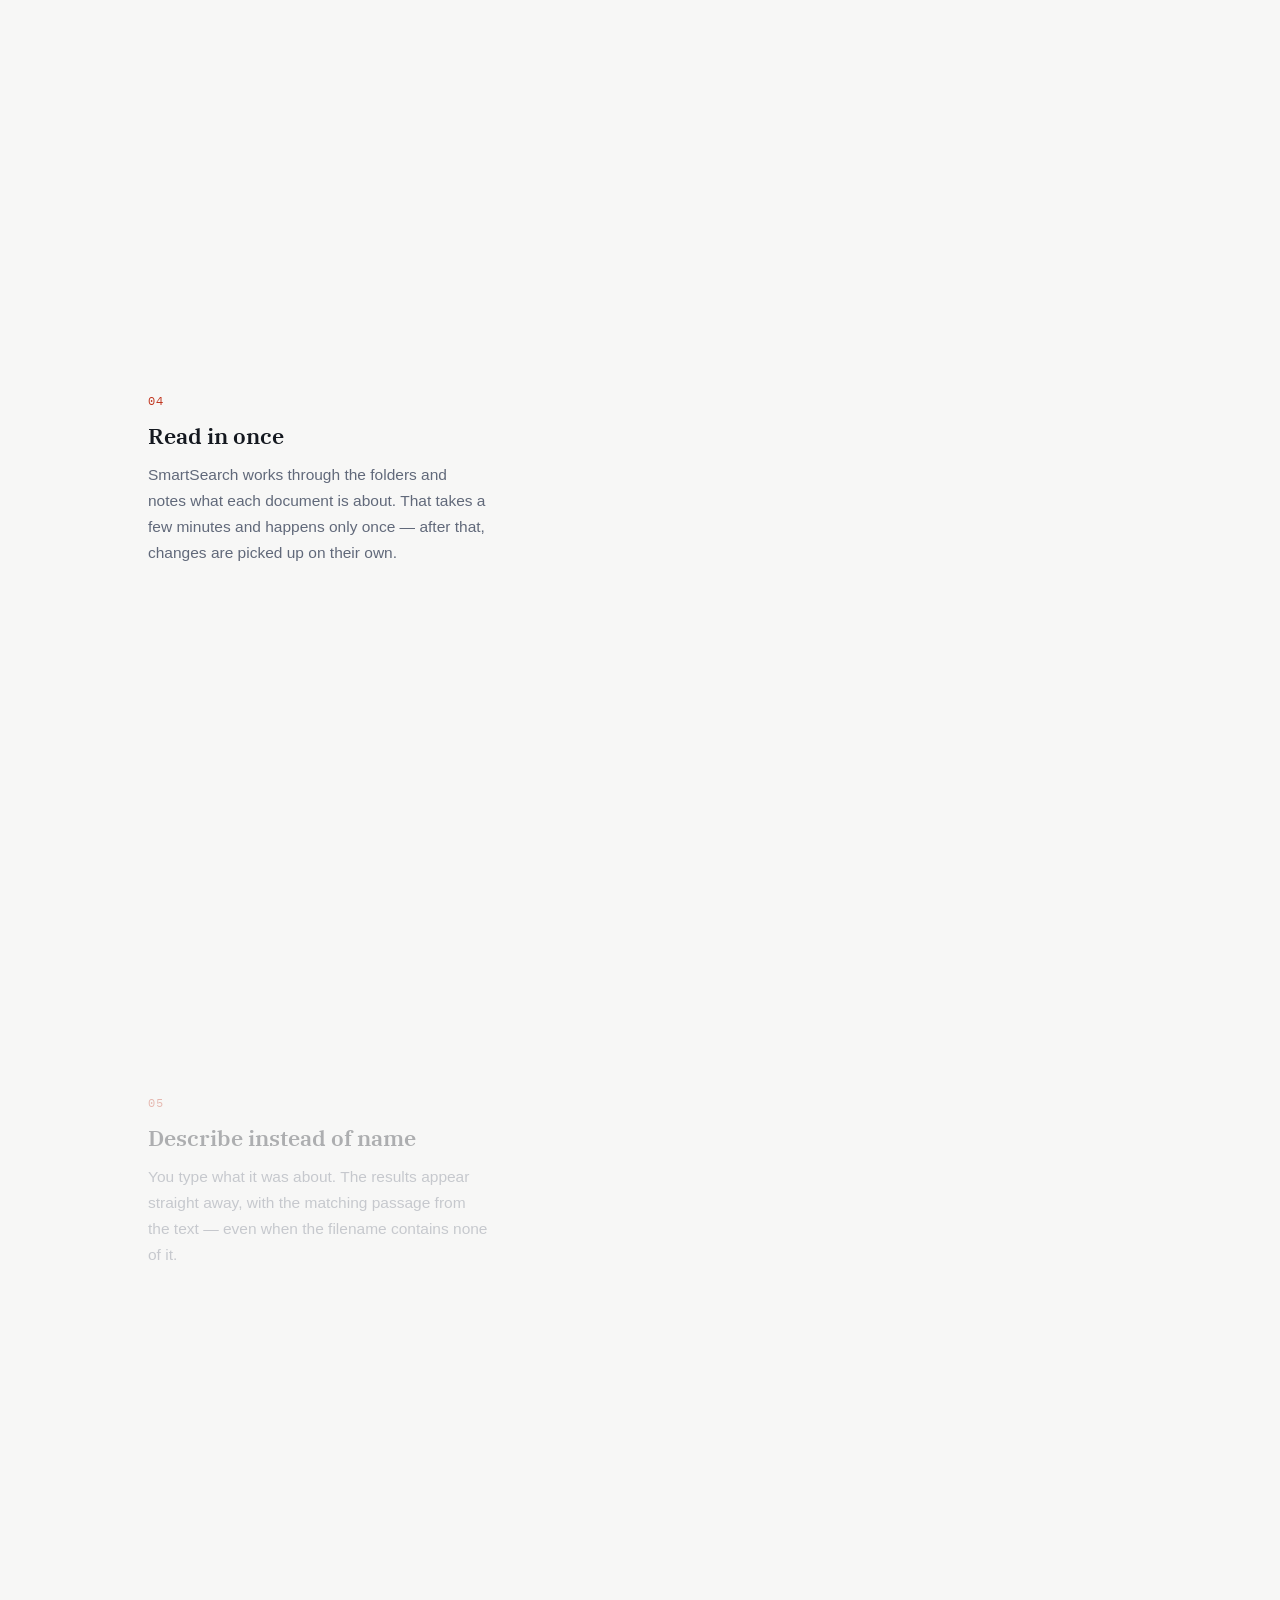
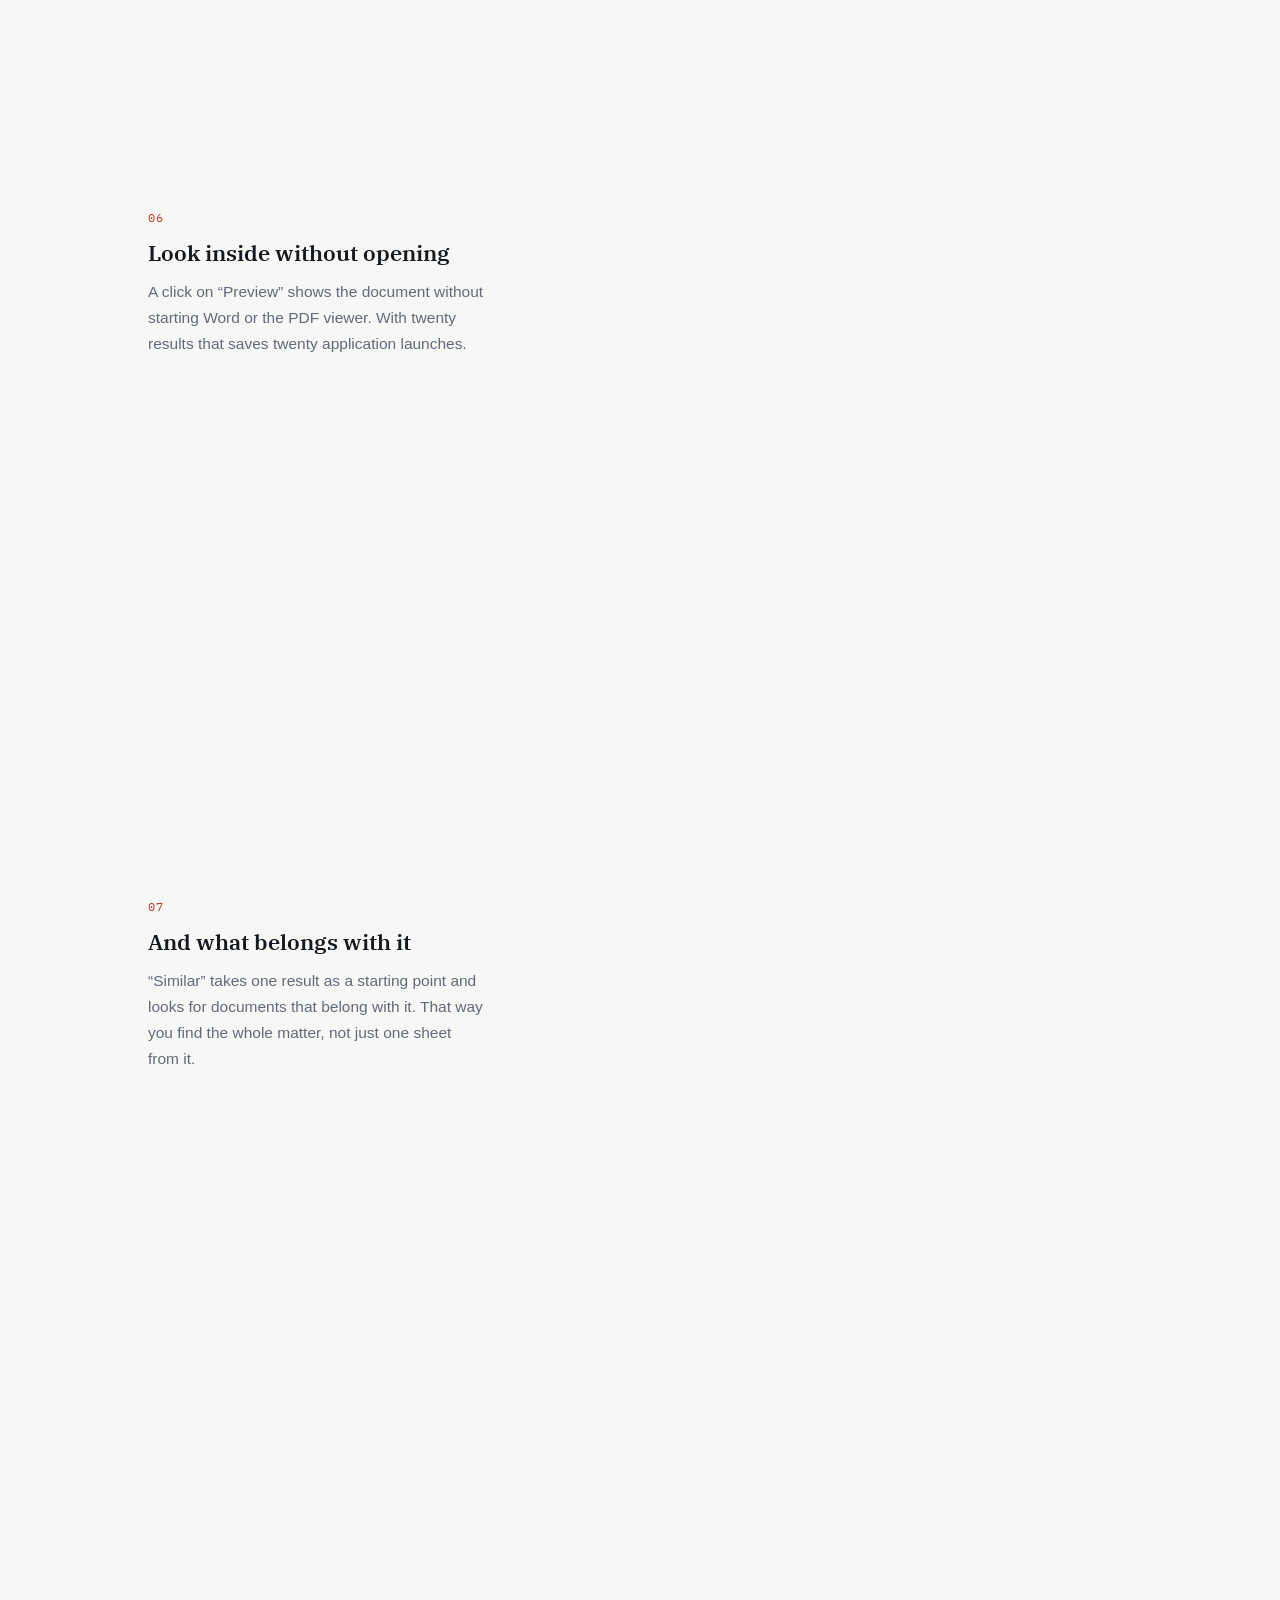
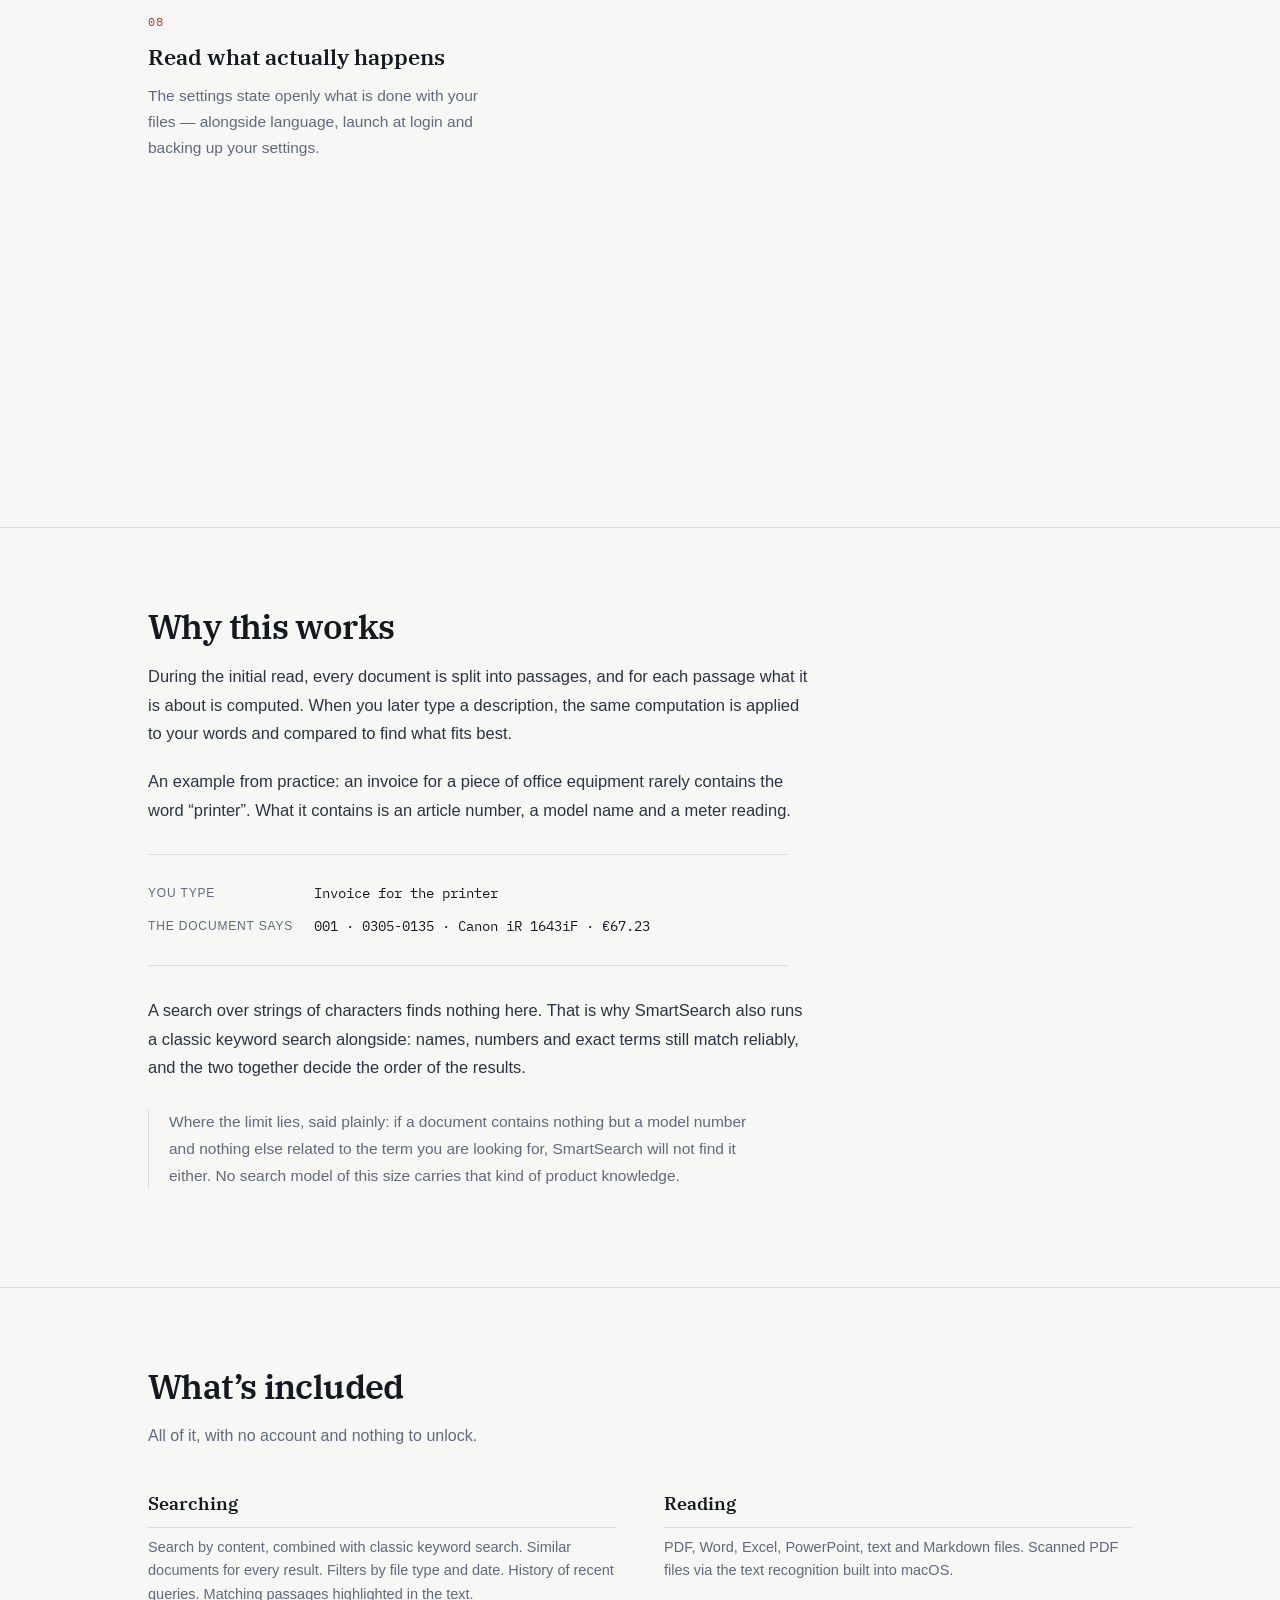
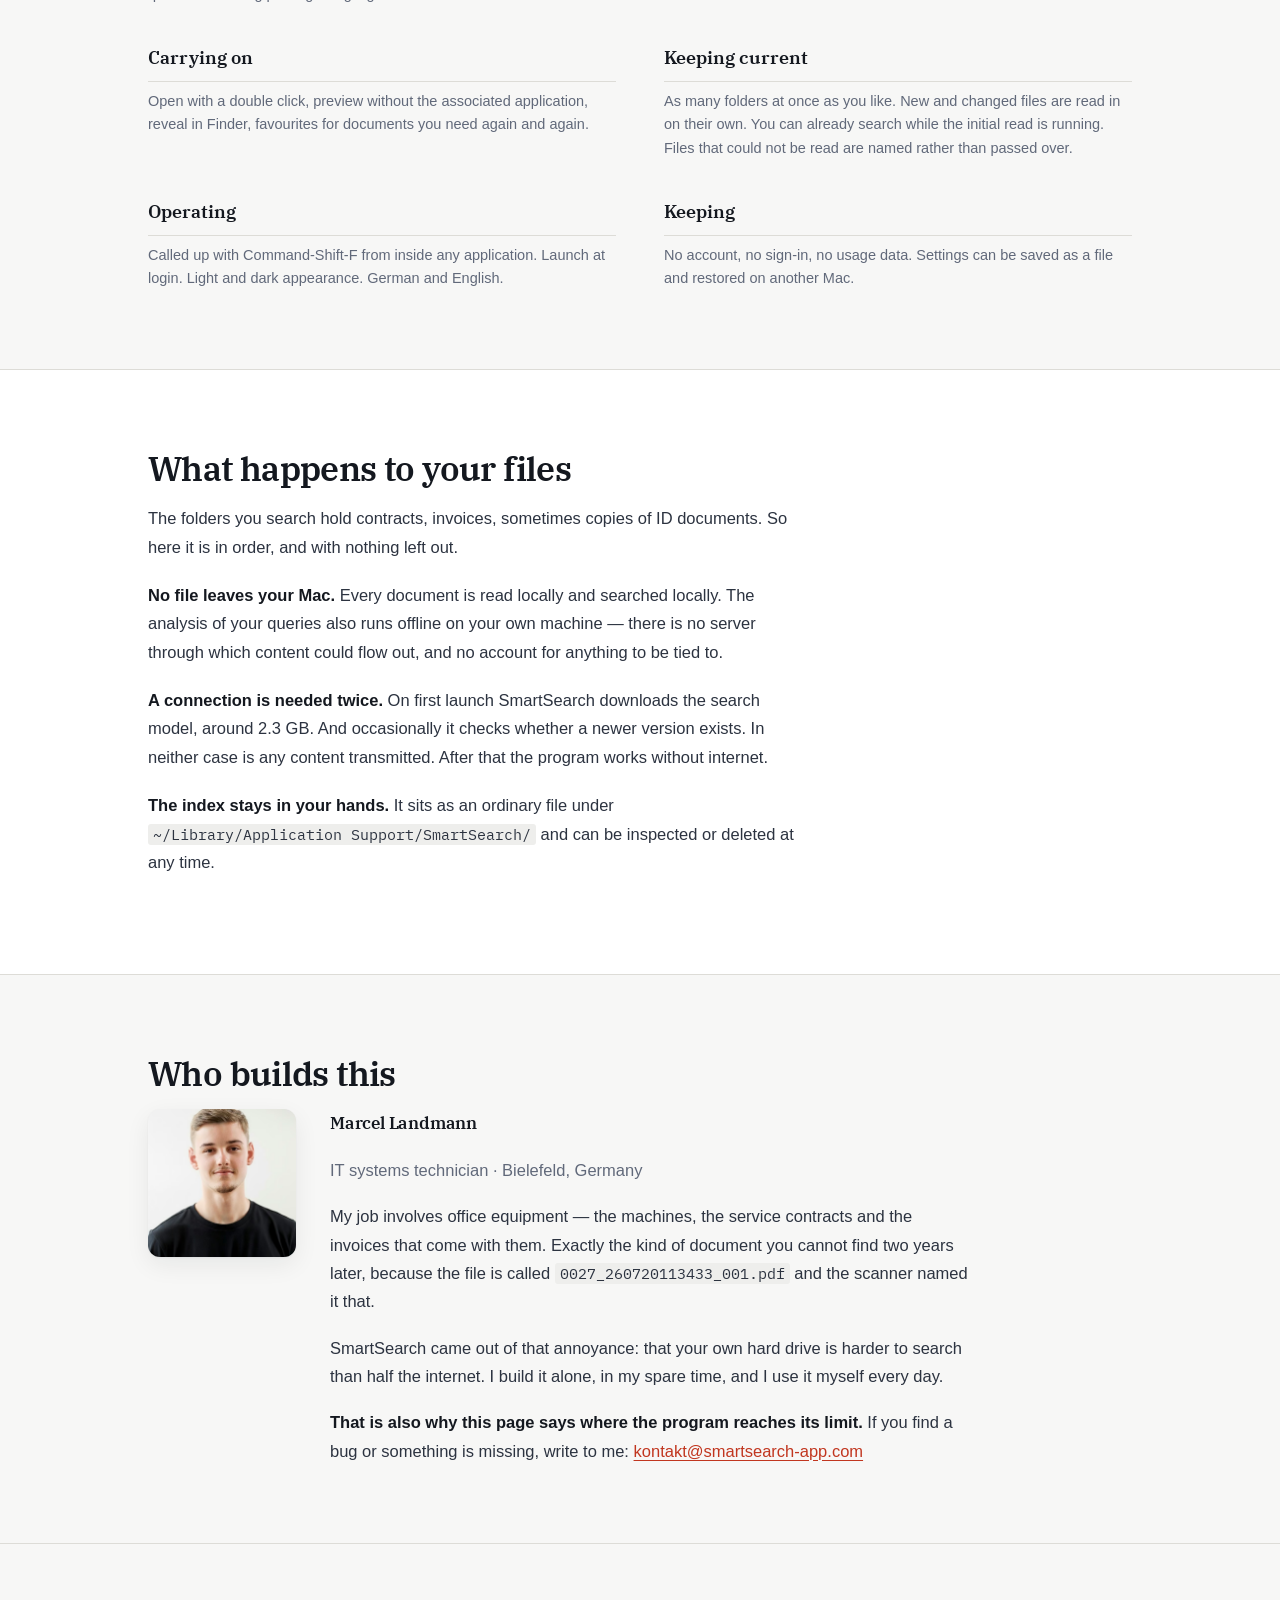
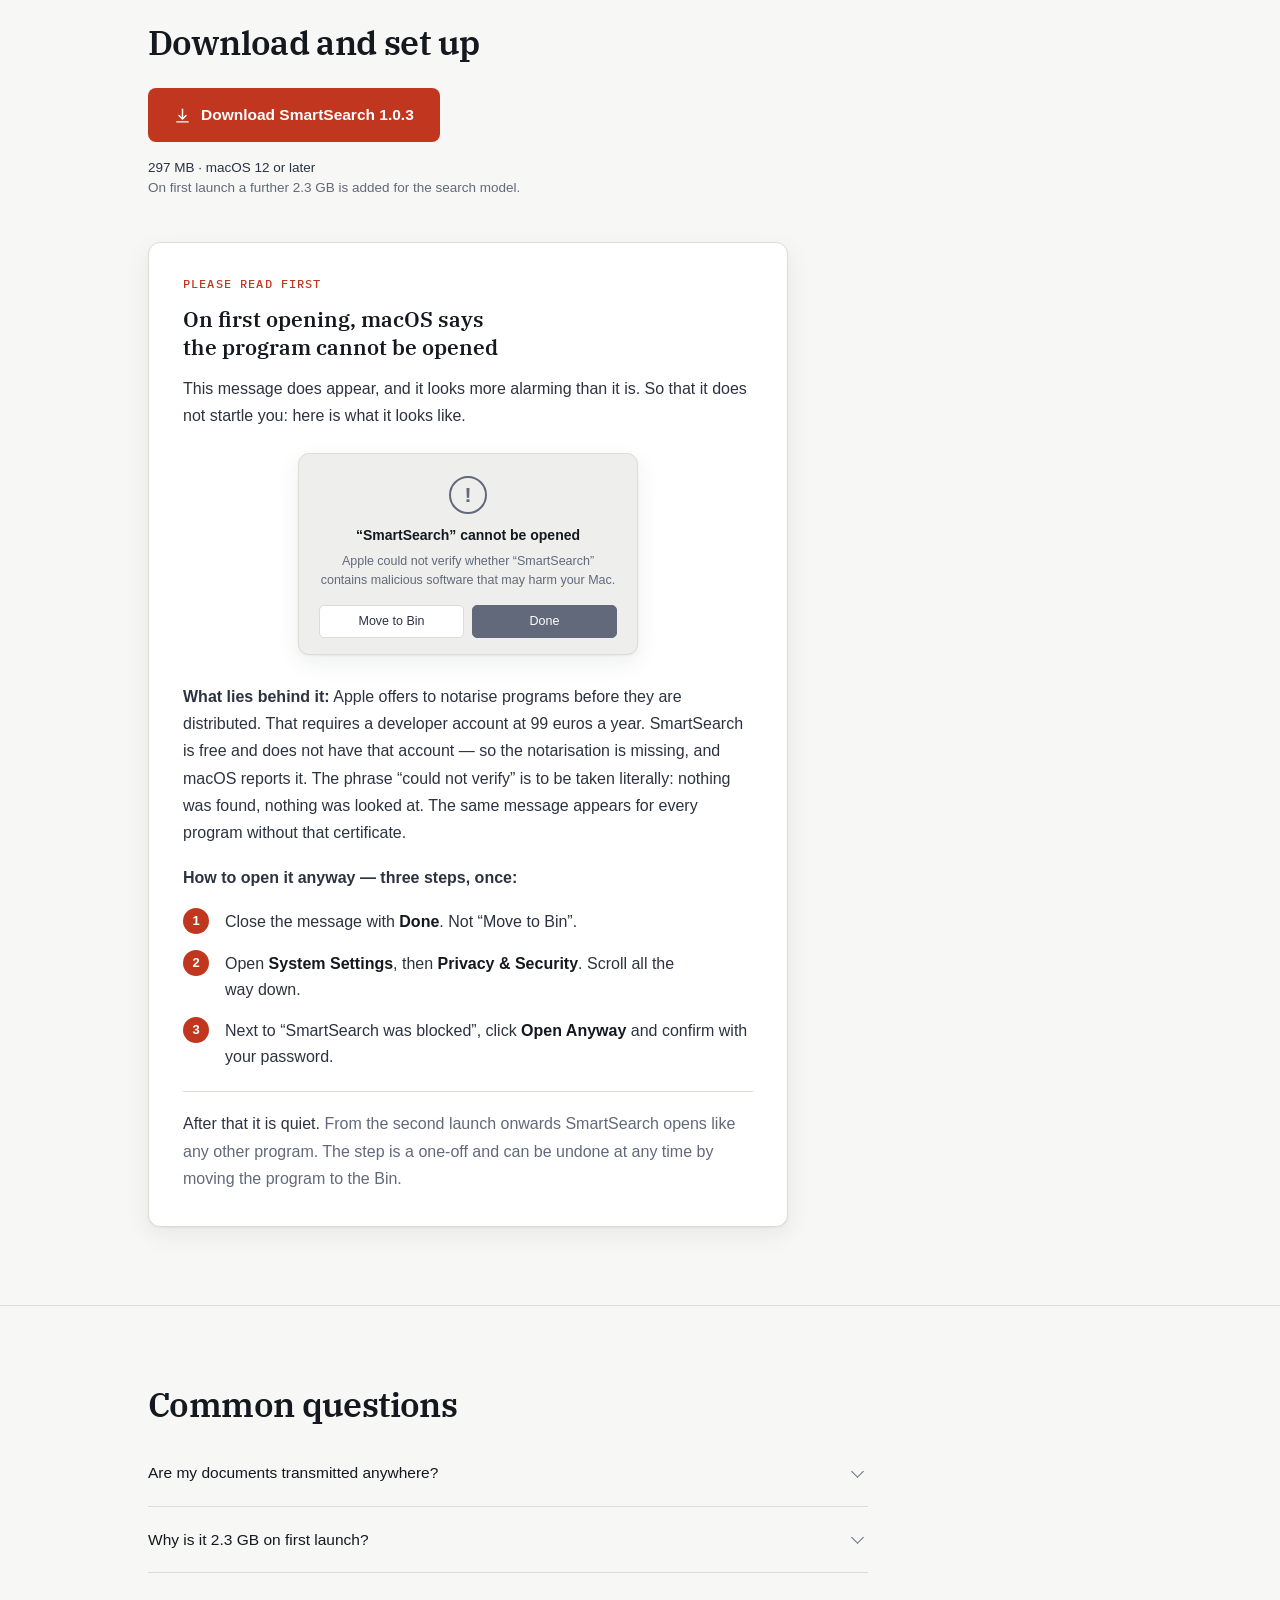
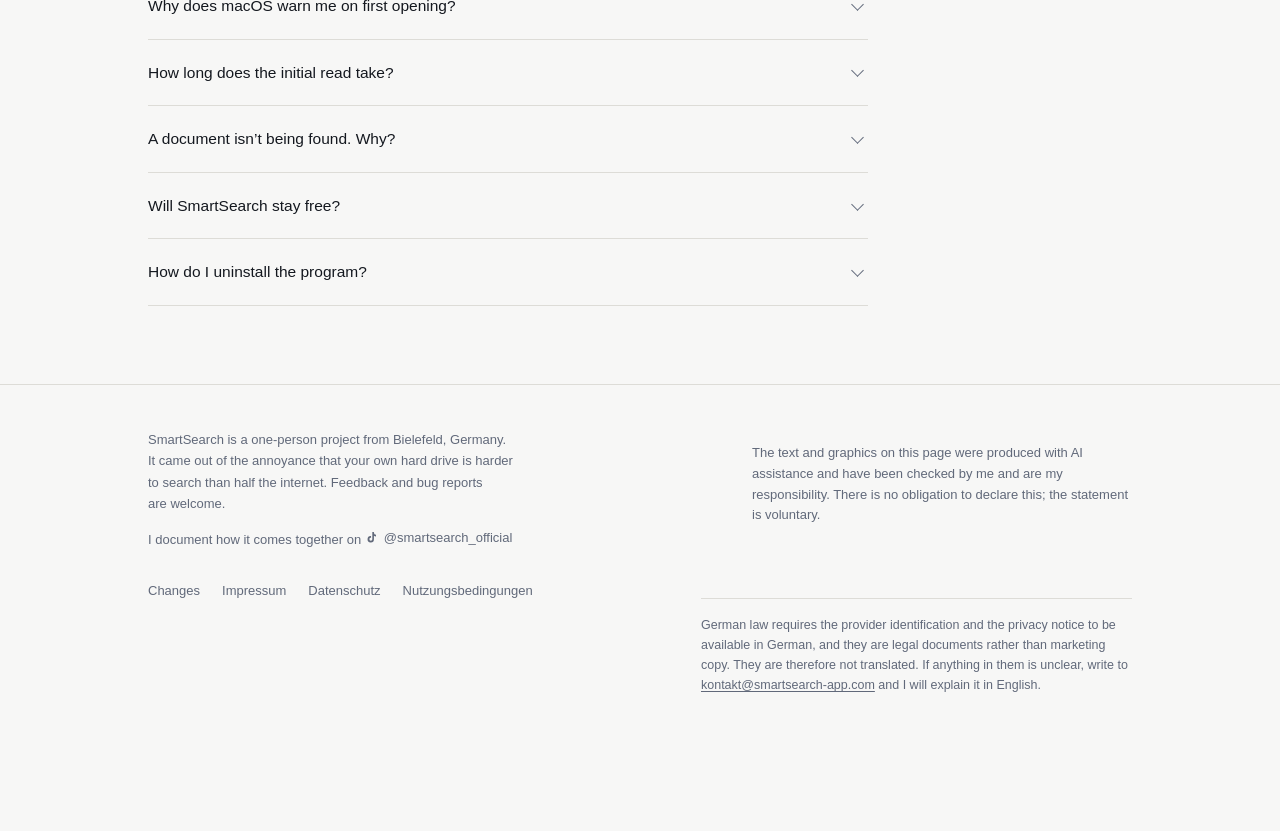
==== commit 7875a49e: "Fassung 1.0.3: Versionsnummer, Spec-Korrektur, Website APP_VERSION auf 1.0.3.  SmartSearch.spec lies" ====
--- a/website/en/index.html
+++ b/website/en/index.html
@@ -43,7 +43,7 @@
   "name": "SmartSearch",
   "applicationCategory": "UtilitiesApplication",
   "operatingSystem": "macOS 12.0 or later",
-  "softwareVersion": "1.0.2",
+  "softwareVersion": "1.0.3",
   "fileSize": "296MB",
   "inLanguage": ["de", "en"],
   "offers": { "@type": "Offer", "price": "0", "priceCurrency": "EUR" },
@@ -90,7 +90,7 @@
         Download for Mac
       </a>
       <p class="dabei">
-        <b>Free · Version 1.0.2 · 296 MB</b><br>
+        <b>Free · Version 1.0.3 · 297 MB</b><br>
         macOS 12 or later · Apple Silicon and Intel
       </p>
     </div>
@@ -545,10 +545,10 @@
              stroke-linecap="round" stroke-linejoin="round" aria-hidden="true" focusable="false">
           <path d="M12 3v13"></path><path d="M7 12l5 5 5-5"></path><path d="M4 21h16"></path>
         </svg>
-        Download SmartSearch 1.0.2
+        Download SmartSearch 1.0.3
       </a>
       <p class="dabei">
-        <b>296 MB · macOS 12 or later</b><br>
+        <b>297 MB · macOS 12 or later</b><br>
         On first launch a further 2.3 GB is added for the search model.
       </p>
     </div>
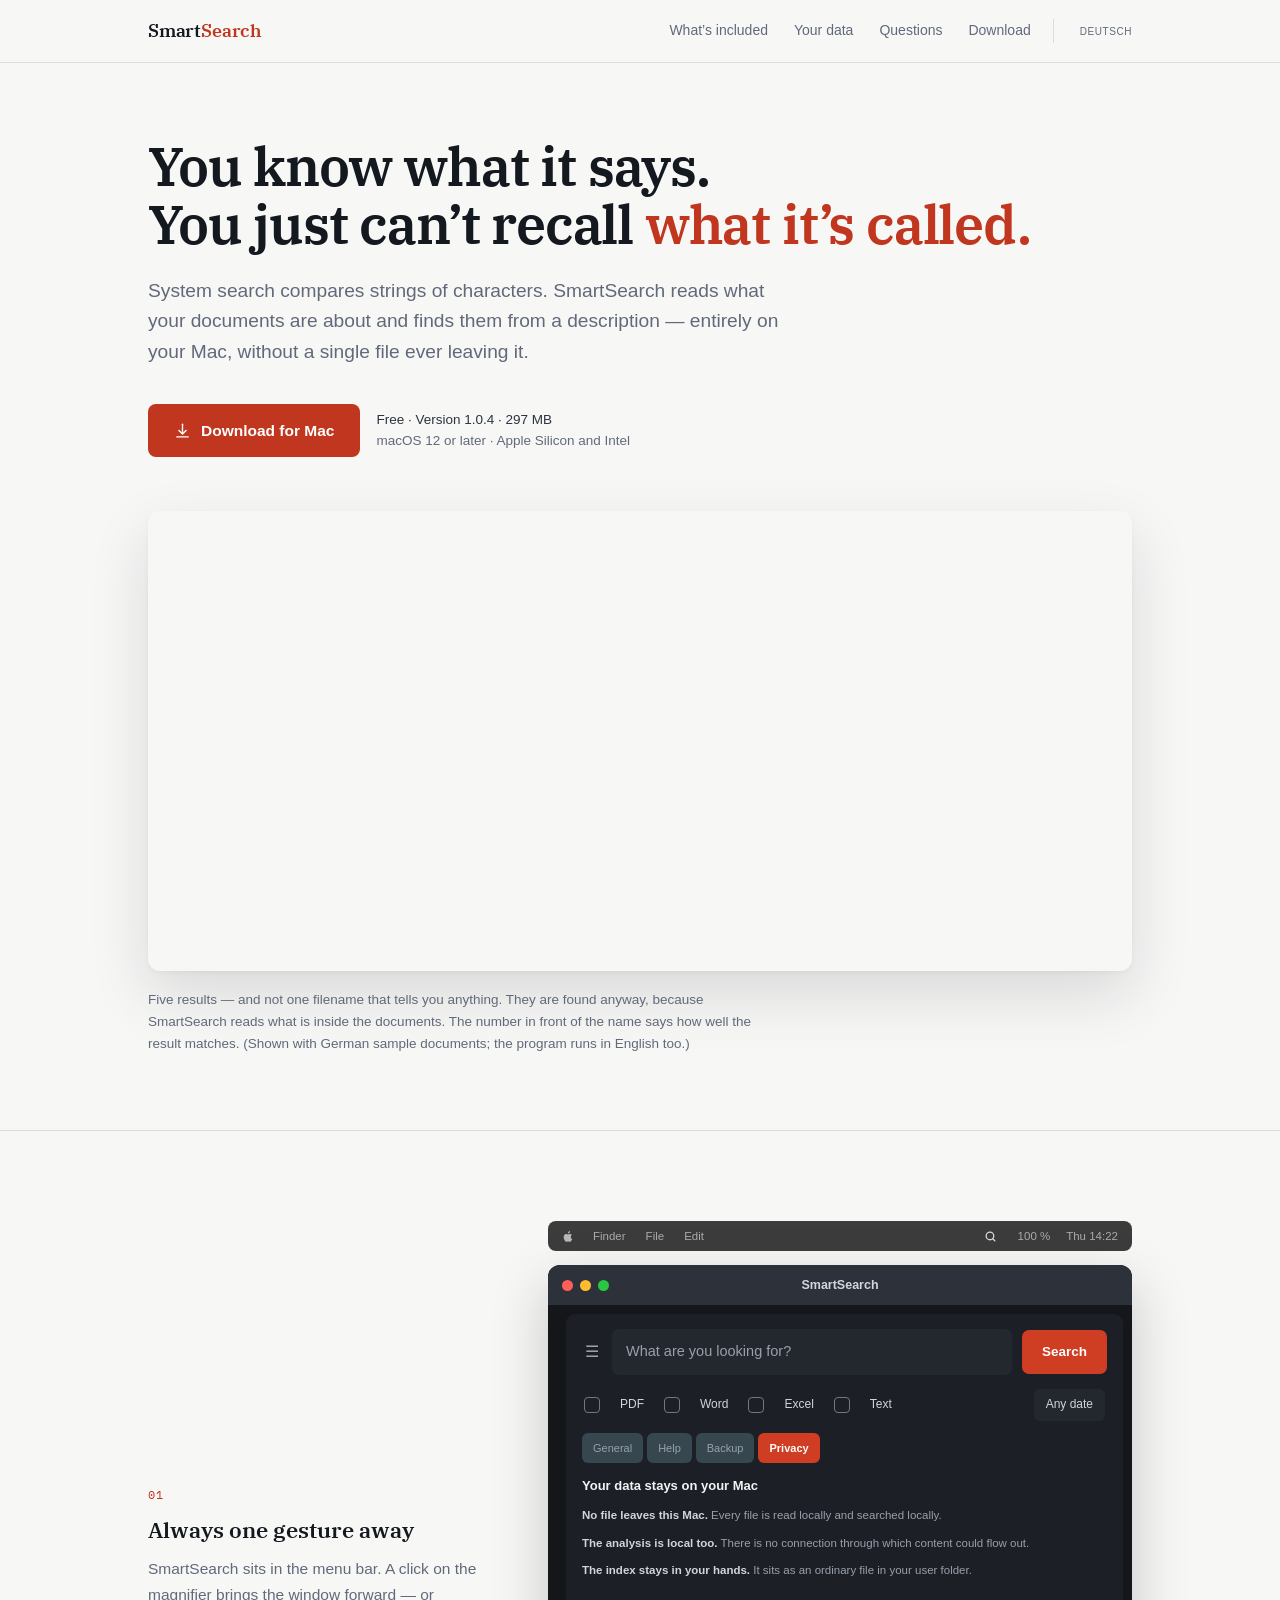
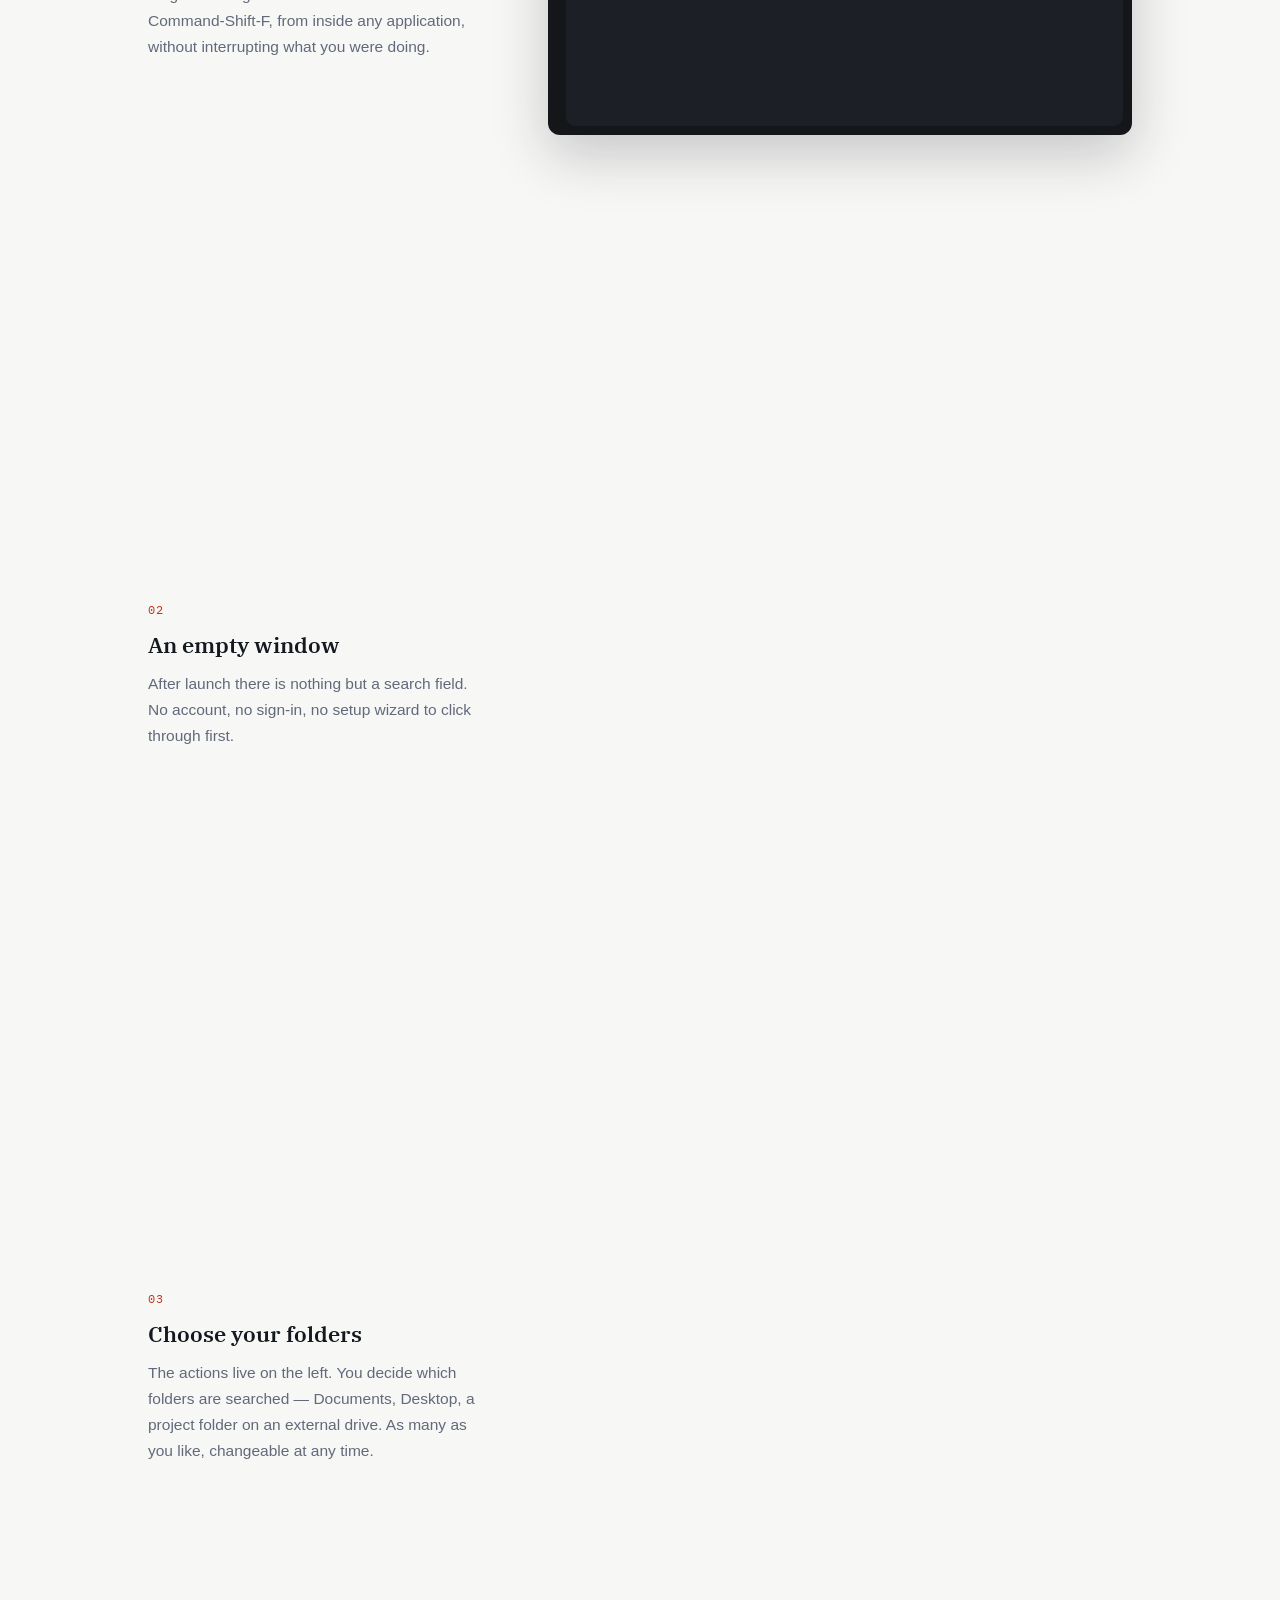
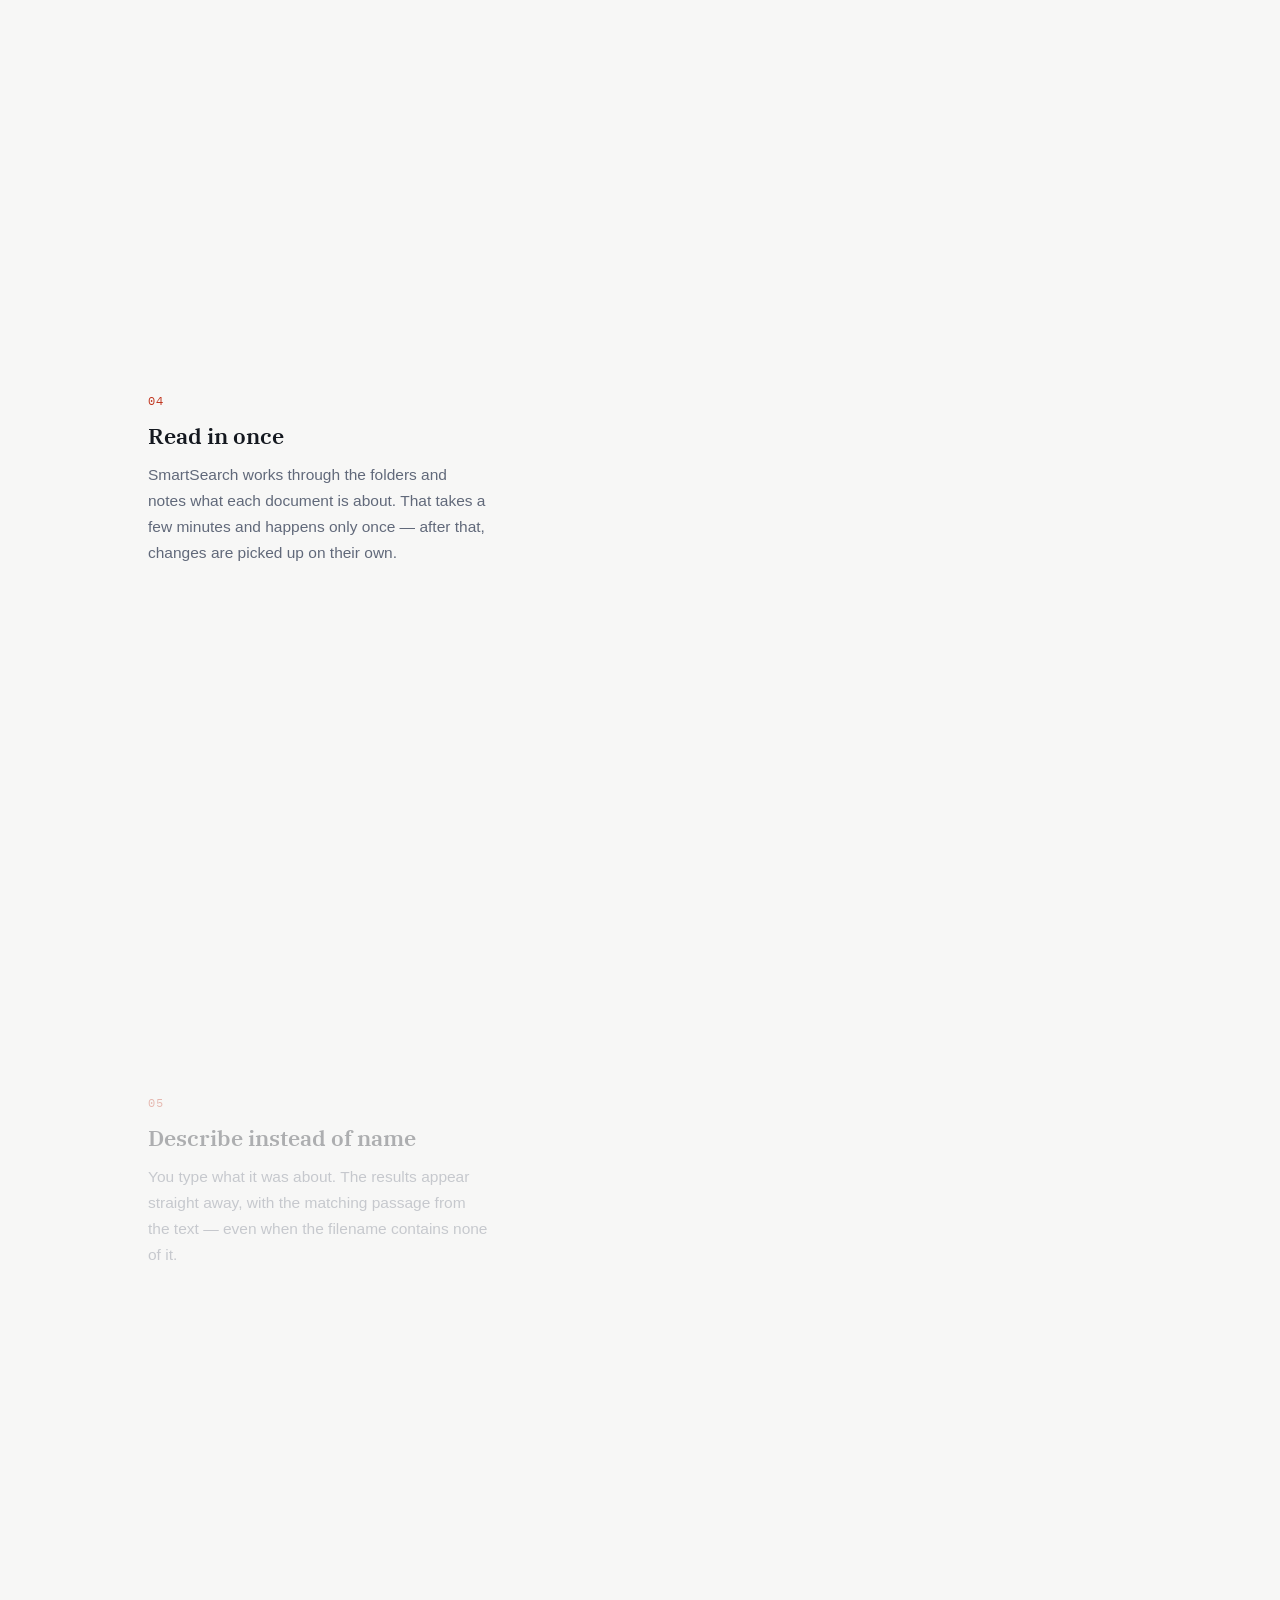
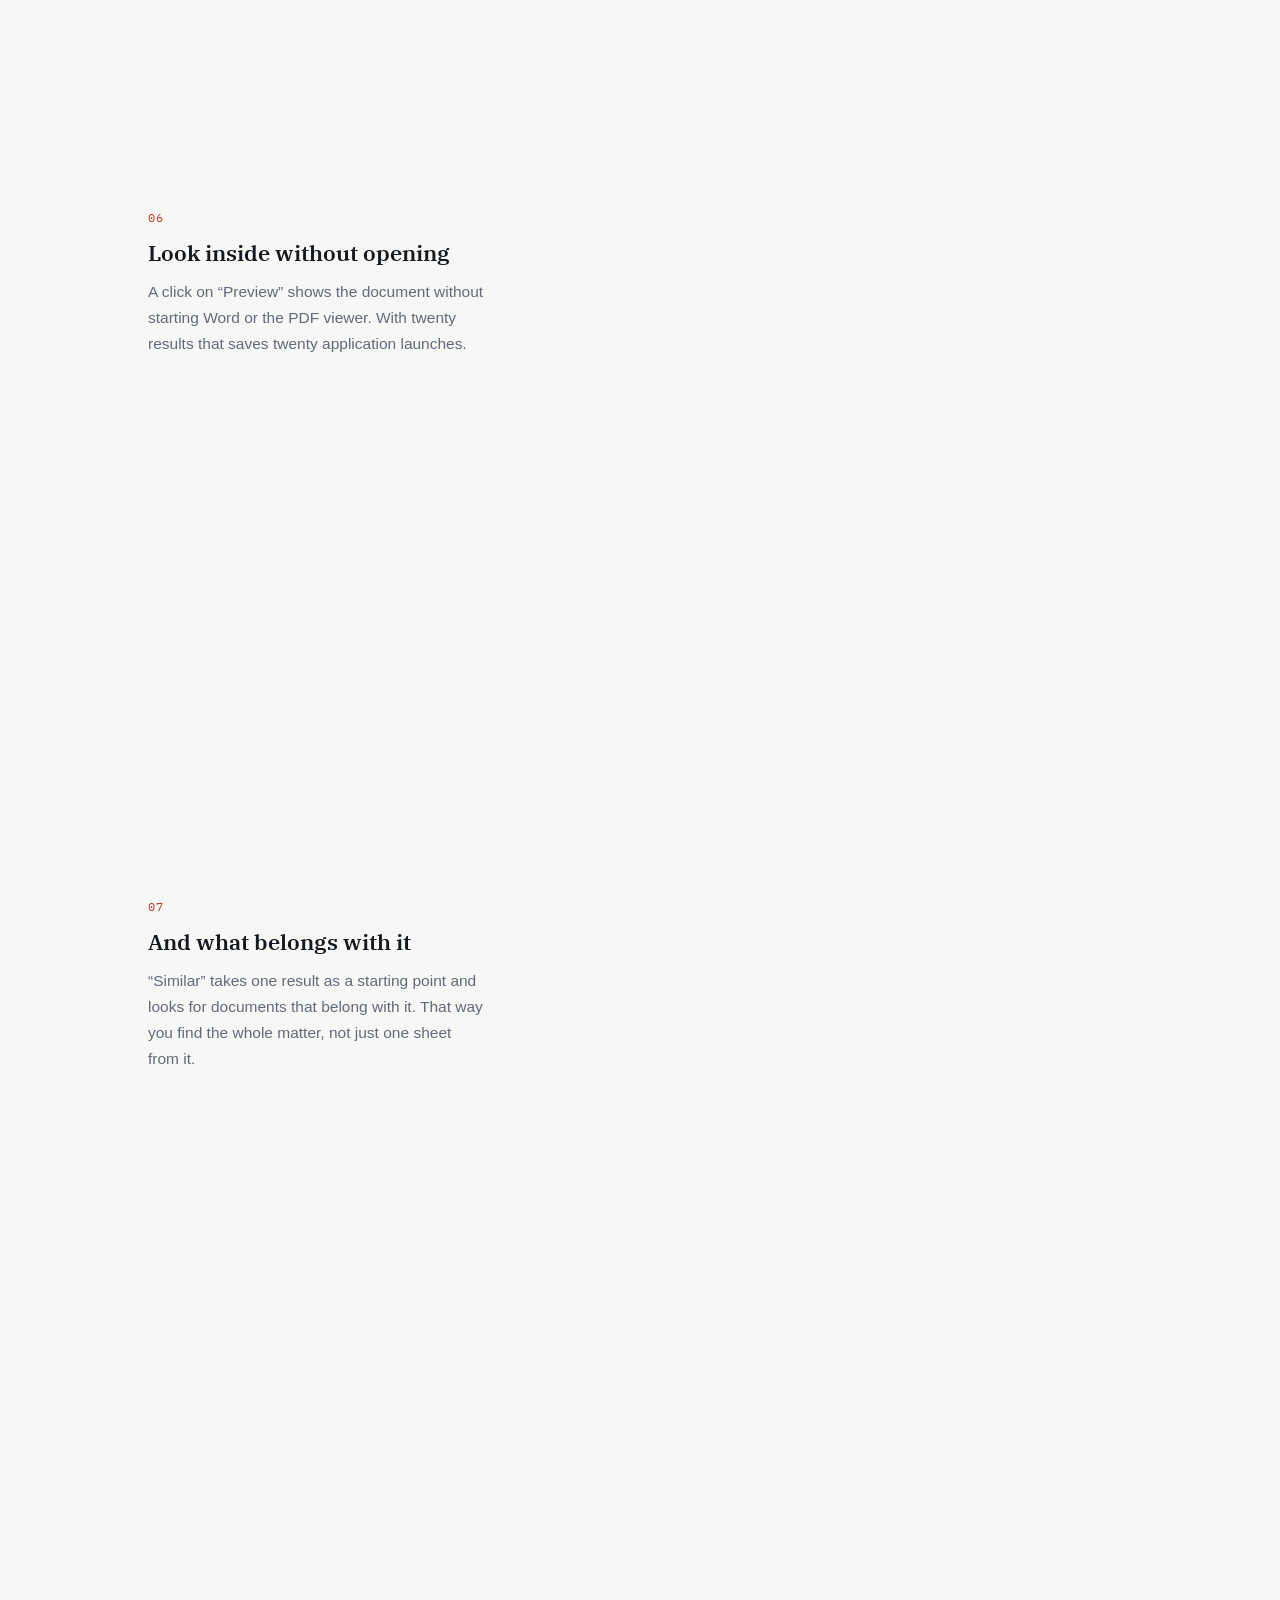
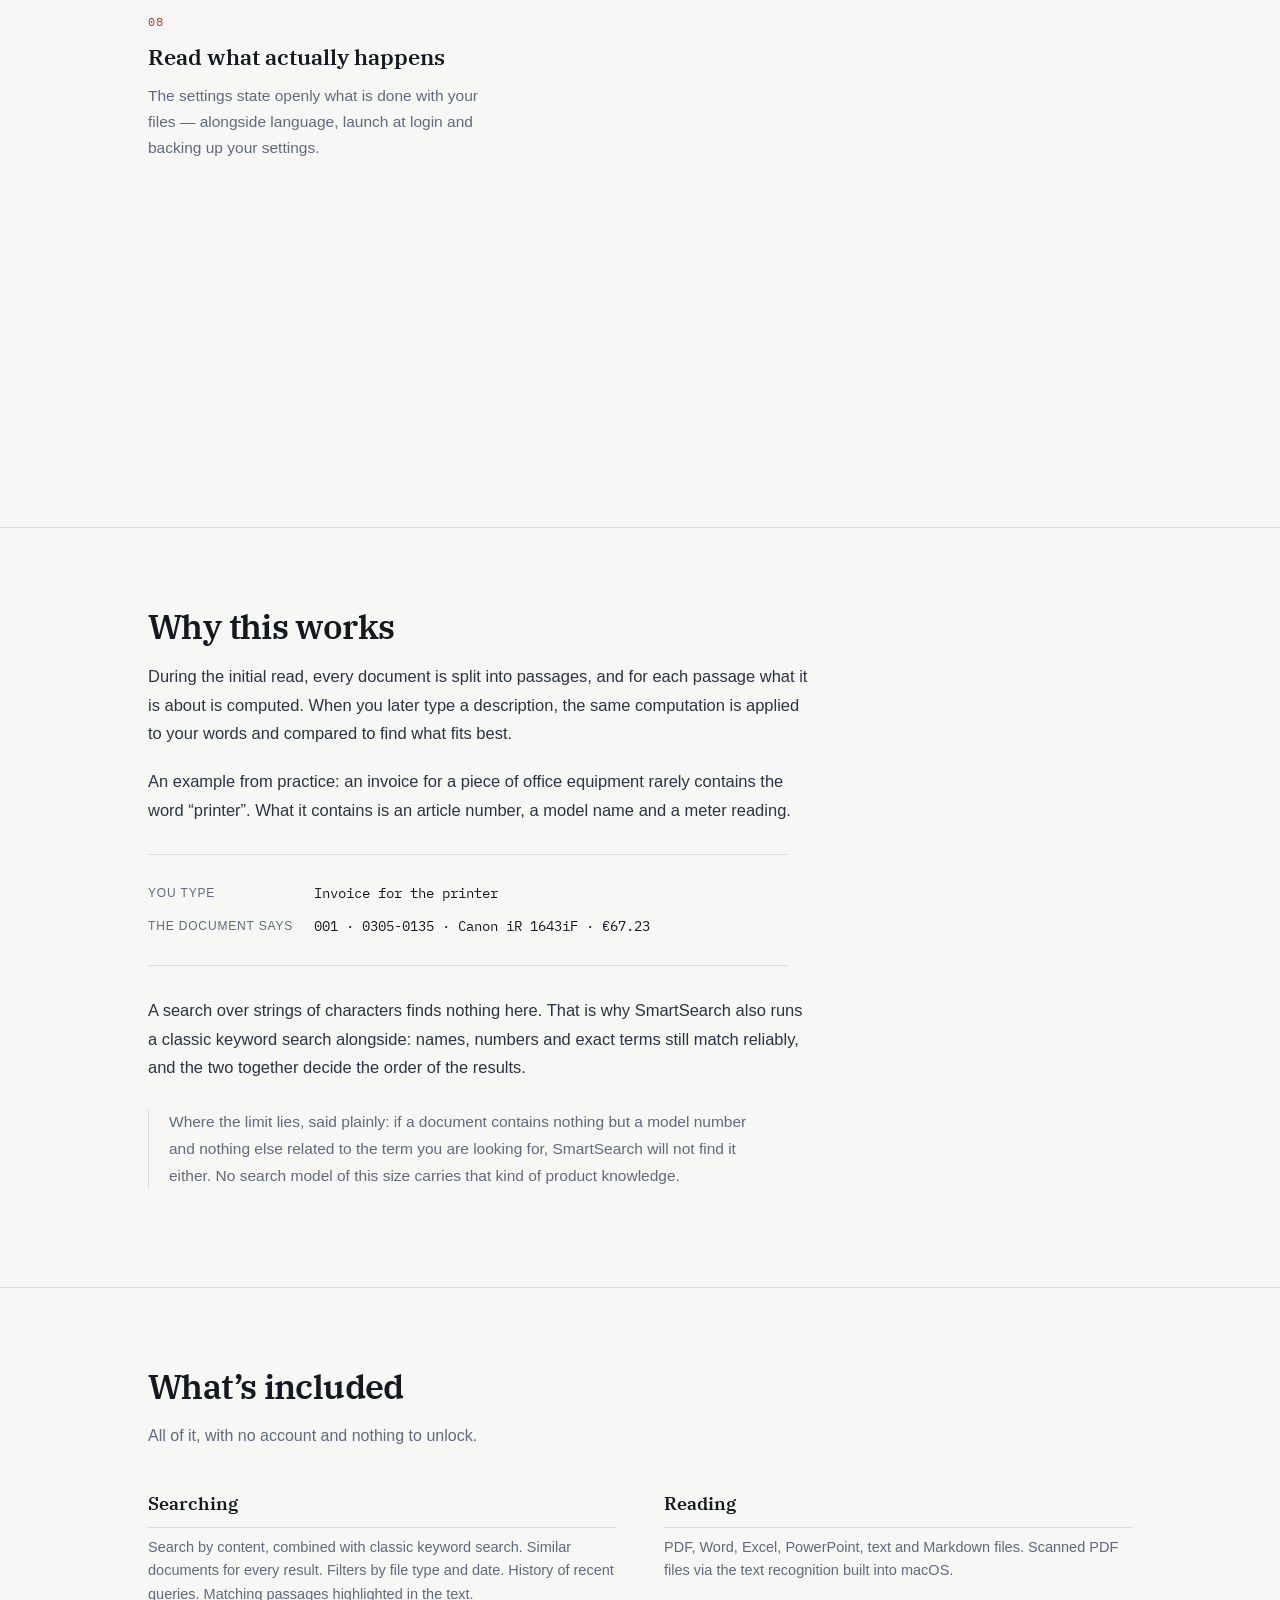
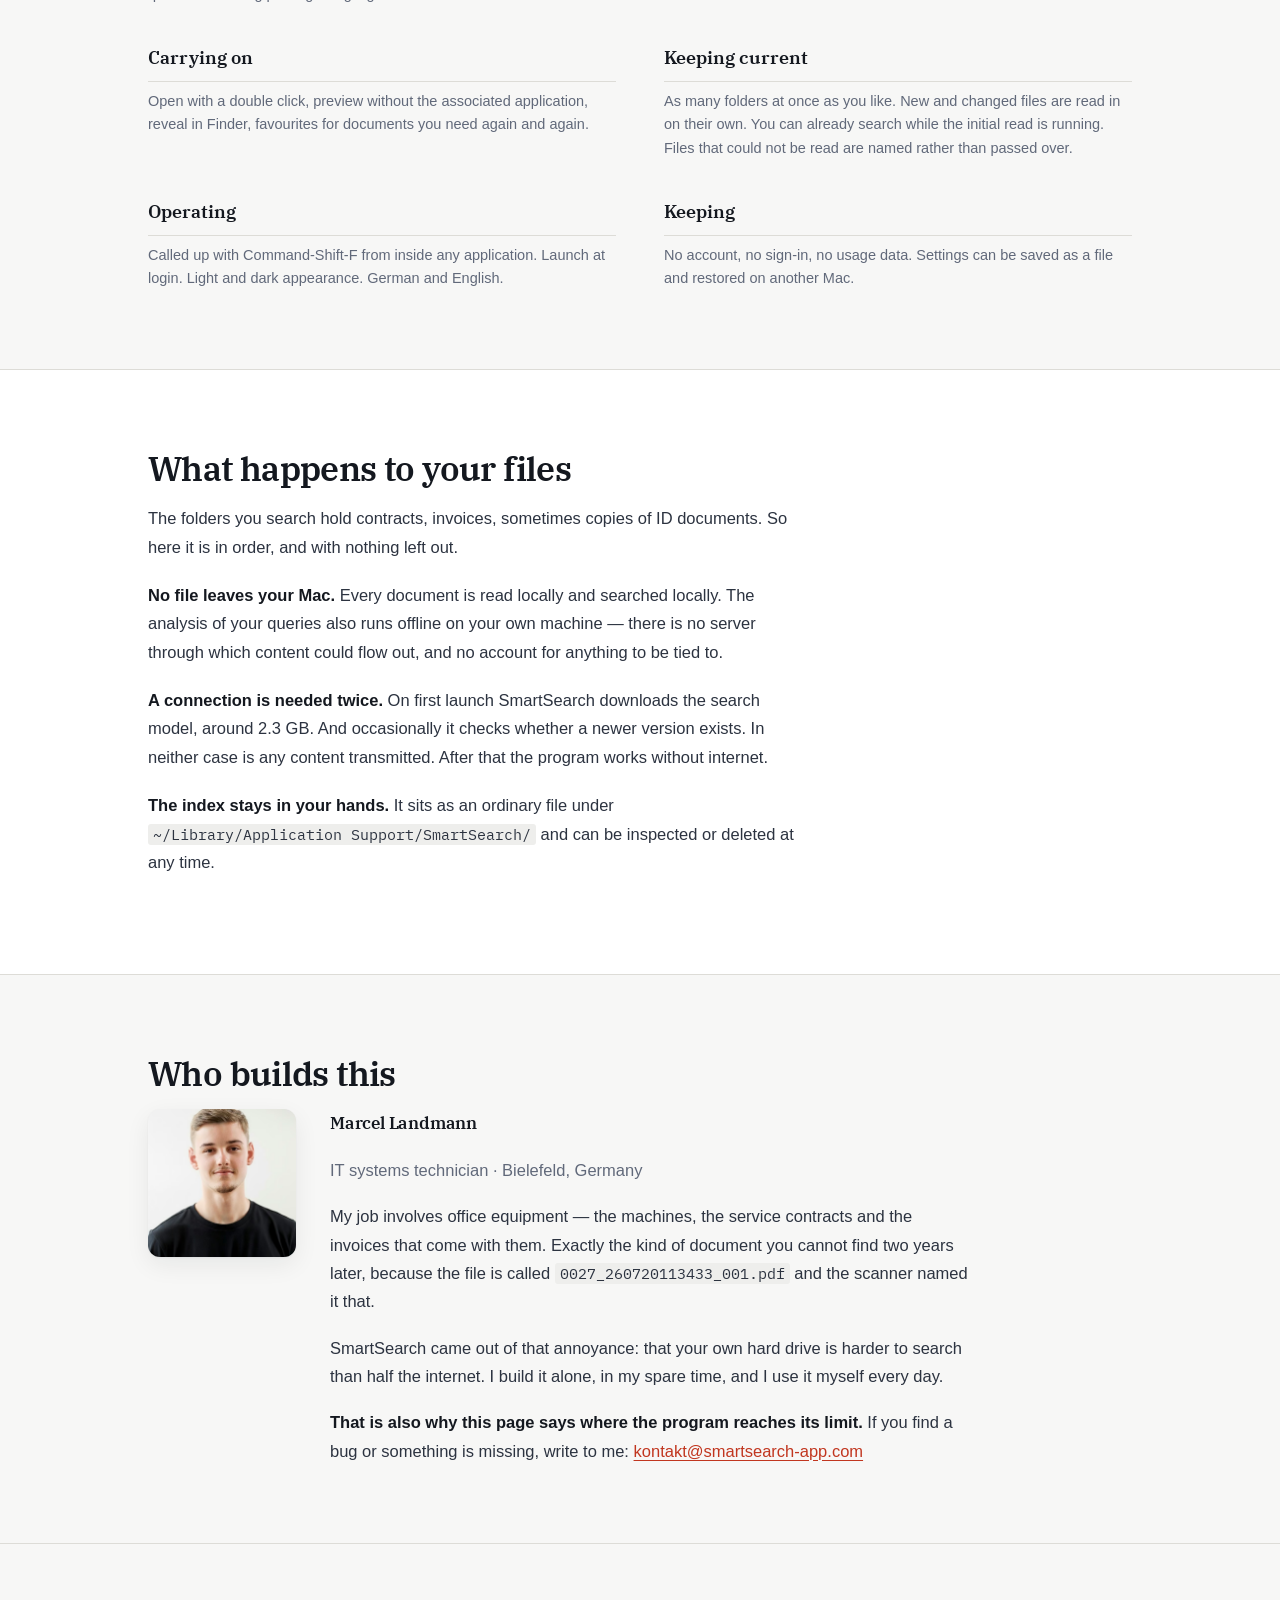
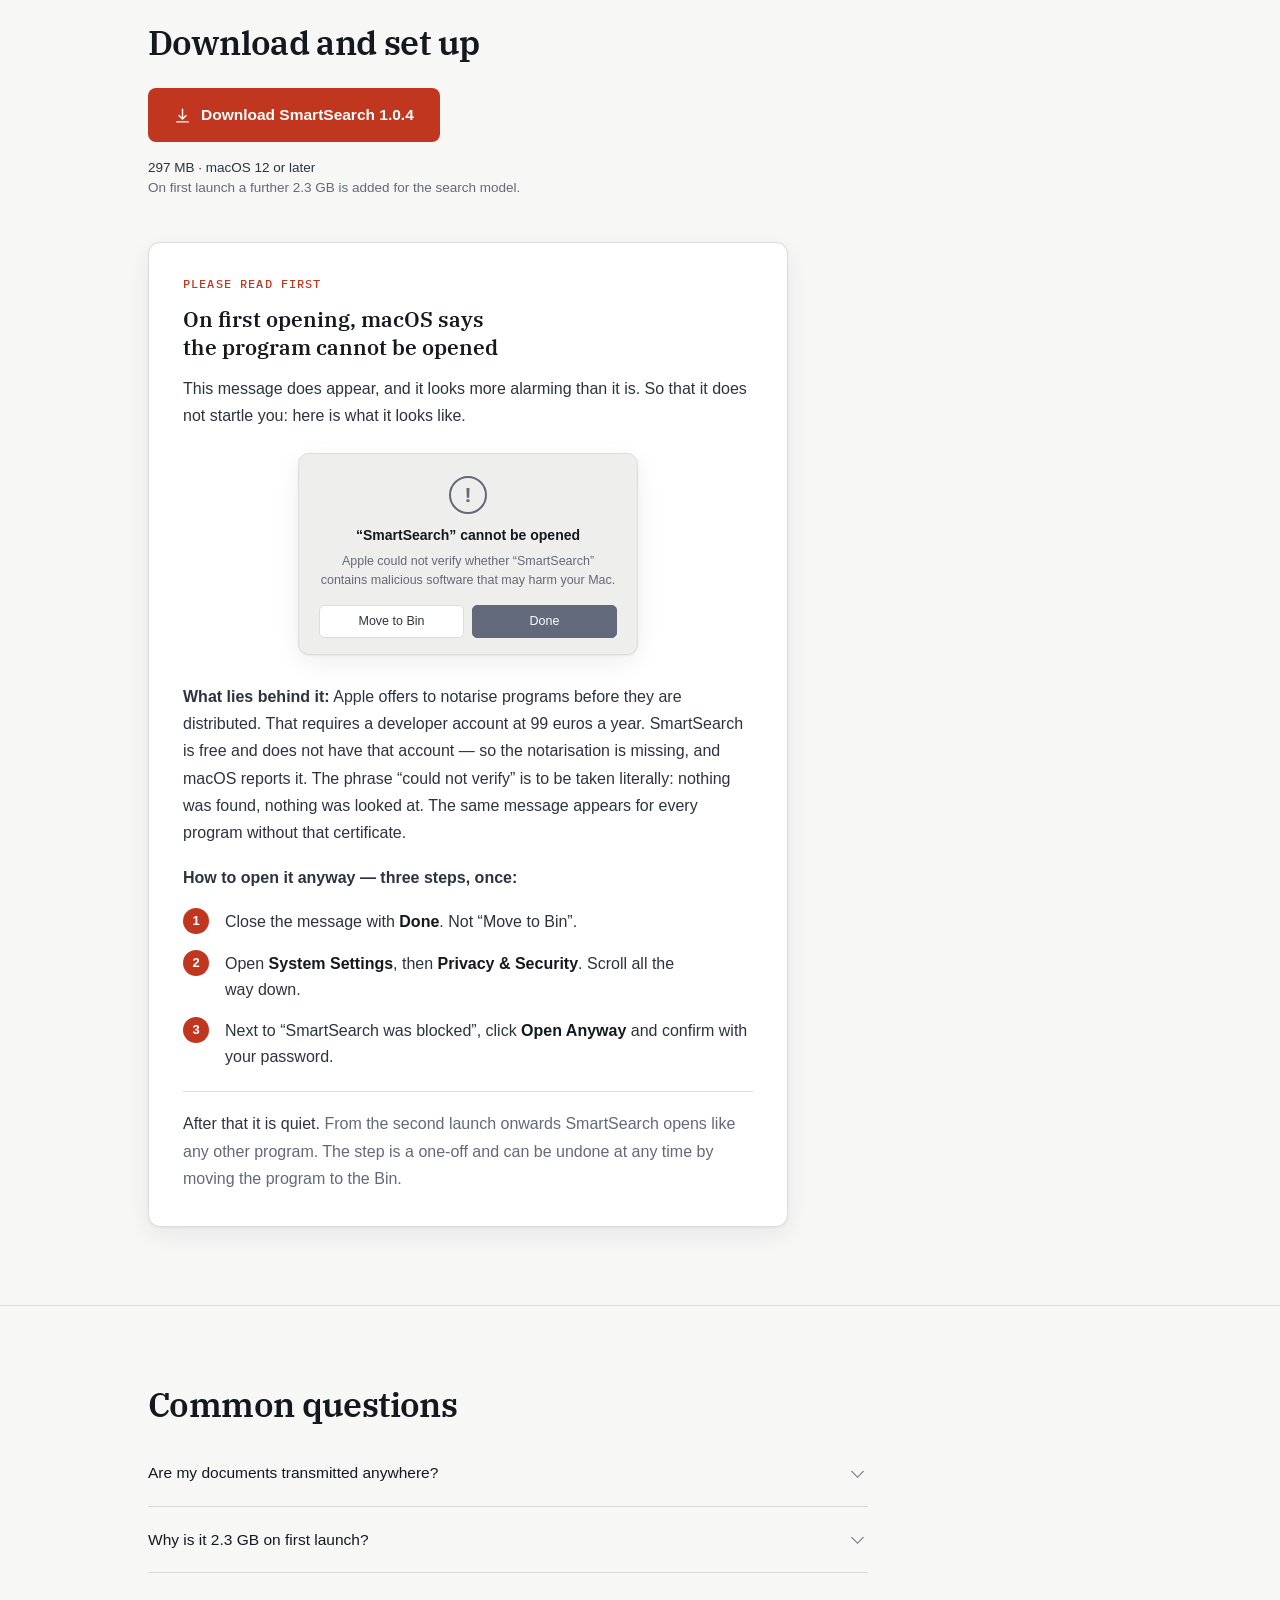
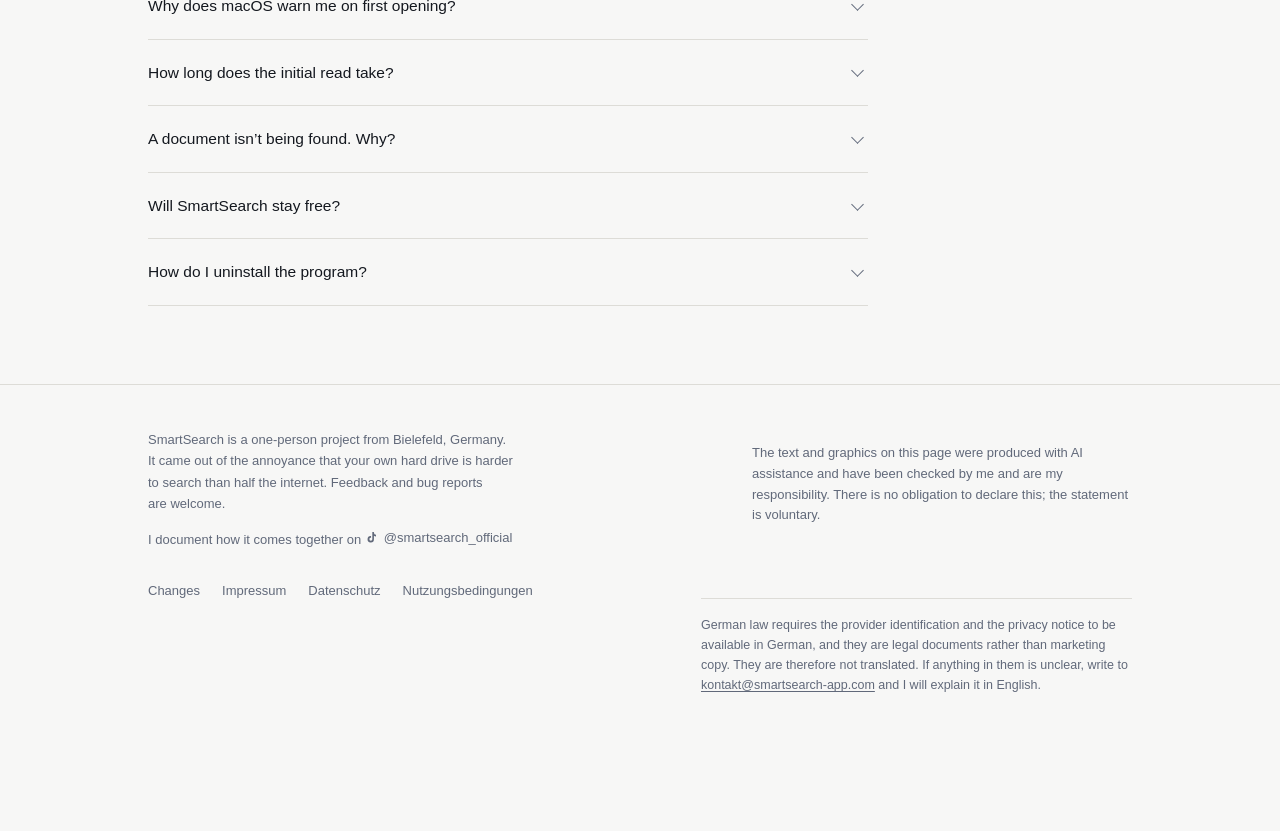
==== commit 0737f1d9: "Fassung 1.0.4: Indexformat abwaertsvertraeglich machen Fassung 1.0.3 schrieb Modellname und Formatst" ====
--- a/website/en/index.html
+++ b/website/en/index.html
@@ -43,7 +43,7 @@
   "name": "SmartSearch",
   "applicationCategory": "UtilitiesApplication",
   "operatingSystem": "macOS 12.0 or later",
-  "softwareVersion": "1.0.3",
+  "softwareVersion": "1.0.4",
   "fileSize": "296MB",
   "inLanguage": ["de", "en"],
   "offers": { "@type": "Offer", "price": "0", "priceCurrency": "EUR" },
@@ -90,7 +90,7 @@
         Download for Mac
       </a>
       <p class="dabei">
-        <b>Free · Version 1.0.3 · 297 MB</b><br>
+        <b>Free · Version 1.0.4 · 297 MB</b><br>
         macOS 12 or later · Apple Silicon and Intel
       </p>
     </div>
@@ -545,7 +545,7 @@
              stroke-linecap="round" stroke-linejoin="round" aria-hidden="true" focusable="false">
           <path d="M12 3v13"></path><path d="M7 12l5 5 5-5"></path><path d="M4 21h16"></path>
         </svg>
-        Download SmartSearch 1.0.3
+        Download SmartSearch 1.0.4
       </a>
       <p class="dabei">
         <b>297 MB · macOS 12 or later</b><br>
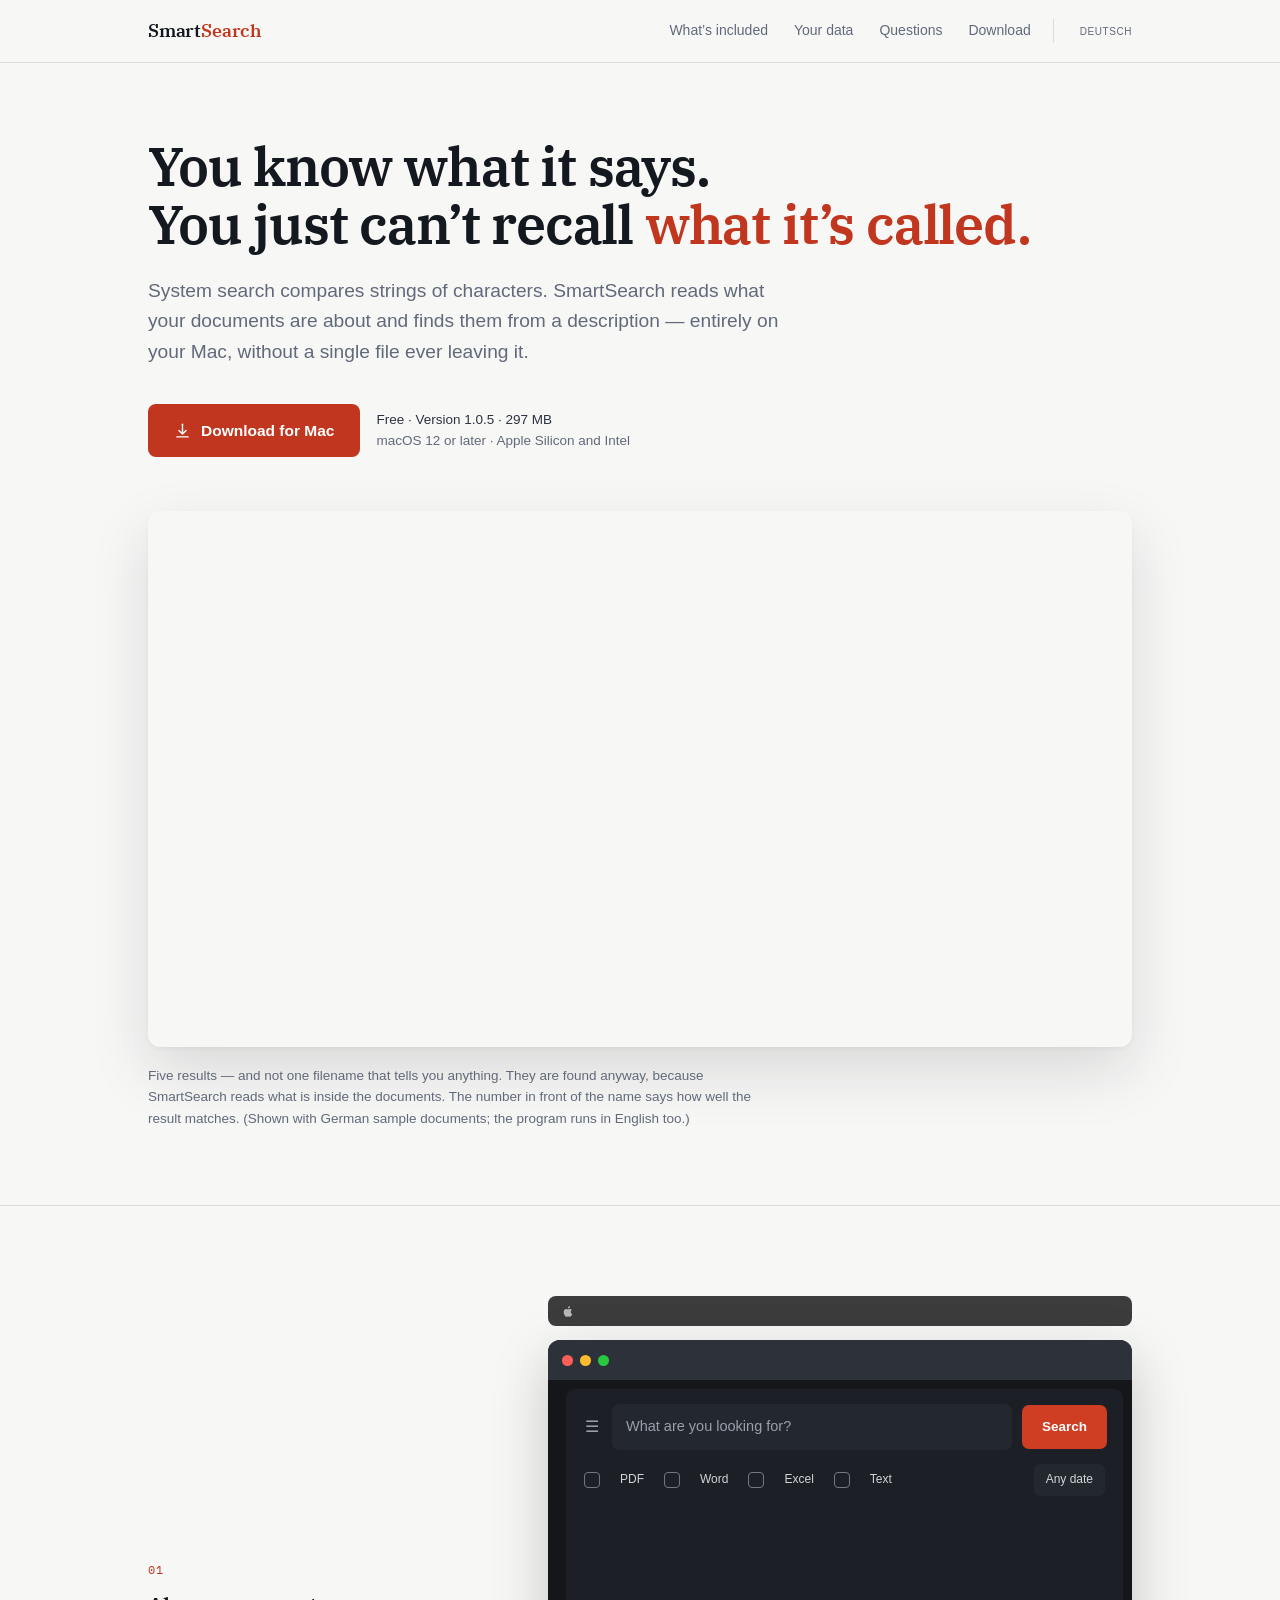
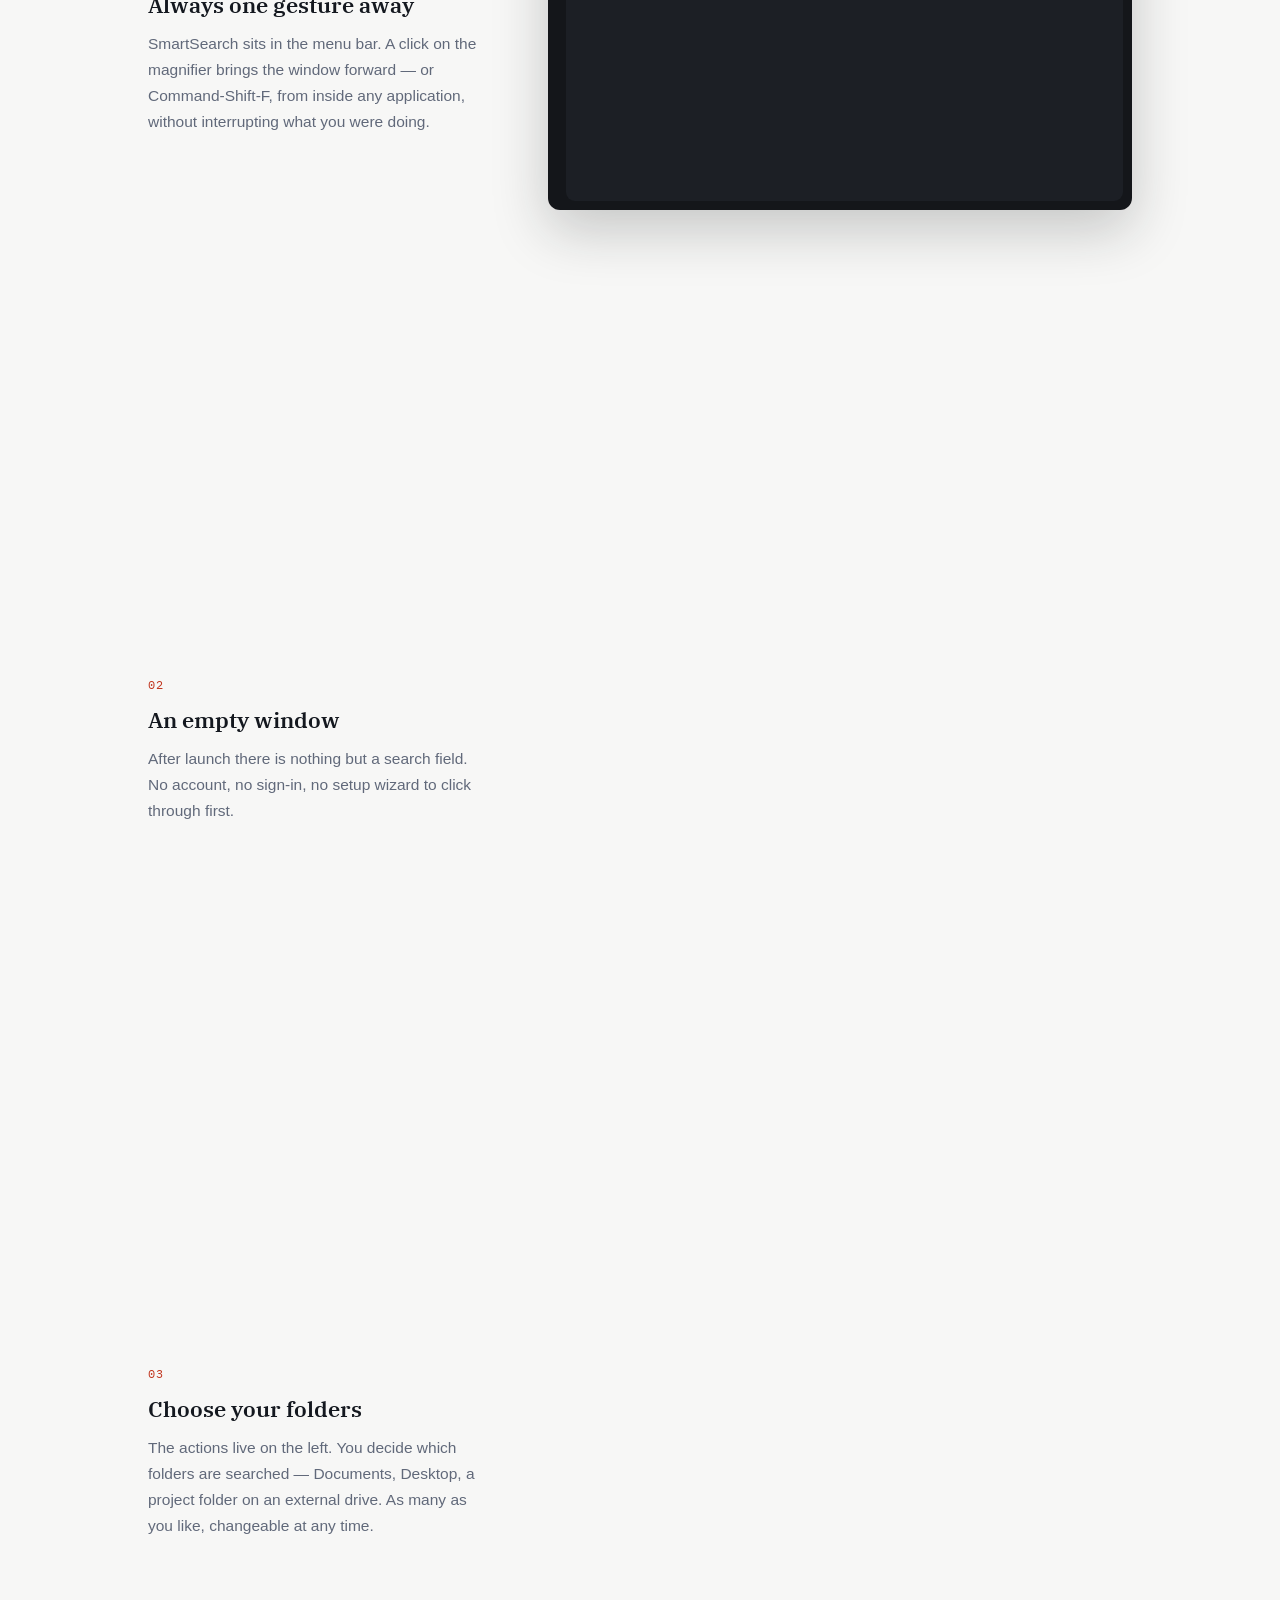
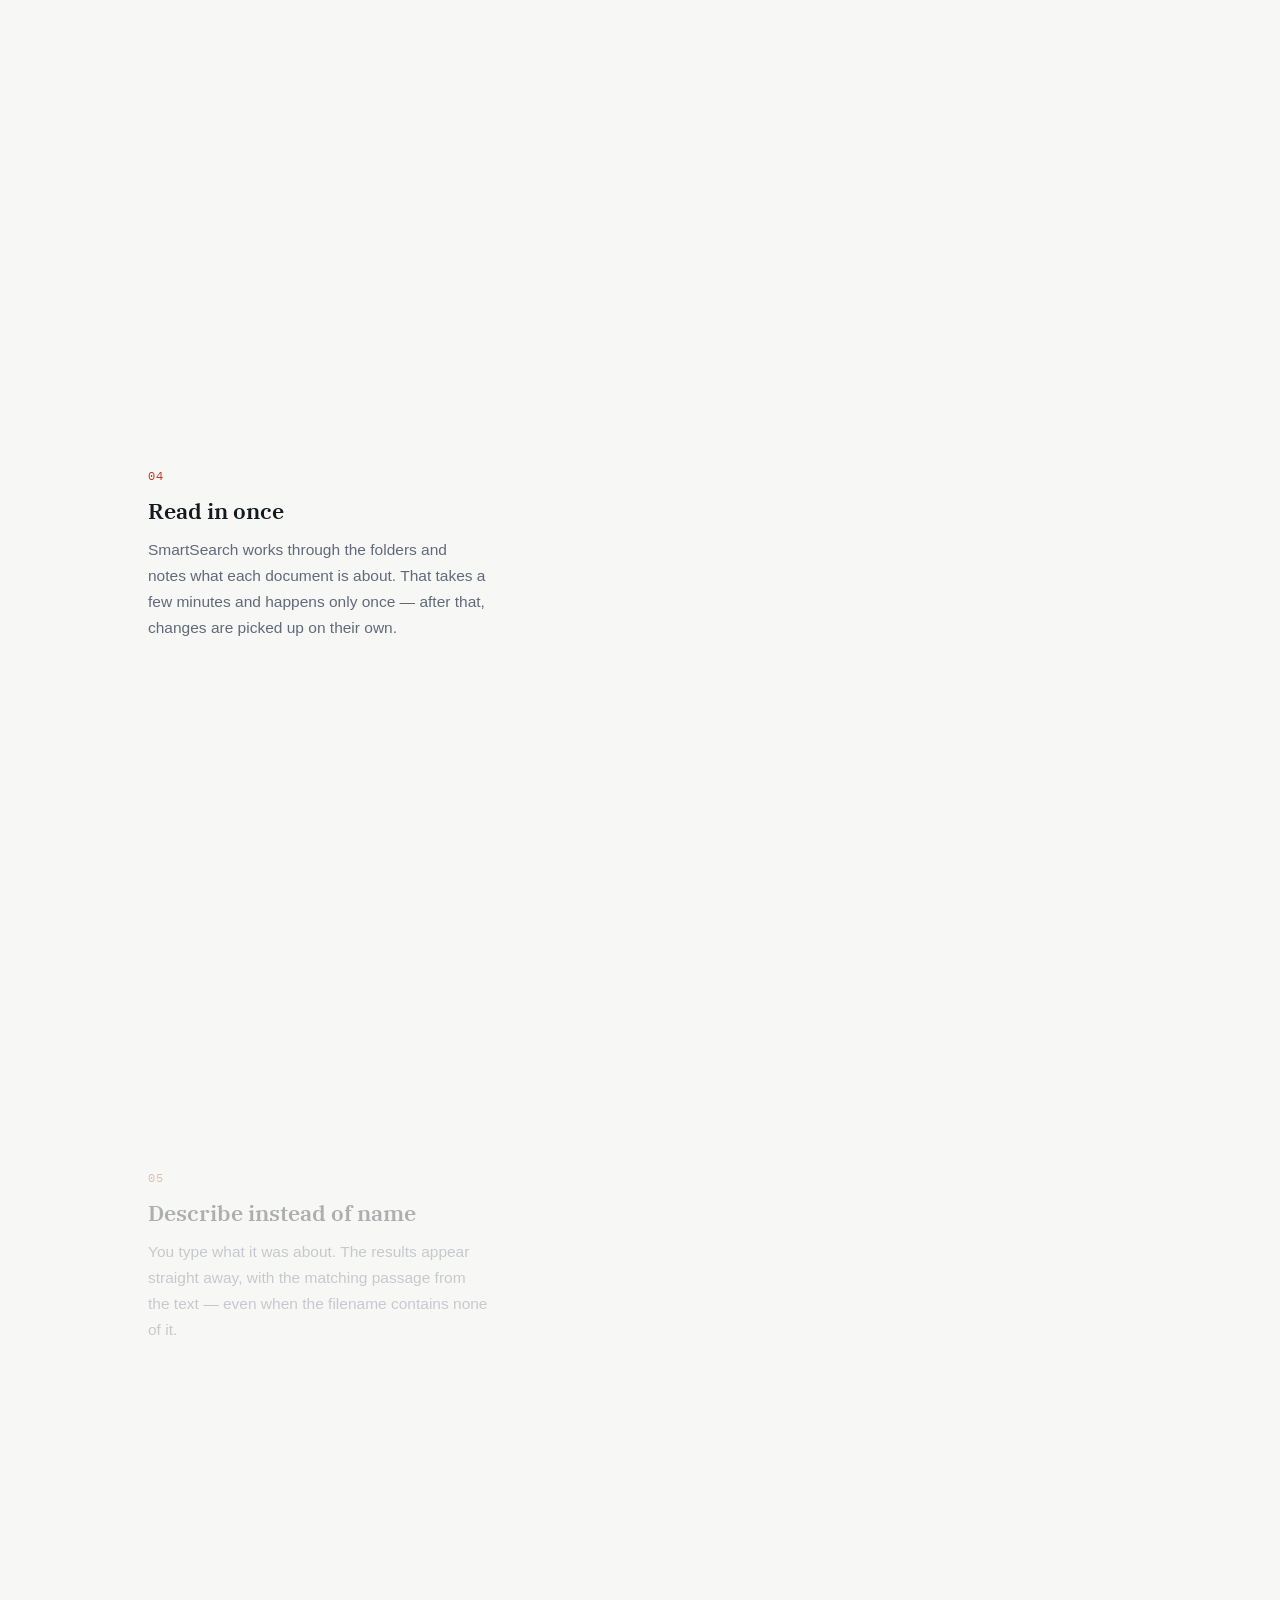
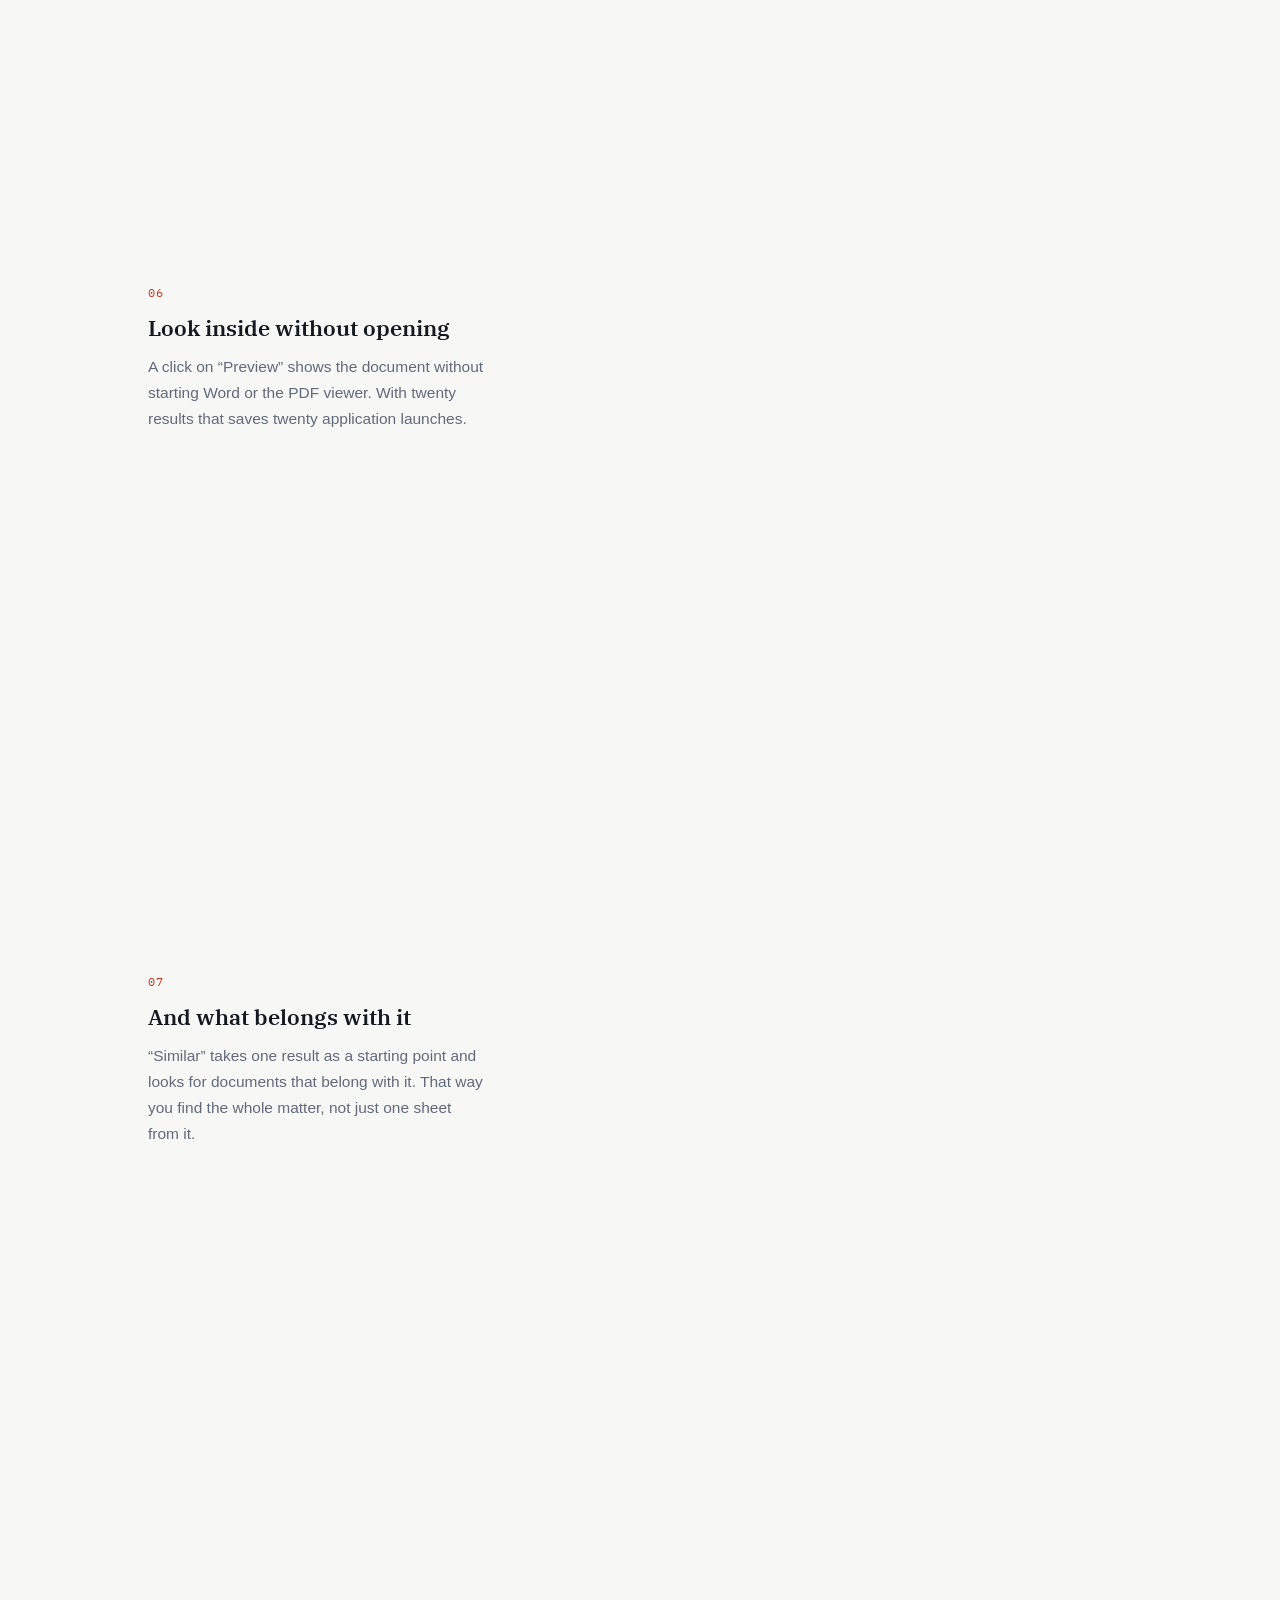
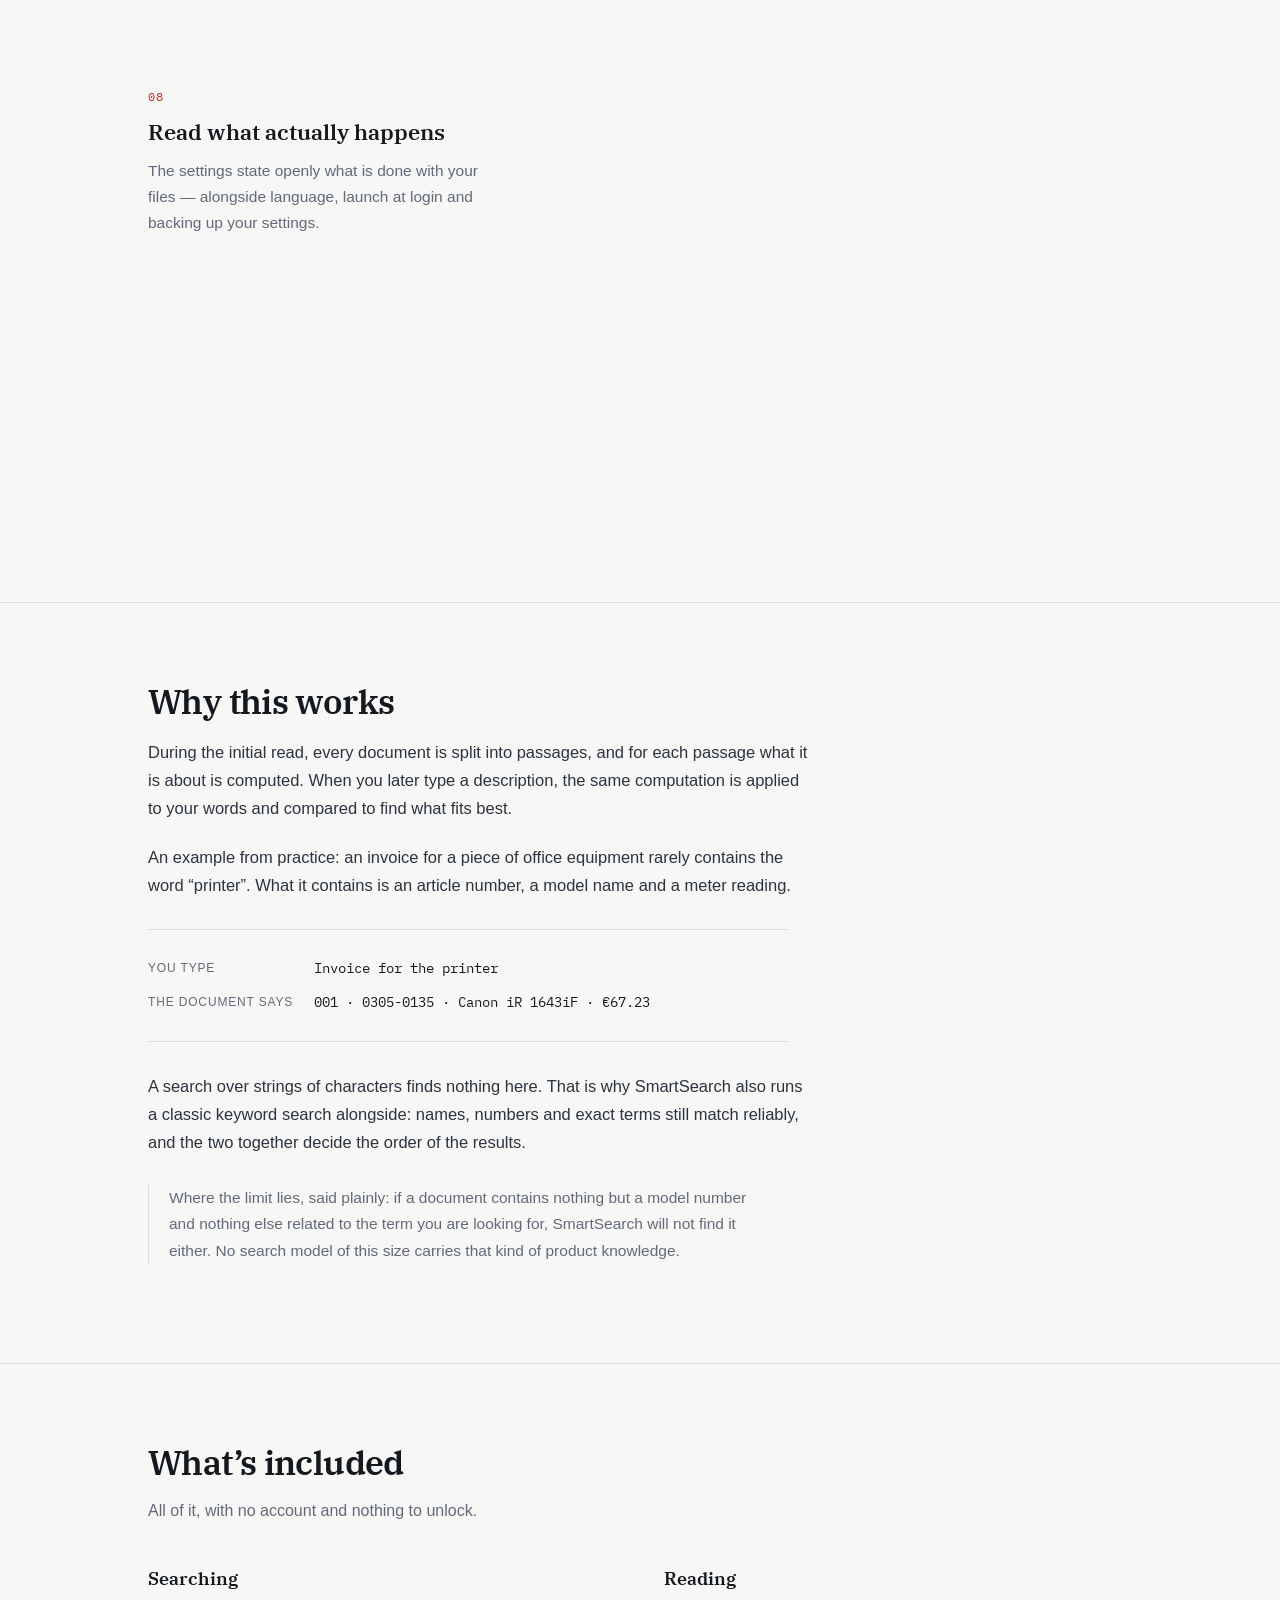
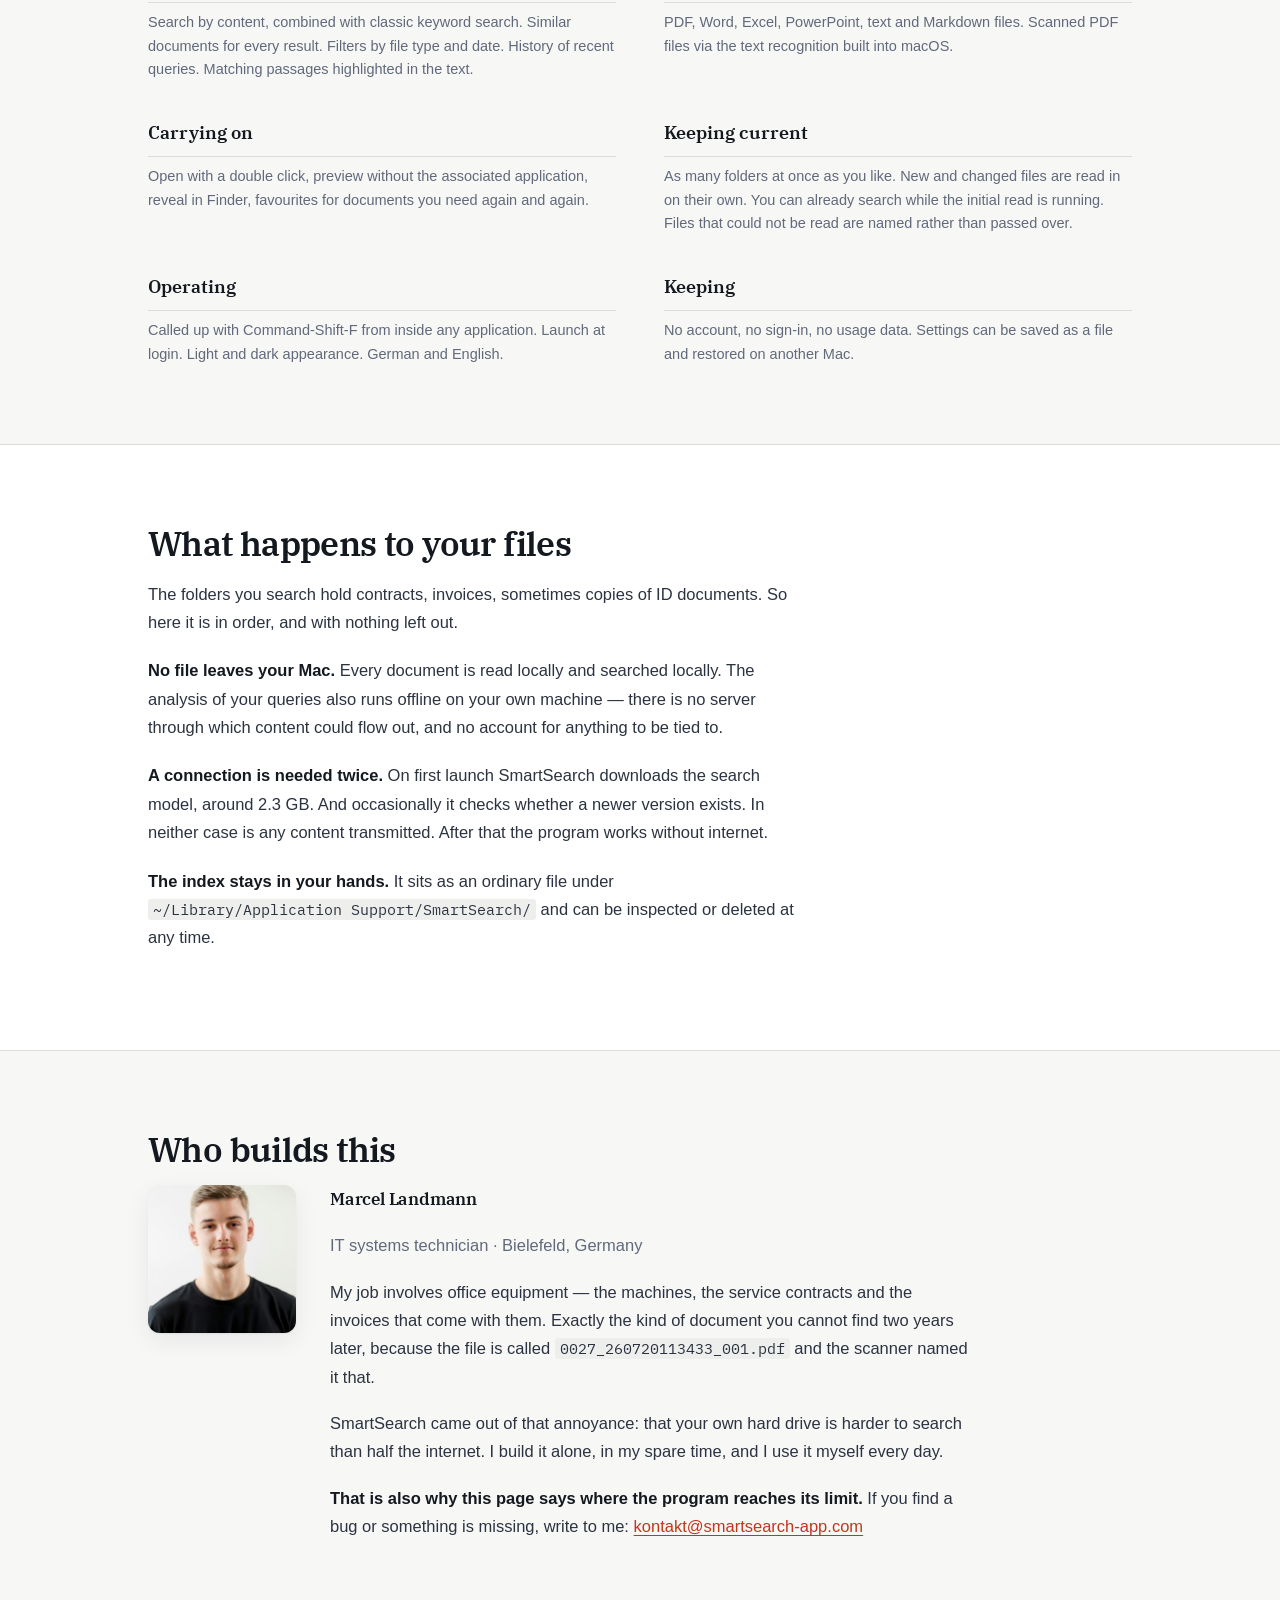
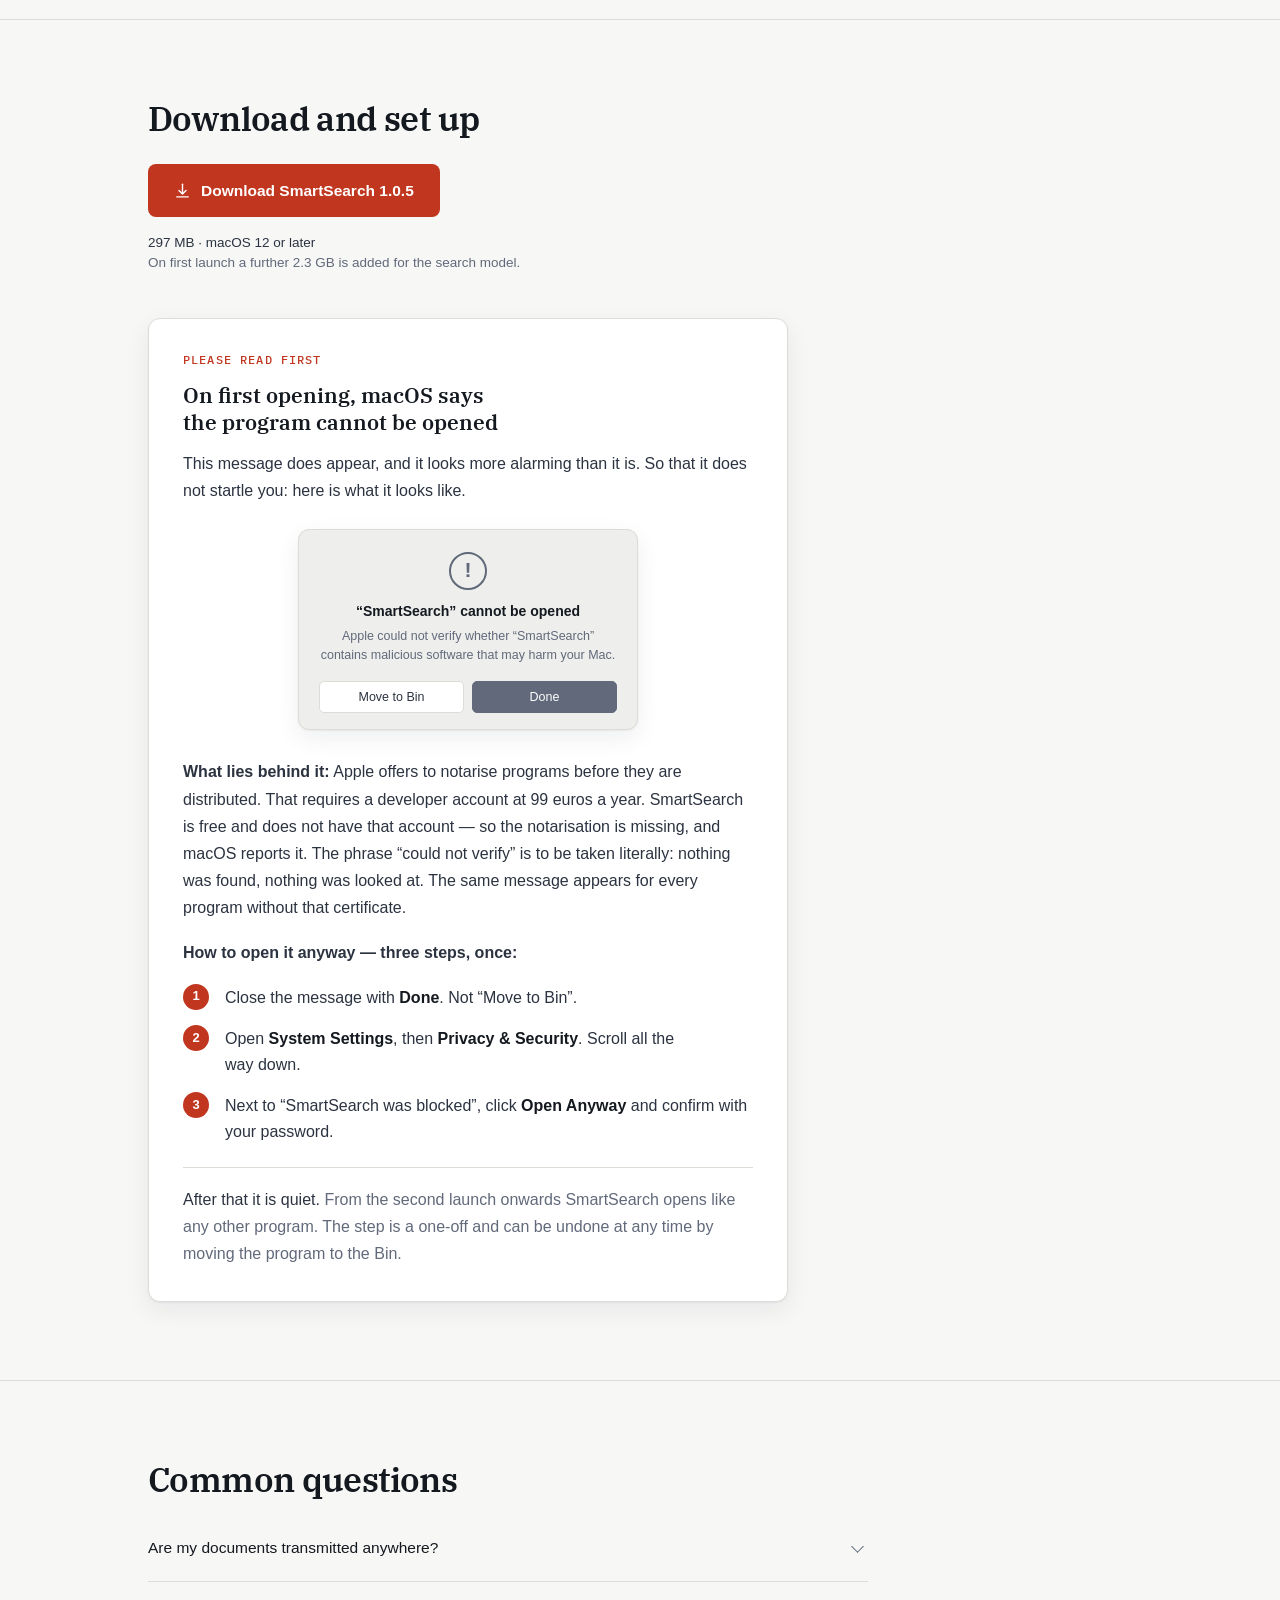
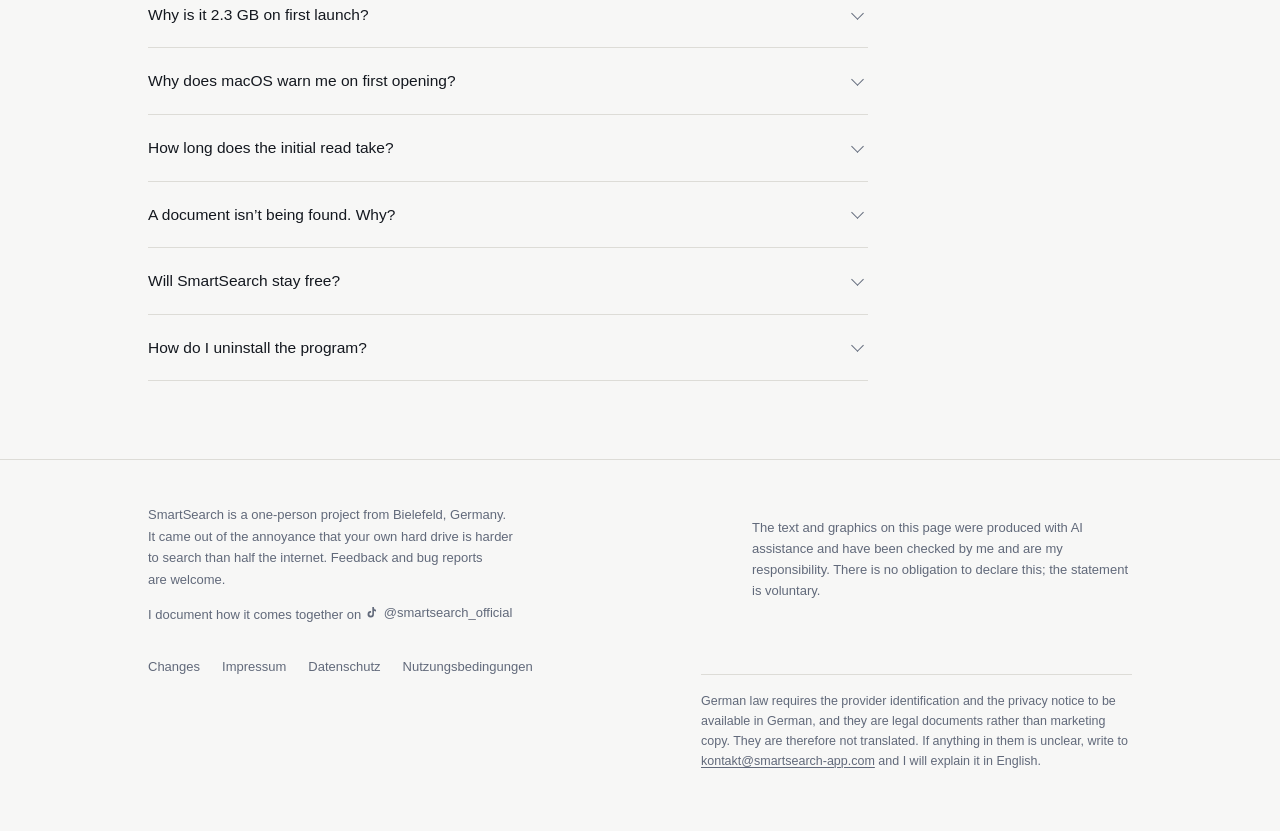
==== commit 23ee6eb0: "Fassung 1.0.5: Downloadknopf ueber die eigene Adresse Der Knopf im Update-Fenster fuehrte bisher zur" ====
--- a/website/en/index.html
+++ b/website/en/index.html
@@ -43,7 +43,7 @@
   "name": "SmartSearch",
   "applicationCategory": "UtilitiesApplication",
   "operatingSystem": "macOS 12.0 or later",
-  "softwareVersion": "1.0.4",
+  "softwareVersion": "1.0.5",
   "fileSize": "296MB",
   "inLanguage": ["de", "en"],
   "offers": { "@type": "Offer", "price": "0", "priceCurrency": "EUR" },
@@ -90,7 +90,7 @@
         Download for Mac
       </a>
       <p class="dabei">
-        <b>Free · Version 1.0.4 · 297 MB</b><br>
+        <b>Free · Version 1.0.5 · 297 MB</b><br>
         macOS 12 or later · Apple Silicon and Intel
       </p>
     </div>
@@ -545,7 +545,7 @@
              stroke-linecap="round" stroke-linejoin="round" aria-hidden="true" focusable="false">
           <path d="M12 3v13"></path><path d="M7 12l5 5 5-5"></path><path d="M4 21h16"></path>
         </svg>
-        Download SmartSearch 1.0.4
+        Download SmartSearch 1.0.5
       </a>
       <p class="dabei">
         <b>297 MB · macOS 12 or later</b><br>
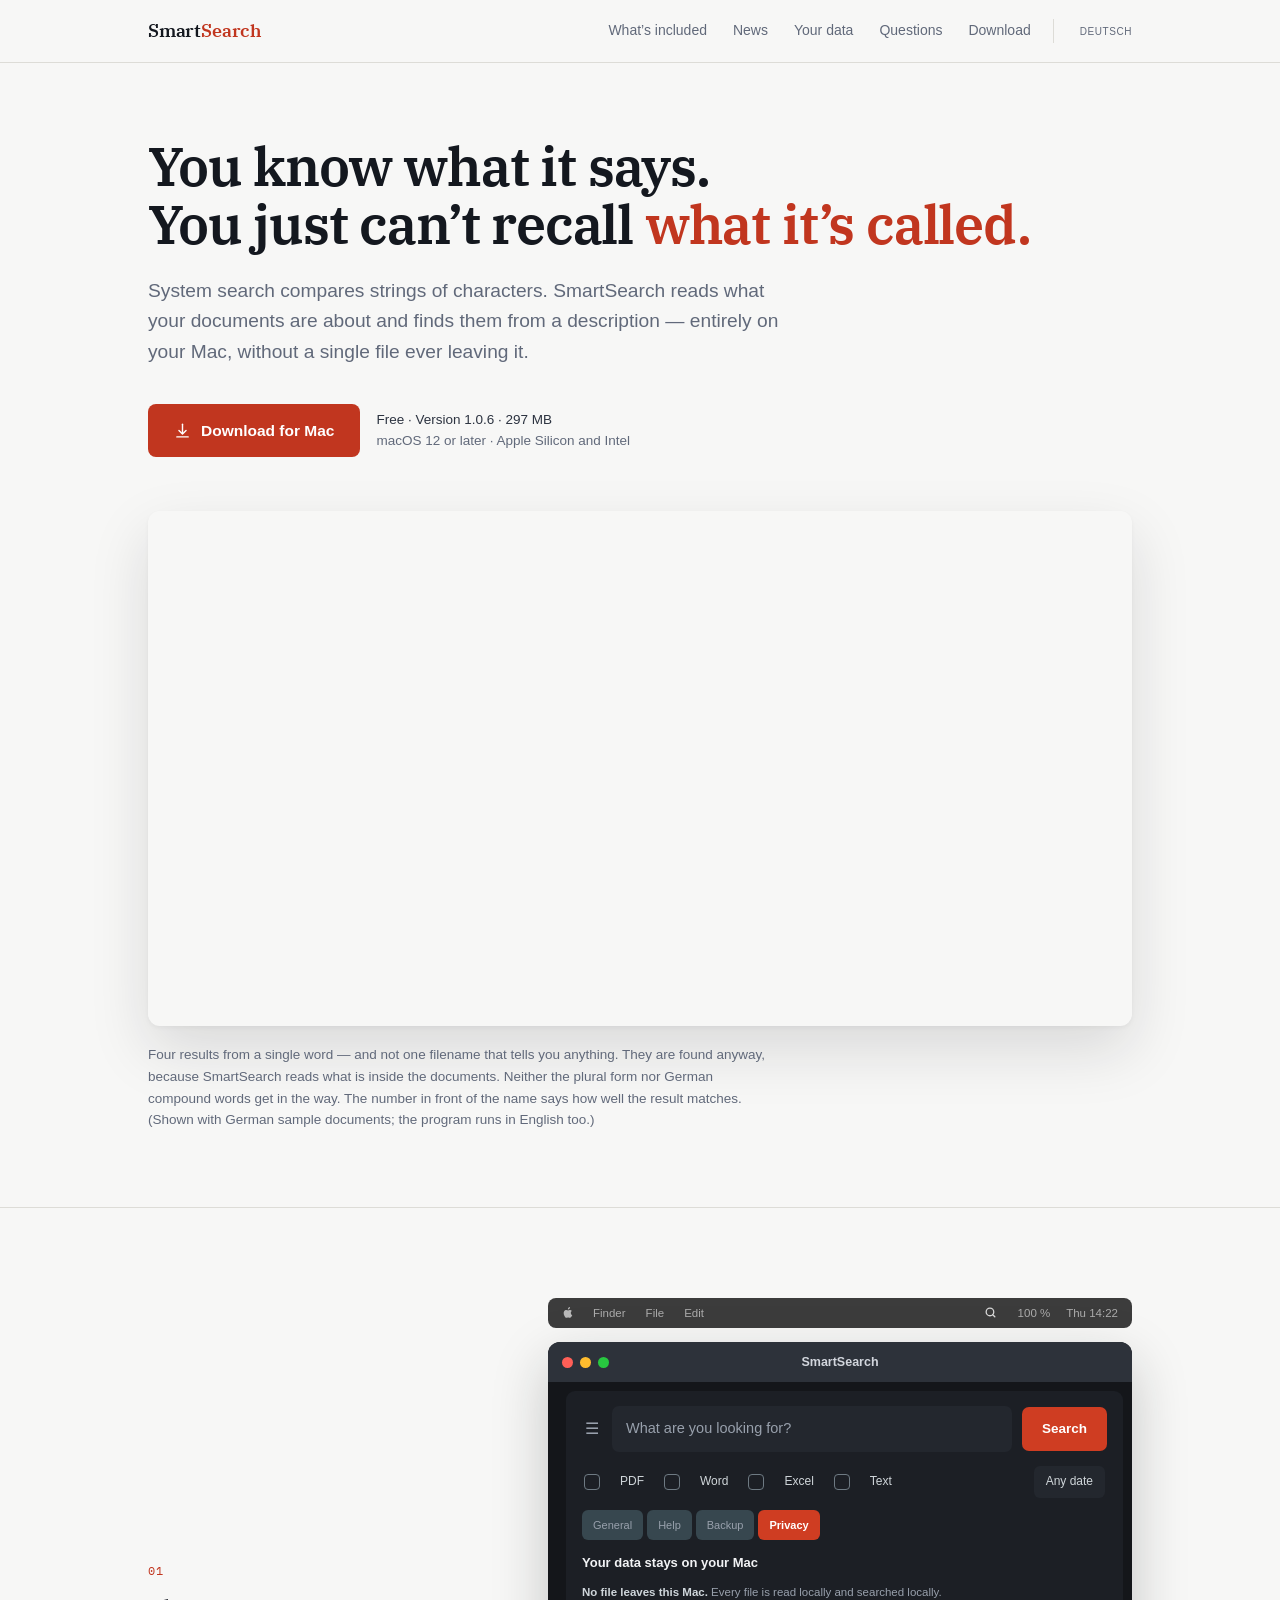
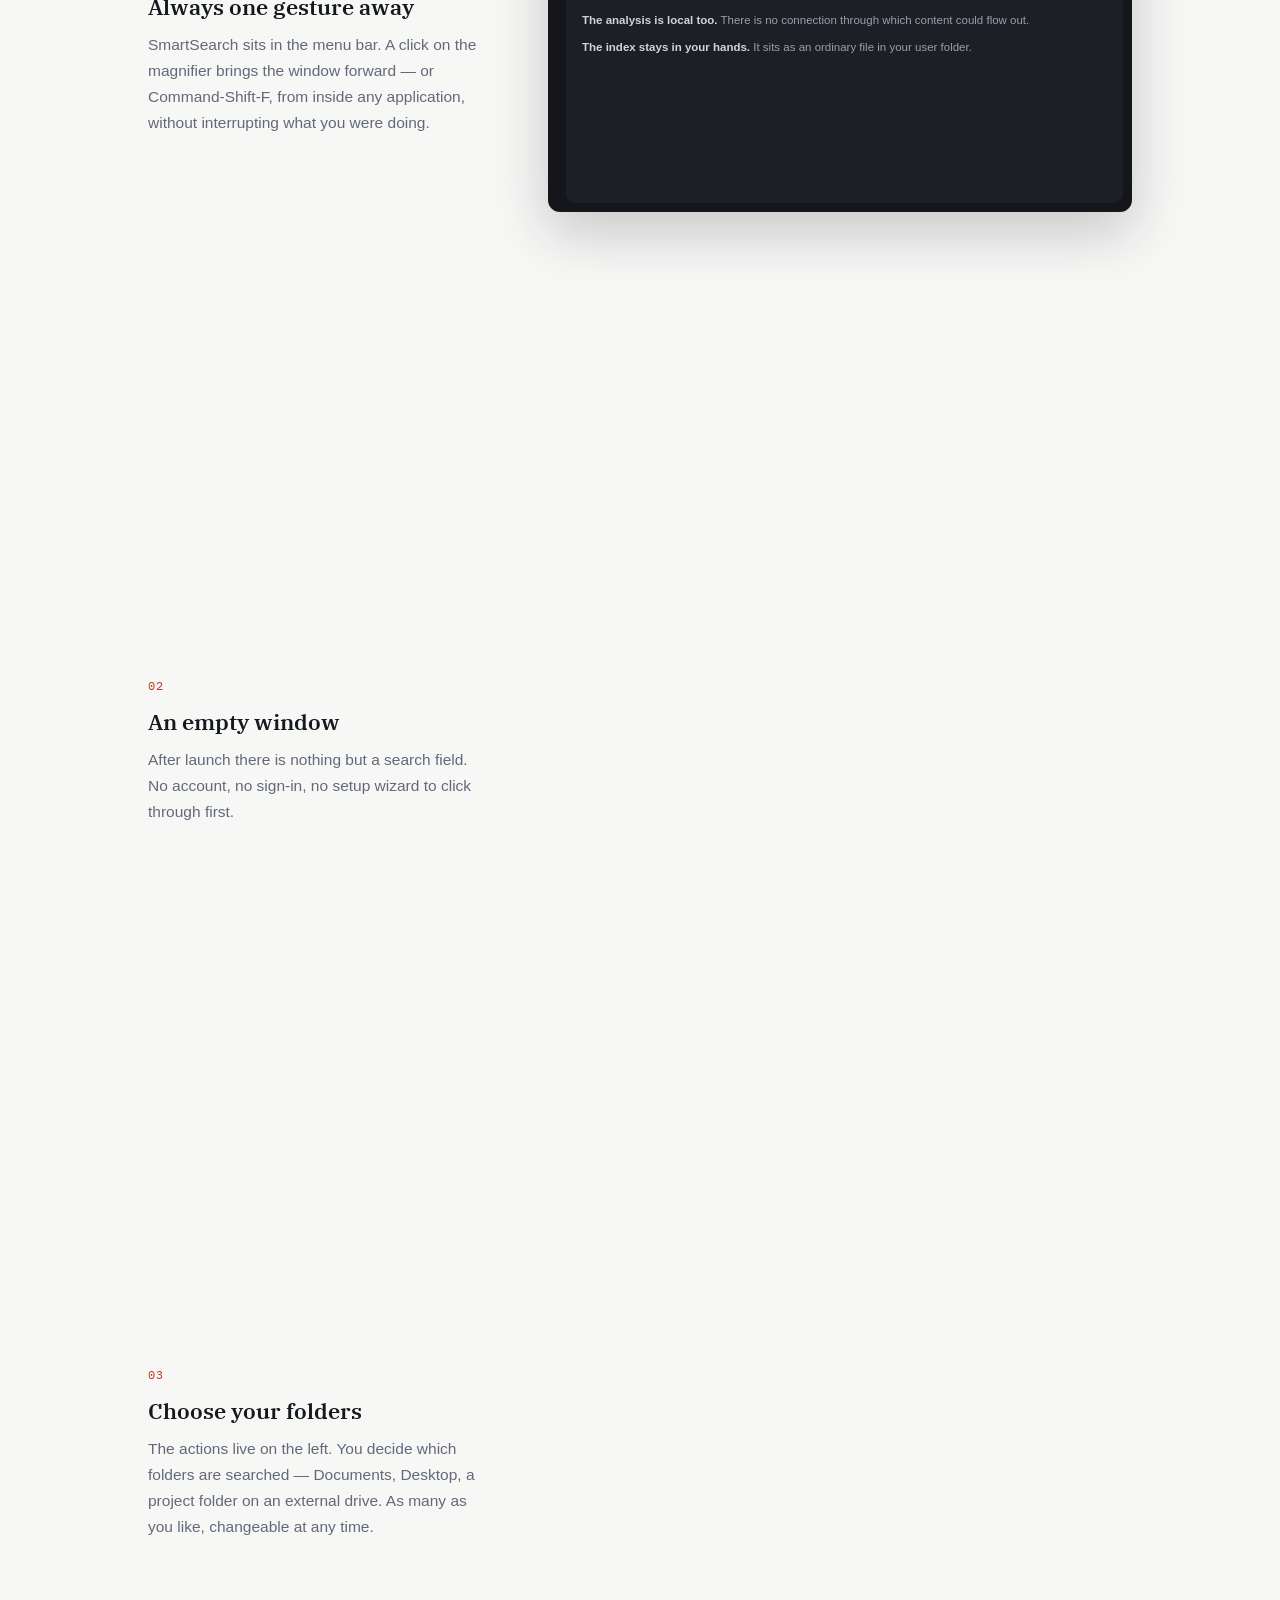
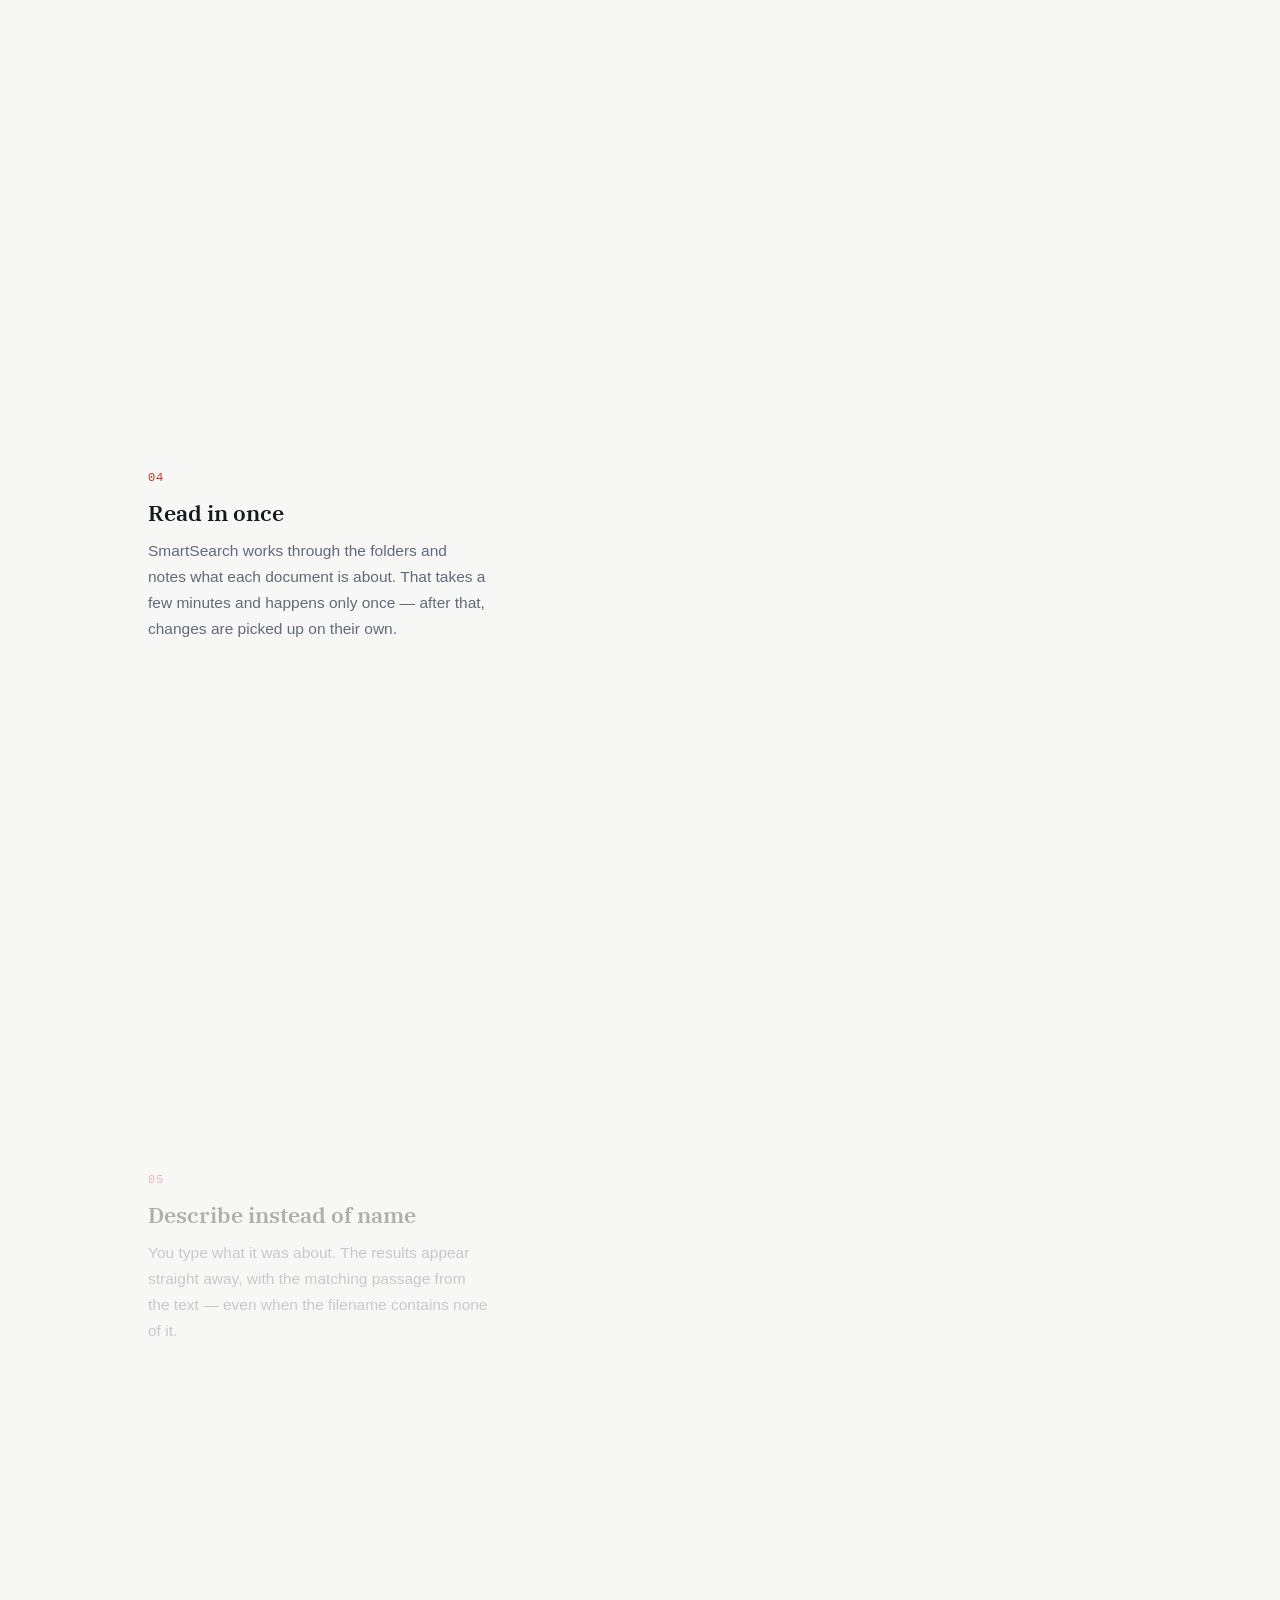
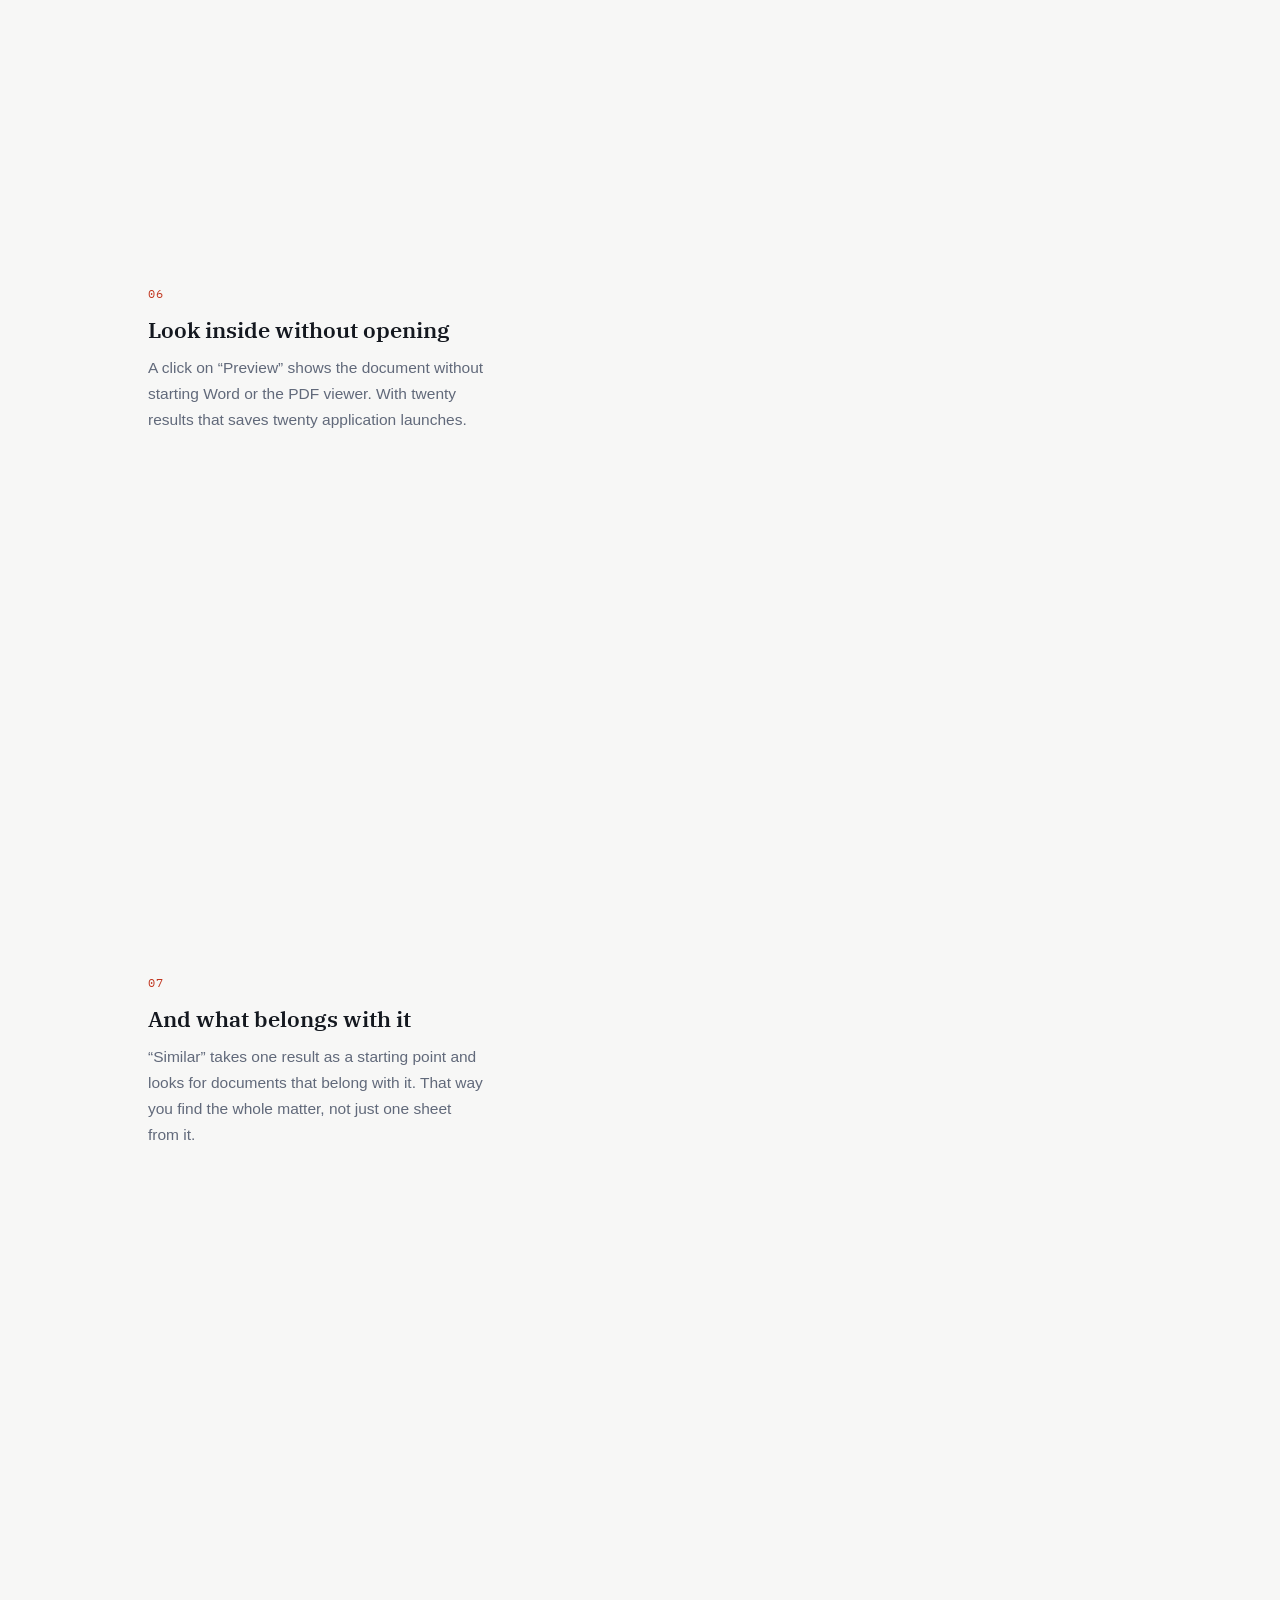
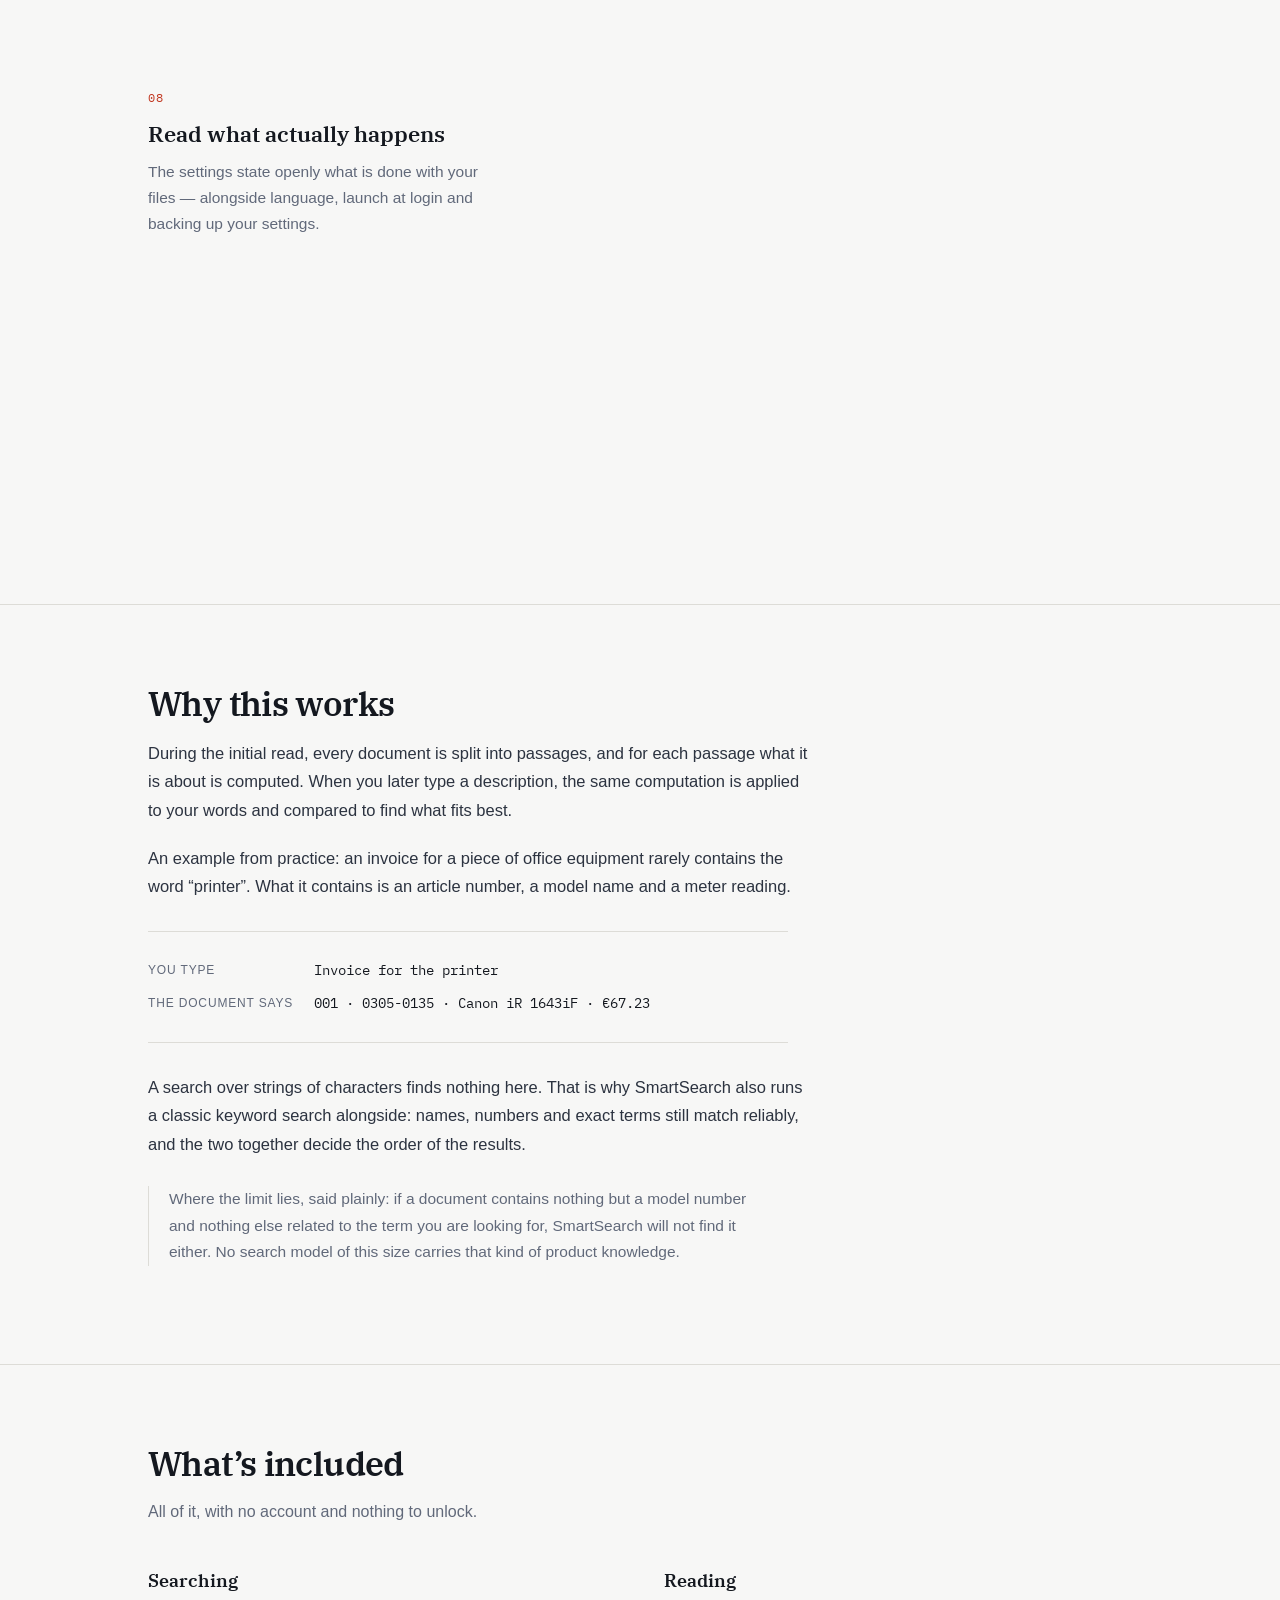
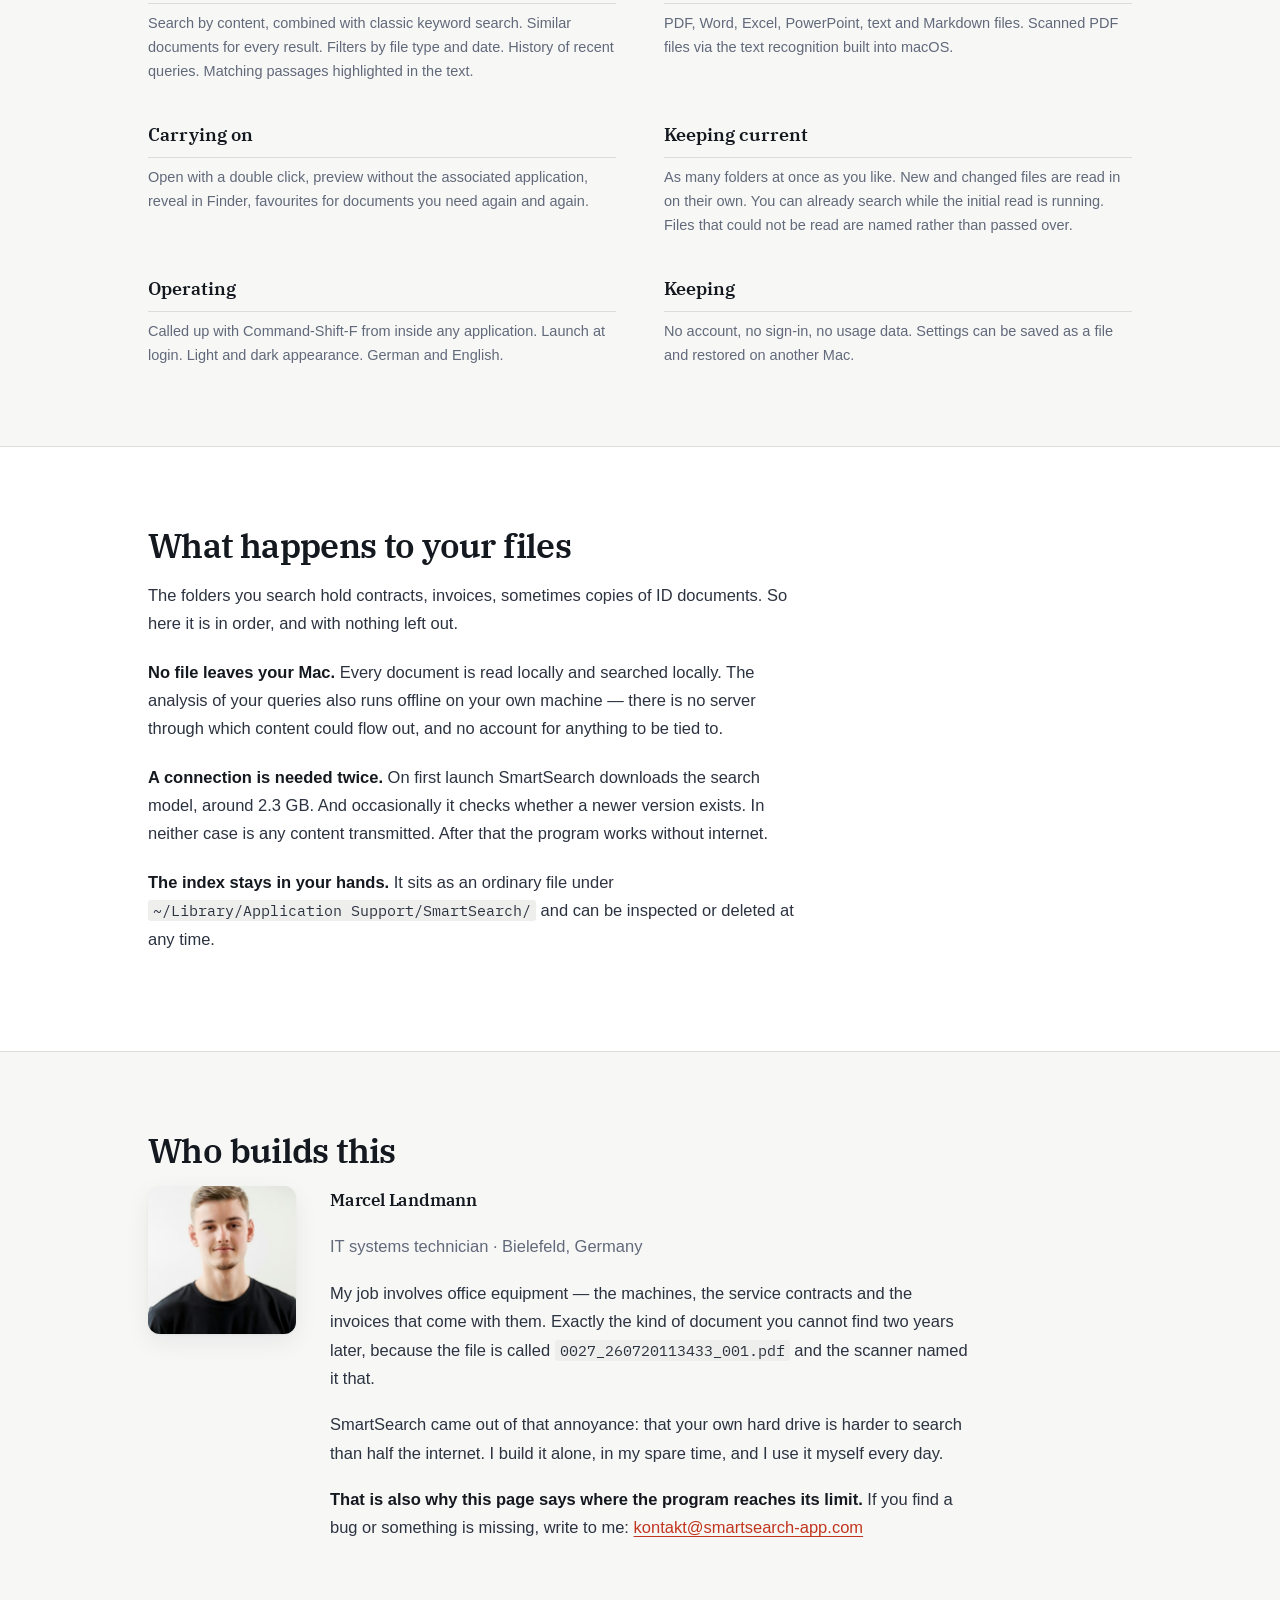
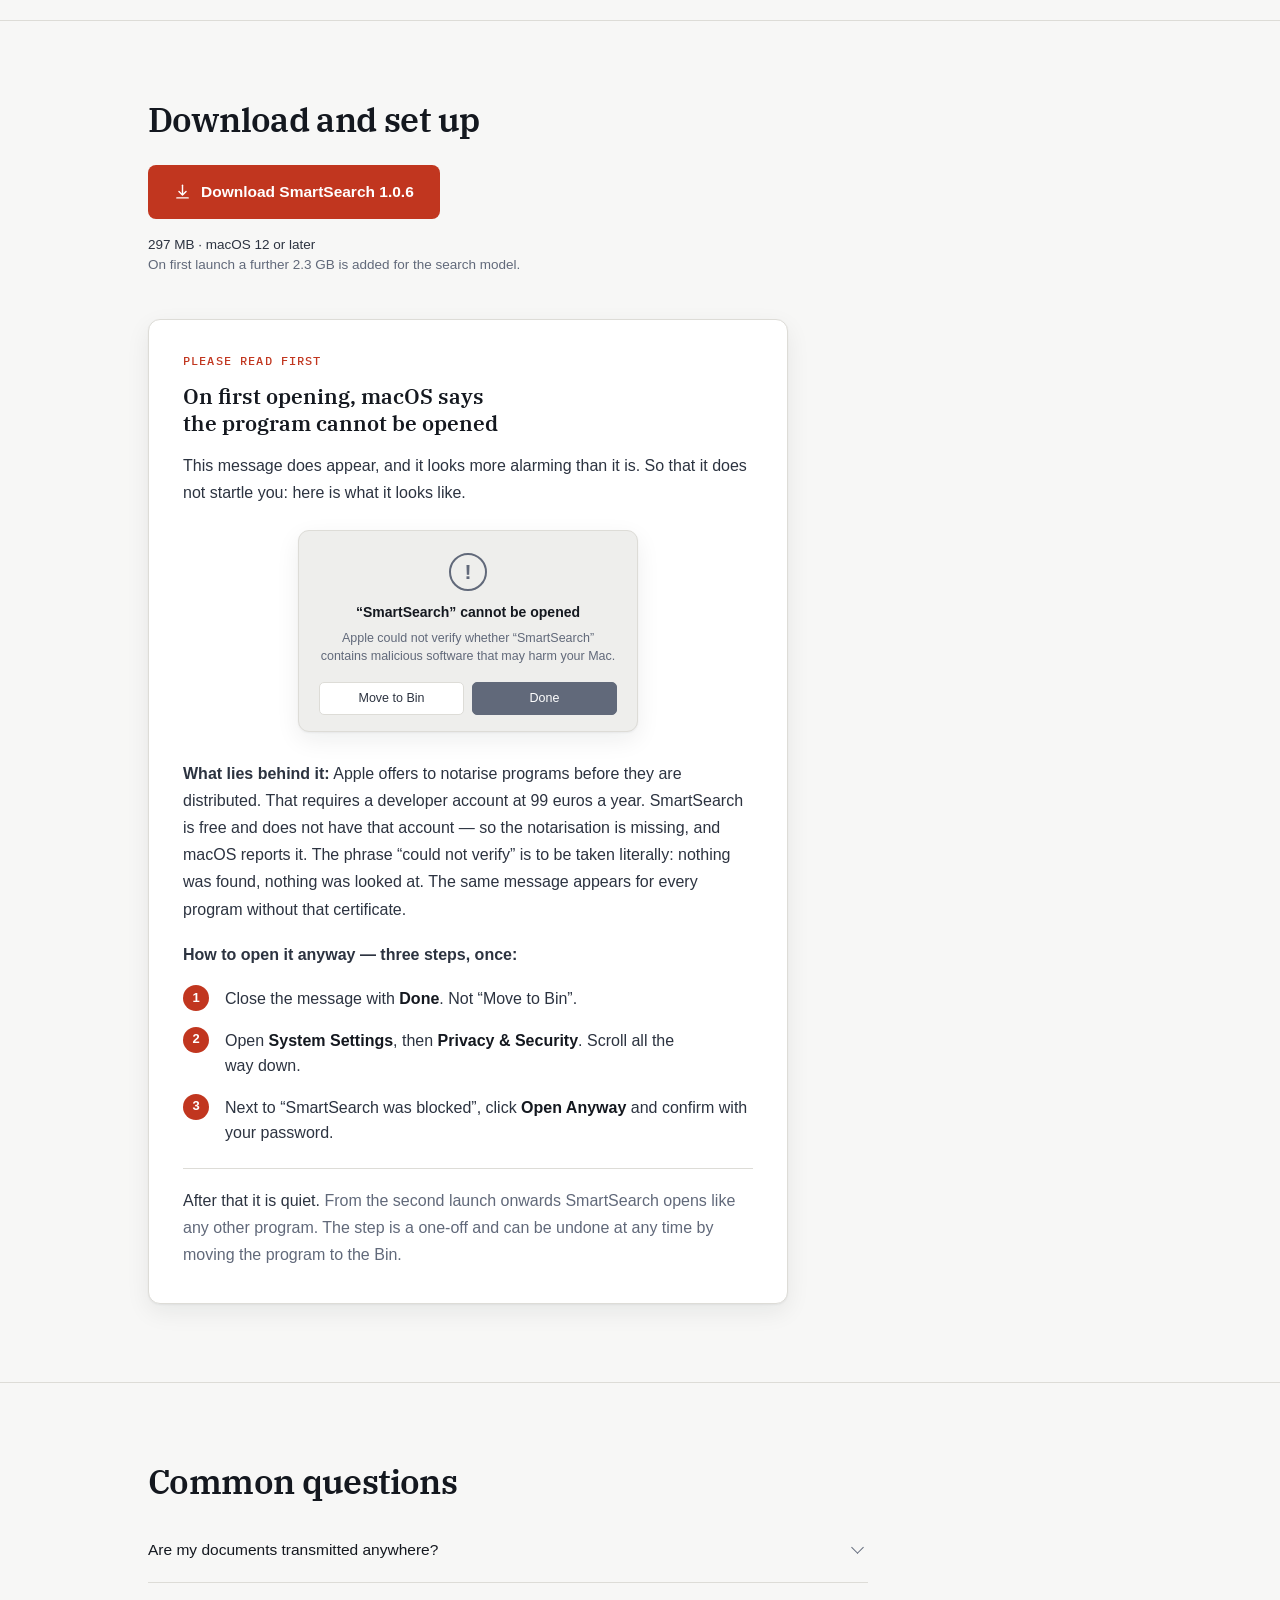
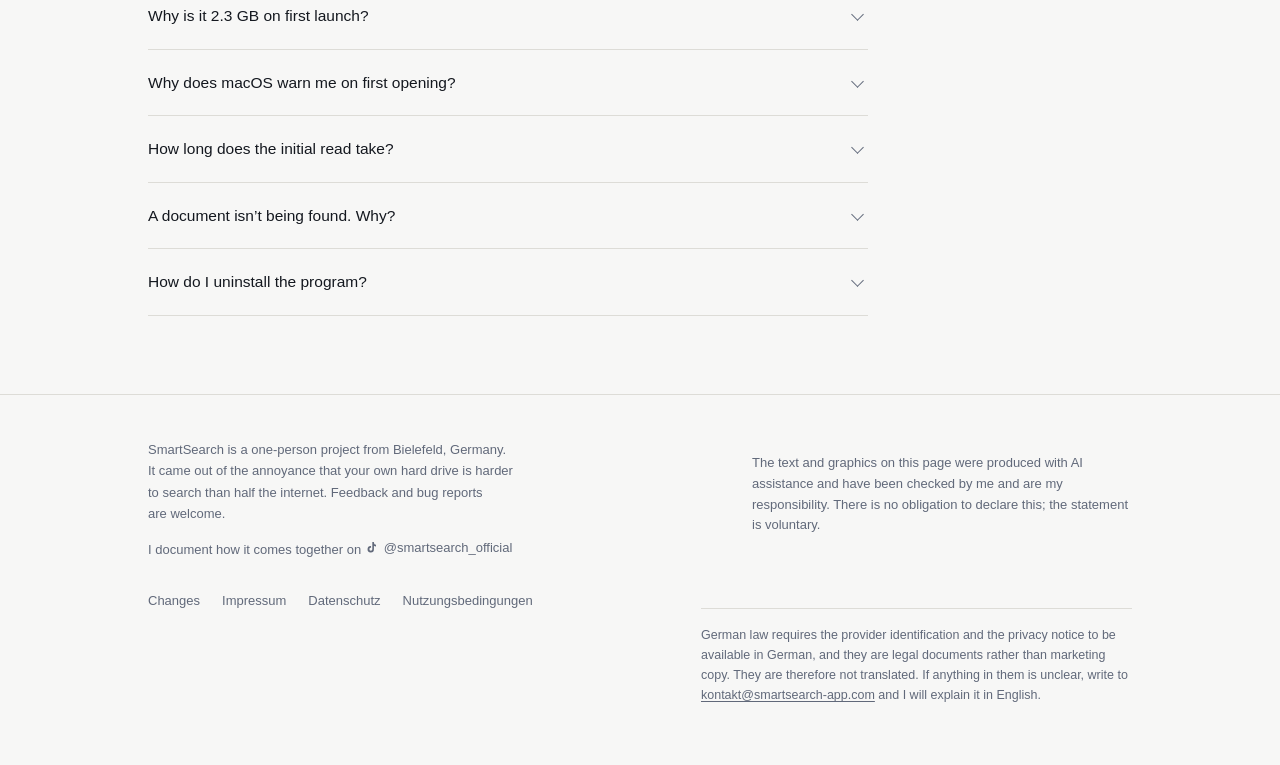
==== commit 8909d80c: "Fassung 1.0.6: die Suche versteht Deutsch Gemessen am 14.09.2026 mit such_diagnose.py: von zwoelf An" ====
--- a/website/en/index.html
+++ b/website/en/index.html
@@ -43,7 +43,7 @@
   "name": "SmartSearch",
   "applicationCategory": "UtilitiesApplication",
   "operatingSystem": "macOS 12.0 or later",
-  "softwareVersion": "1.0.5",
+  "softwareVersion": "1.0.6",
   "fileSize": "296MB",
   "inLanguage": ["de", "en"],
   "offers": { "@type": "Offer", "price": "0", "priceCurrency": "EUR" },
@@ -60,6 +60,7 @@
     <a href="index.html" class="marke">Smart<span>Search</span></a>
     <nav aria-label="Main navigation">
       <a href="#umfang">What’s included</a>
+      <a href="../news.html" hreflang="de" lang="de">News</a>
       <a href="#daten">Your data</a>
       <a href="#fragen">Questions</a>
       <a href="#laden">Download</a>
@@ -90,7 +91,7 @@
         Download for Mac
       </a>
       <p class="dabei">
-        <b>Free · Version 1.0.5 · 297 MB</b><br>
+        <b>Free · Version 1.0.6 · 297 MB</b><br>
         macOS 12 or later · Apple Silicon and Intel
       </p>
     </div>
@@ -100,27 +101,30 @@
   <figure class="schaustueck">
     <picture>
       <source media="(max-width: 700px)" type="image/avif"
-              srcset="../auftakt-fenster-schmal.avif" width="770" height="360">
+              srcset="../auftakt-fenster-schmal.avif" width="800" height="380">
       <source media="(max-width: 700px)" type="image/webp"
-              srcset="../auftakt-fenster-schmal.webp" width="770" height="360">
+              srcset="../auftakt-fenster-schmal.webp" width="800" height="380">
       <source media="(max-width: 700px)" srcset="../auftakt-fenster-schmal.png"
-              width="770" height="360">
+              width="800" height="380">
       <source type="image/avif" srcset="../auftakt-fenster.avif"
-              width="1713" height="932">
+              width="1792" height="938">
       <source type="image/webp" srcset="../auftakt-fenster.webp"
-              width="1713" height="932">
-      <img src="../auftakt-fenster.png" width="1713" height="932"
+              width="1792" height="938">
+      <img src="../auftakt-fenster.png" width="1792" height="938"
            fetchpriority="high" decoding="async"
-           alt="The SmartSearch window. The query reads “Thomas Berger”.
-                The results are dok_2024_02_18.pdf, Scan_20231114_0003.pdf and
-                CCF_000141.pdf — a car insurance policy, a rental agreement and a
-                donation receipt. No filename says what is inside.">
+           alt="The SmartSearch window. The query typed in is the German plural
+                Verträge (contracts). The results are Neues_Dokument_7.pdf,
+                Scan2019-03-22_112.pdf and 20220906_0001.pdf — a car purchase
+                agreement, an internet order confirmation and an electricity
+                bill. No filename says what is inside.">
     </picture>
     <figcaption>
-      Five results — and not one filename that tells you anything. They are
-      found anyway, because SmartSearch reads what is inside the documents.
-      The number in front of the name says how well the result matches.
-      (Shown with German sample documents; the program runs in English too.)
+      Four results from a single word — and not one filename that tells you
+      anything. They are found anyway, because SmartSearch reads what is inside
+      the documents. Neither the plural form nor German compound words get in
+      the way. The number in front of the name says how well the result
+      matches. (Shown with German sample documents; the program runs in English
+      too.)
     </figcaption>
   </figure>
 </div>
@@ -545,7 +549,7 @@
              stroke-linecap="round" stroke-linejoin="round" aria-hidden="true" focusable="false">
           <path d="M12 3v13"></path><path d="M7 12l5 5 5-5"></path><path d="M4 21h16"></path>
         </svg>
-        Download SmartSearch 1.0.5
+        Download SmartSearch 1.0.6
       </a>
       <p class="dabei">
         <b>297 MB · macOS 12 or later</b><br>
@@ -661,15 +665,6 @@
           literally in the document have the strongest effect. For invoices
           covering equipment, the manufacturer’s name helps more than the type of
           device.</p>
-        </div>
-      </details>
-
-      <details>
-        <summary>Will SmartSearch stay free?</summary>
-        <div class="antwort">
-          <p>The scope described here stays free permanently. An extended paid
-          edition is planned for later. Anyone using the free version loses
-          nothing by it.</p>
         </div>
       </details>
 
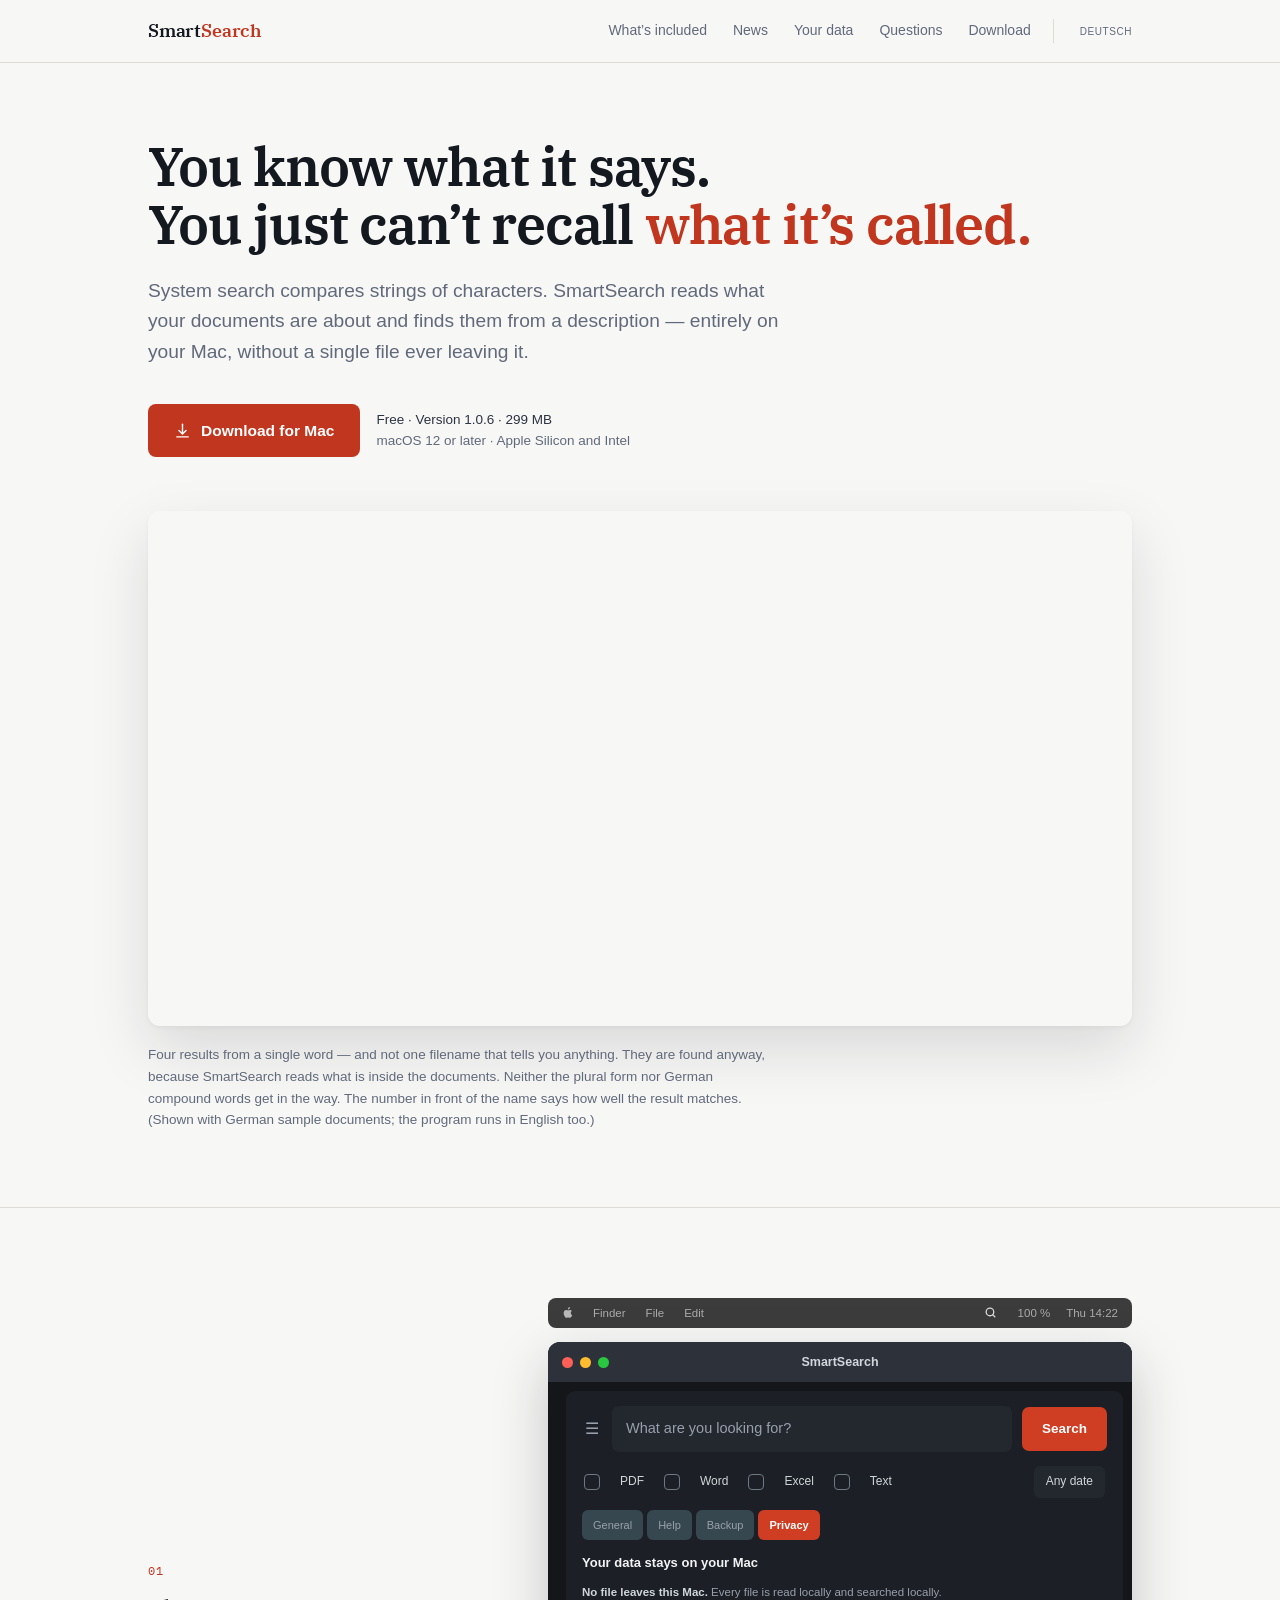
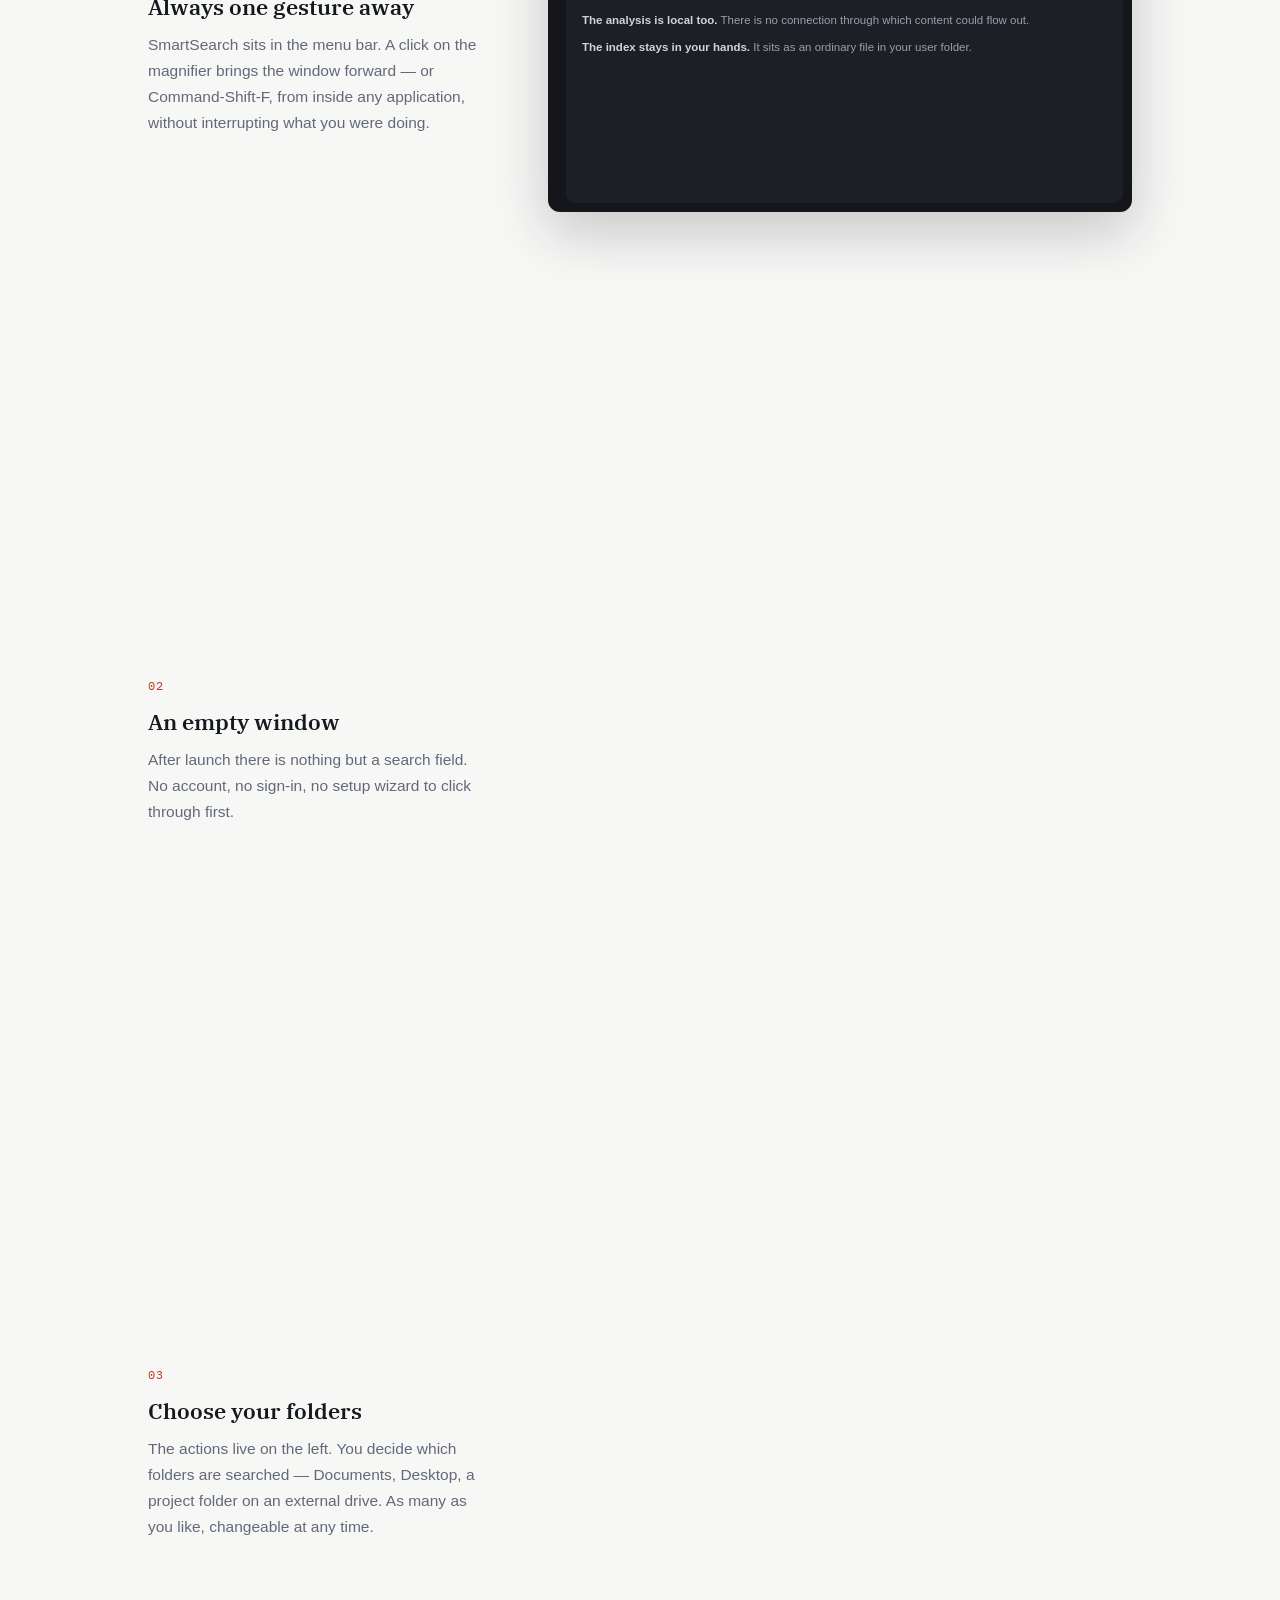
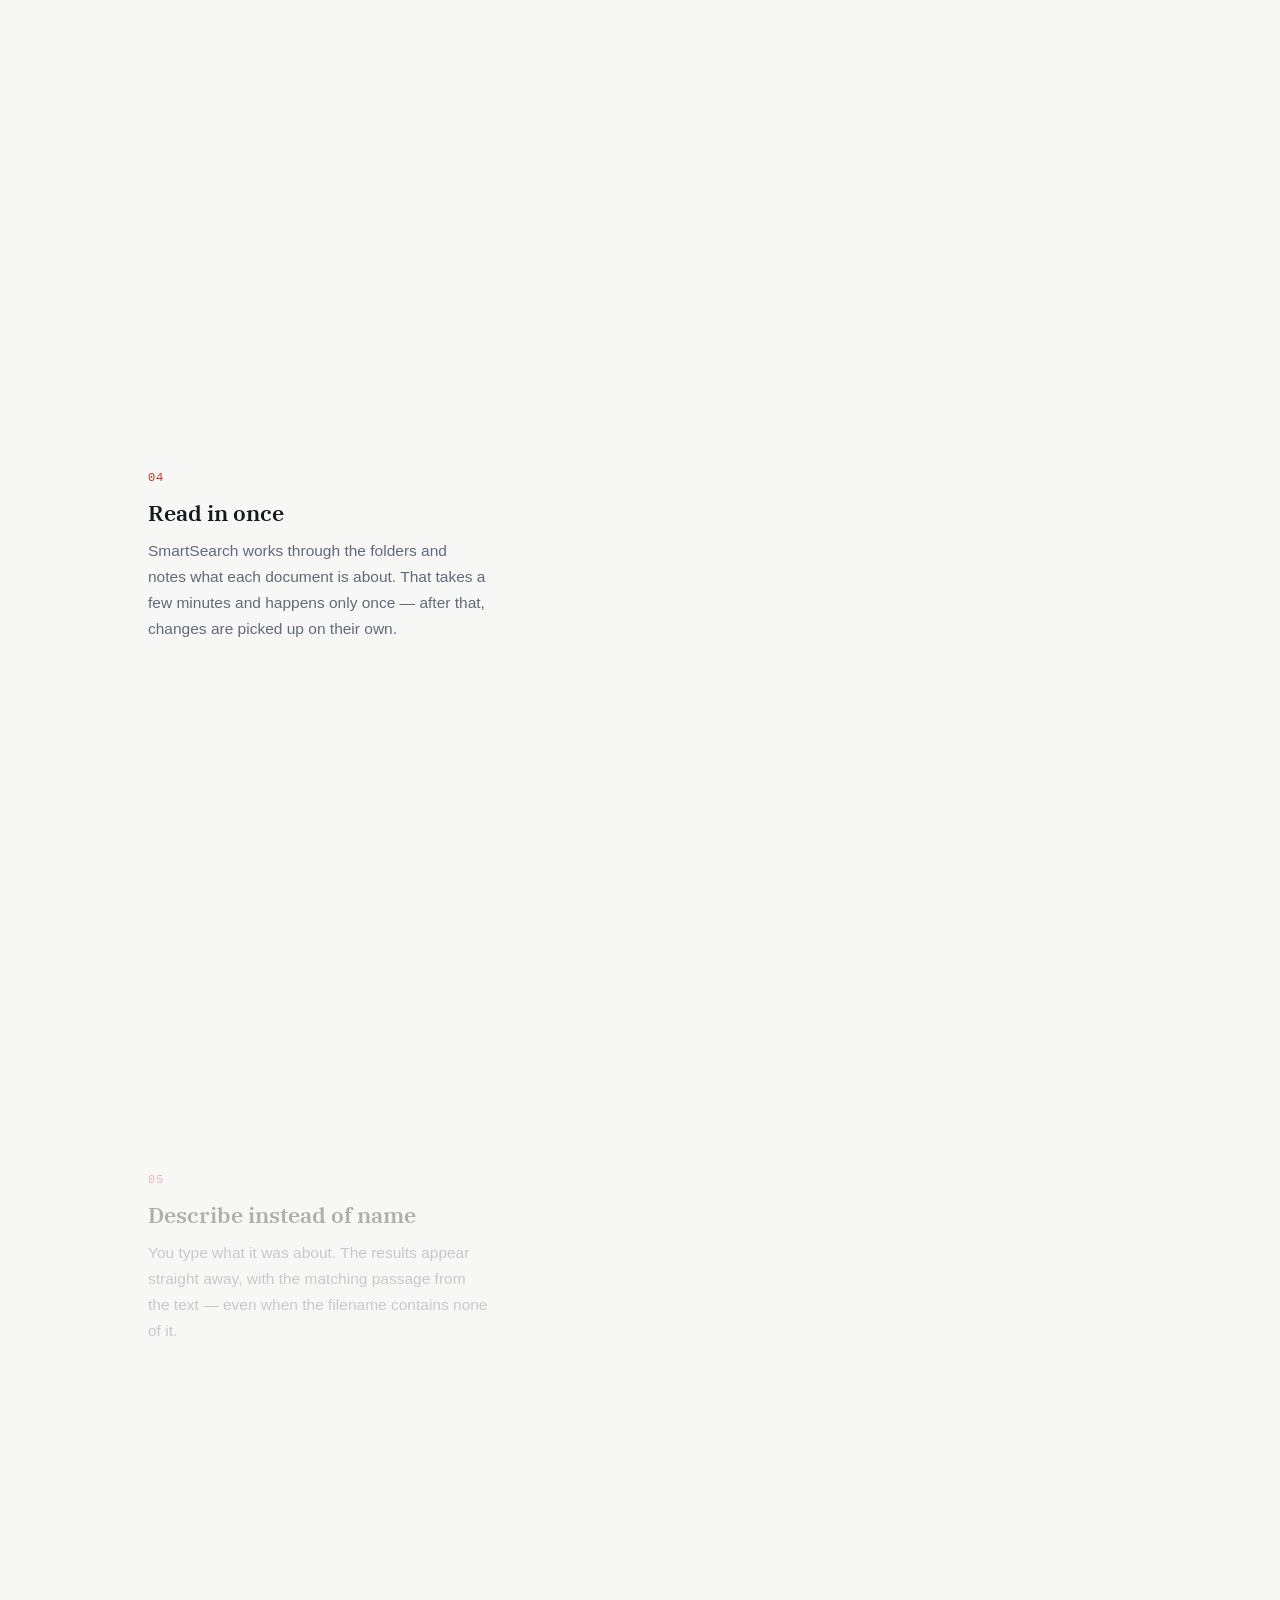
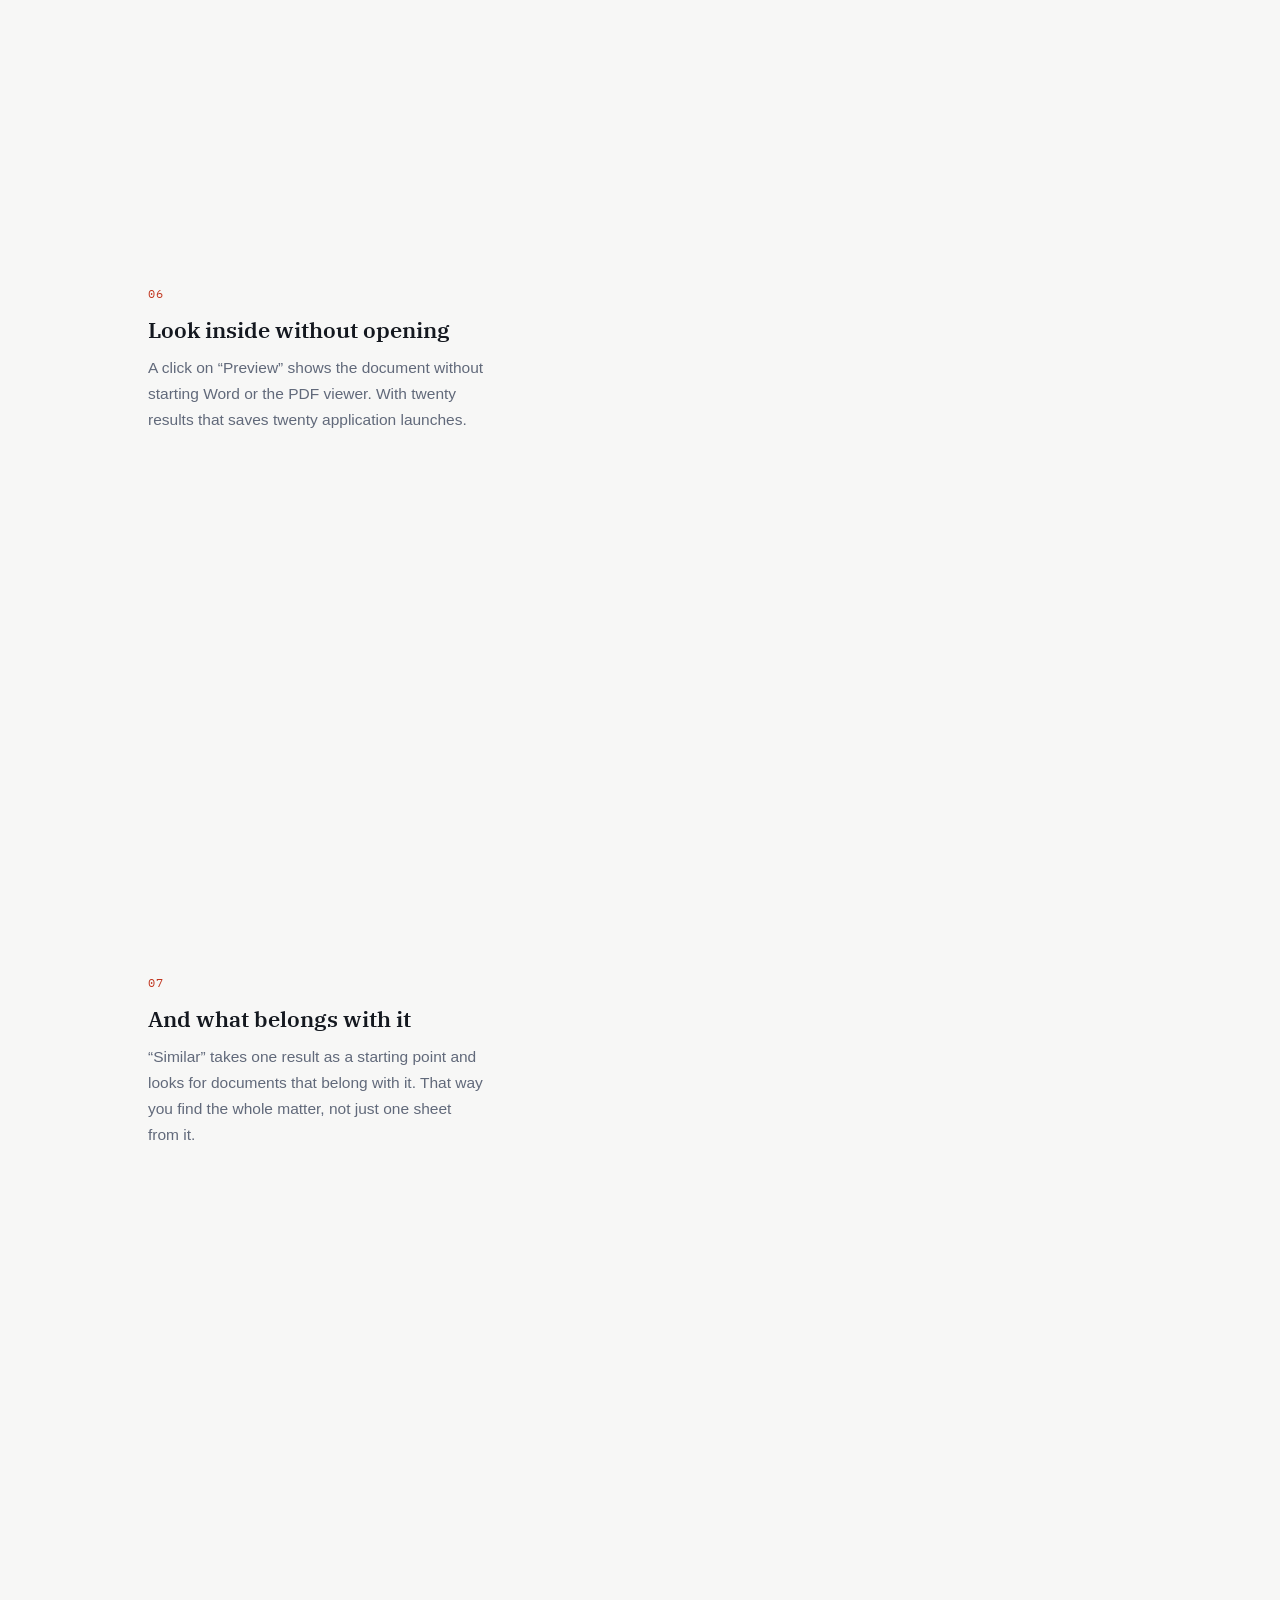
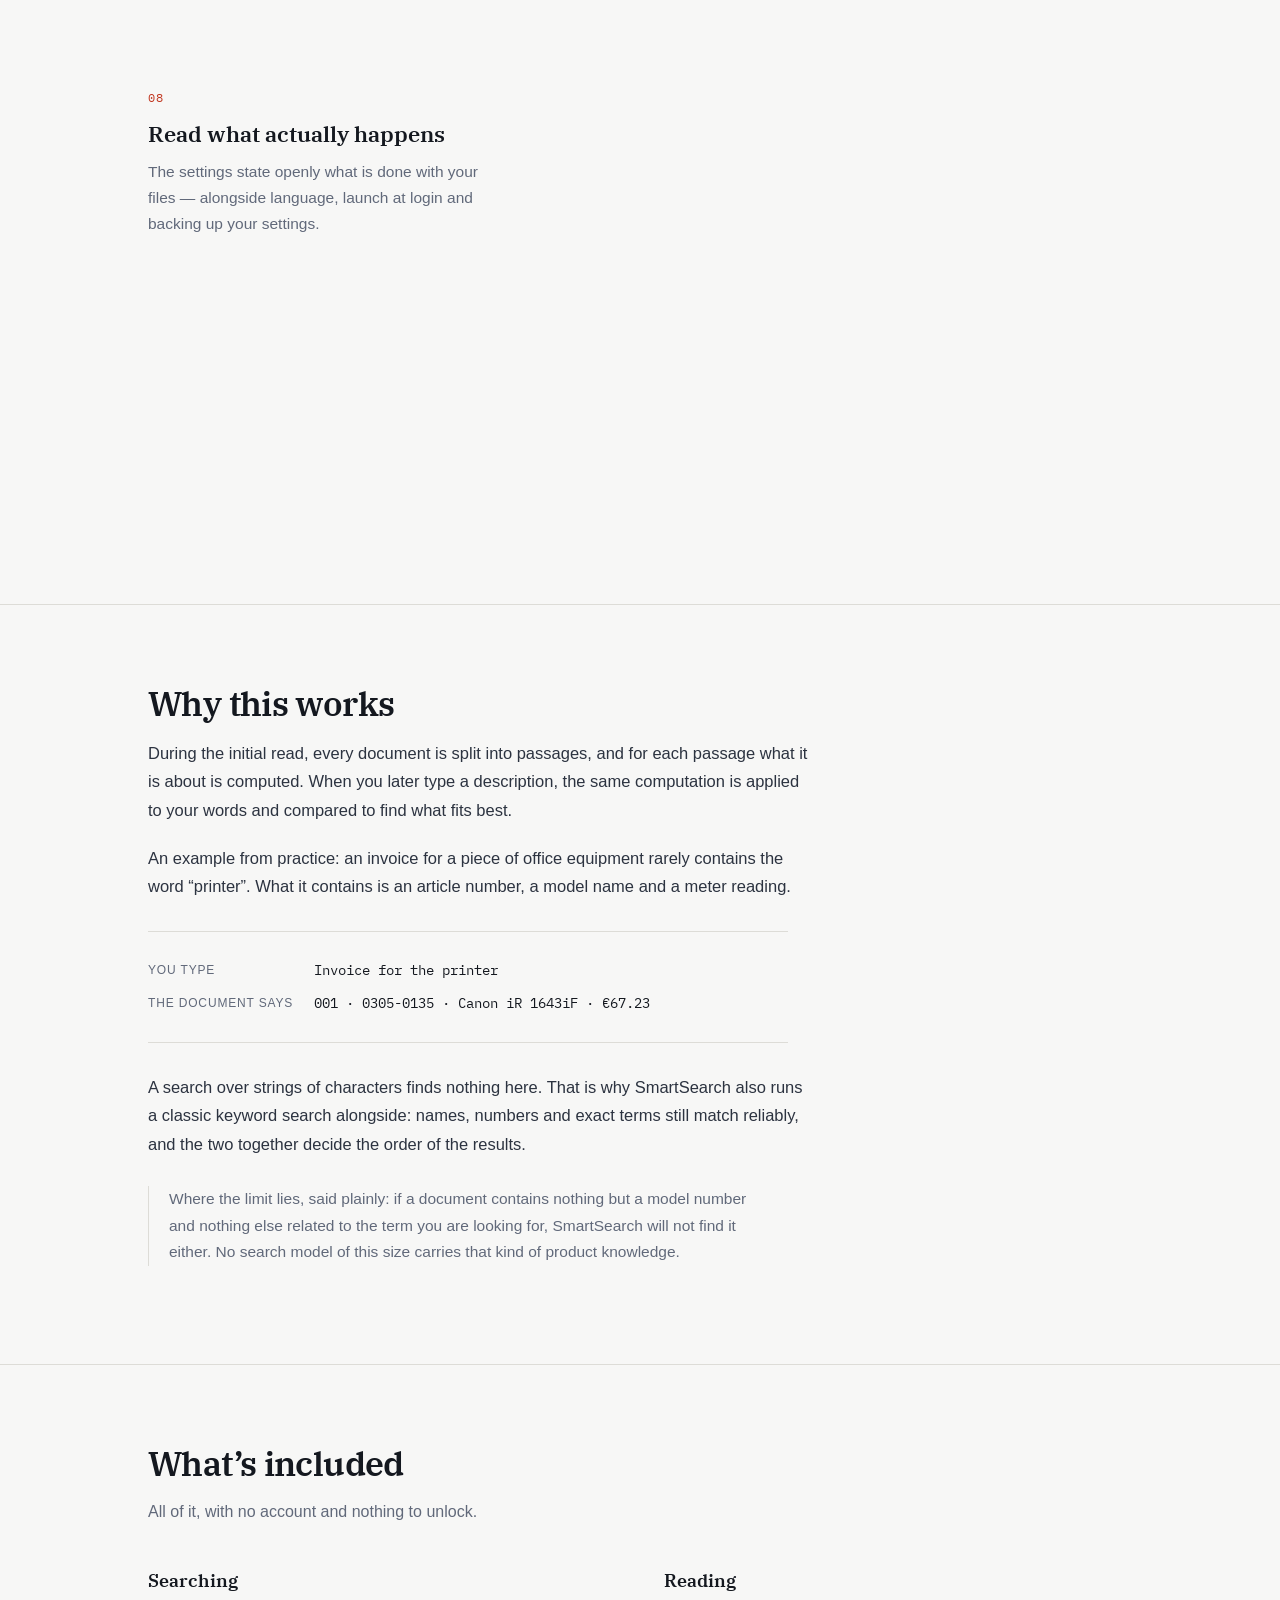
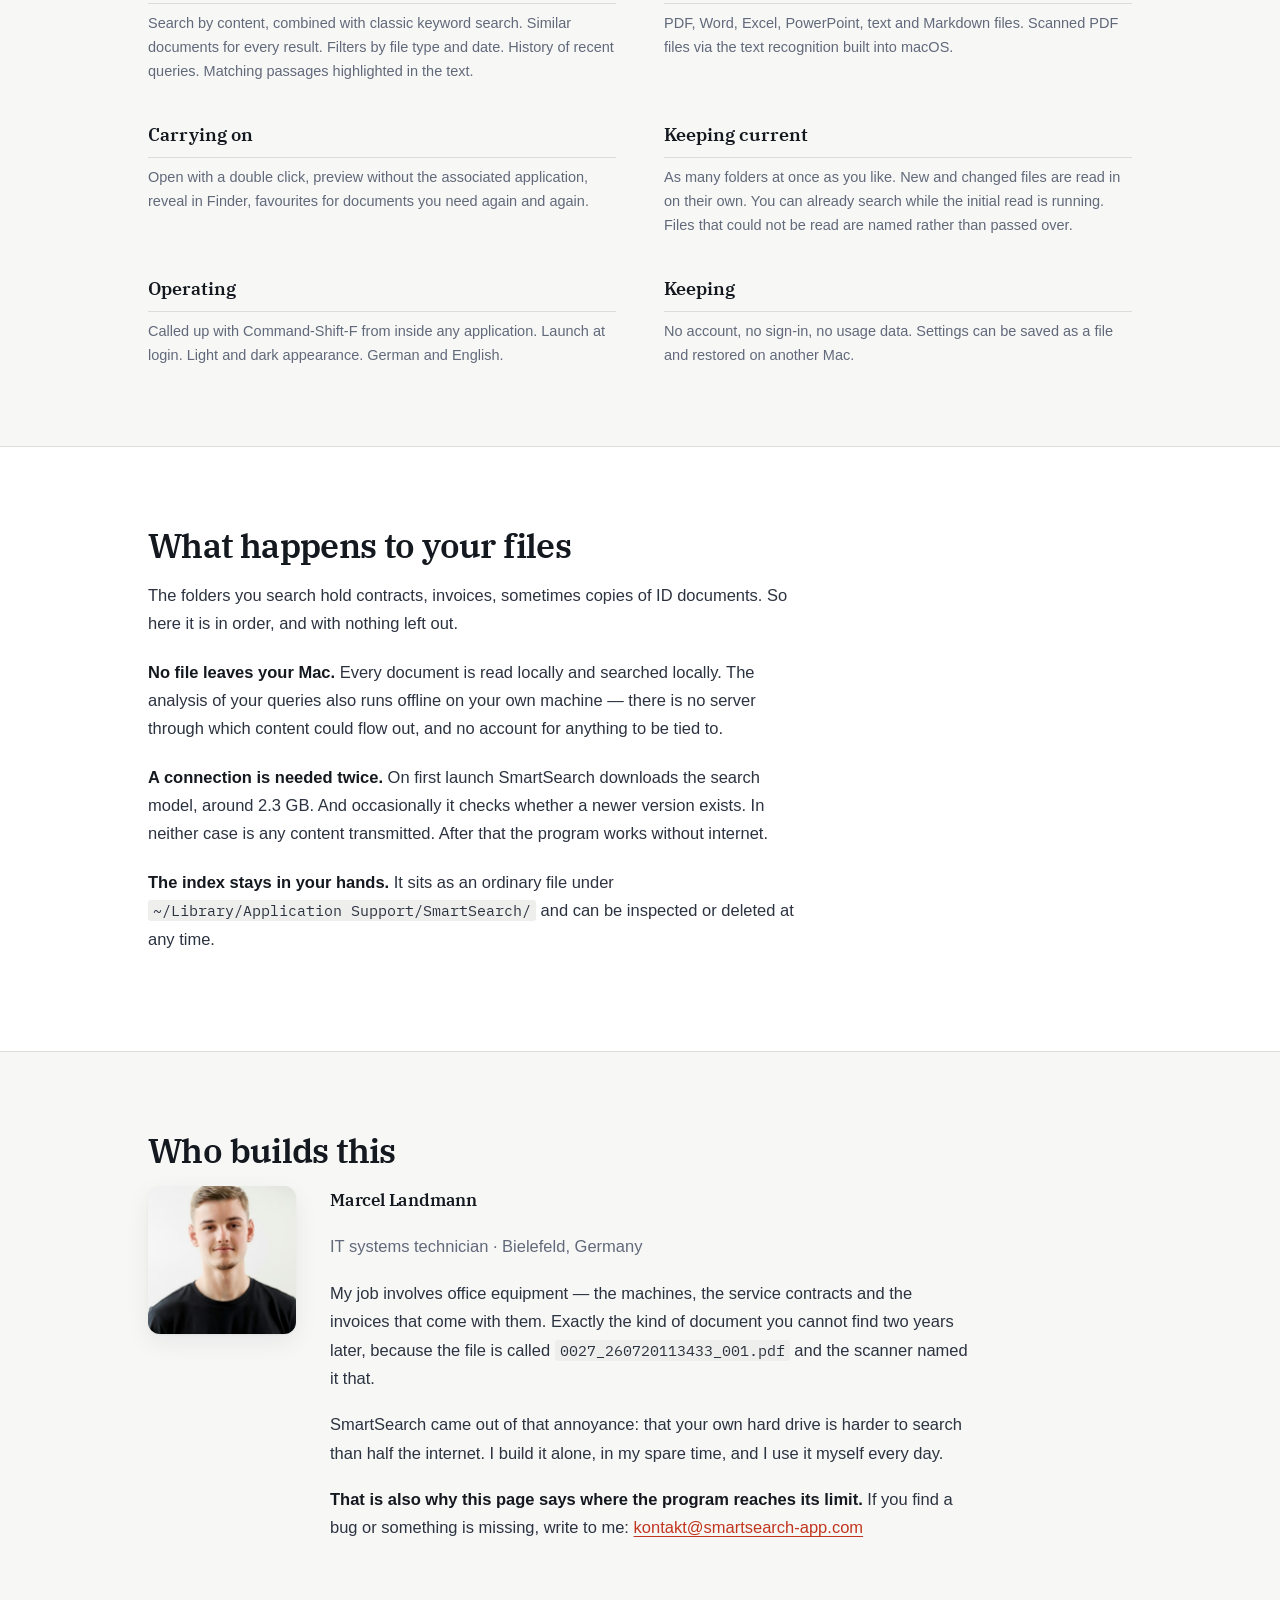
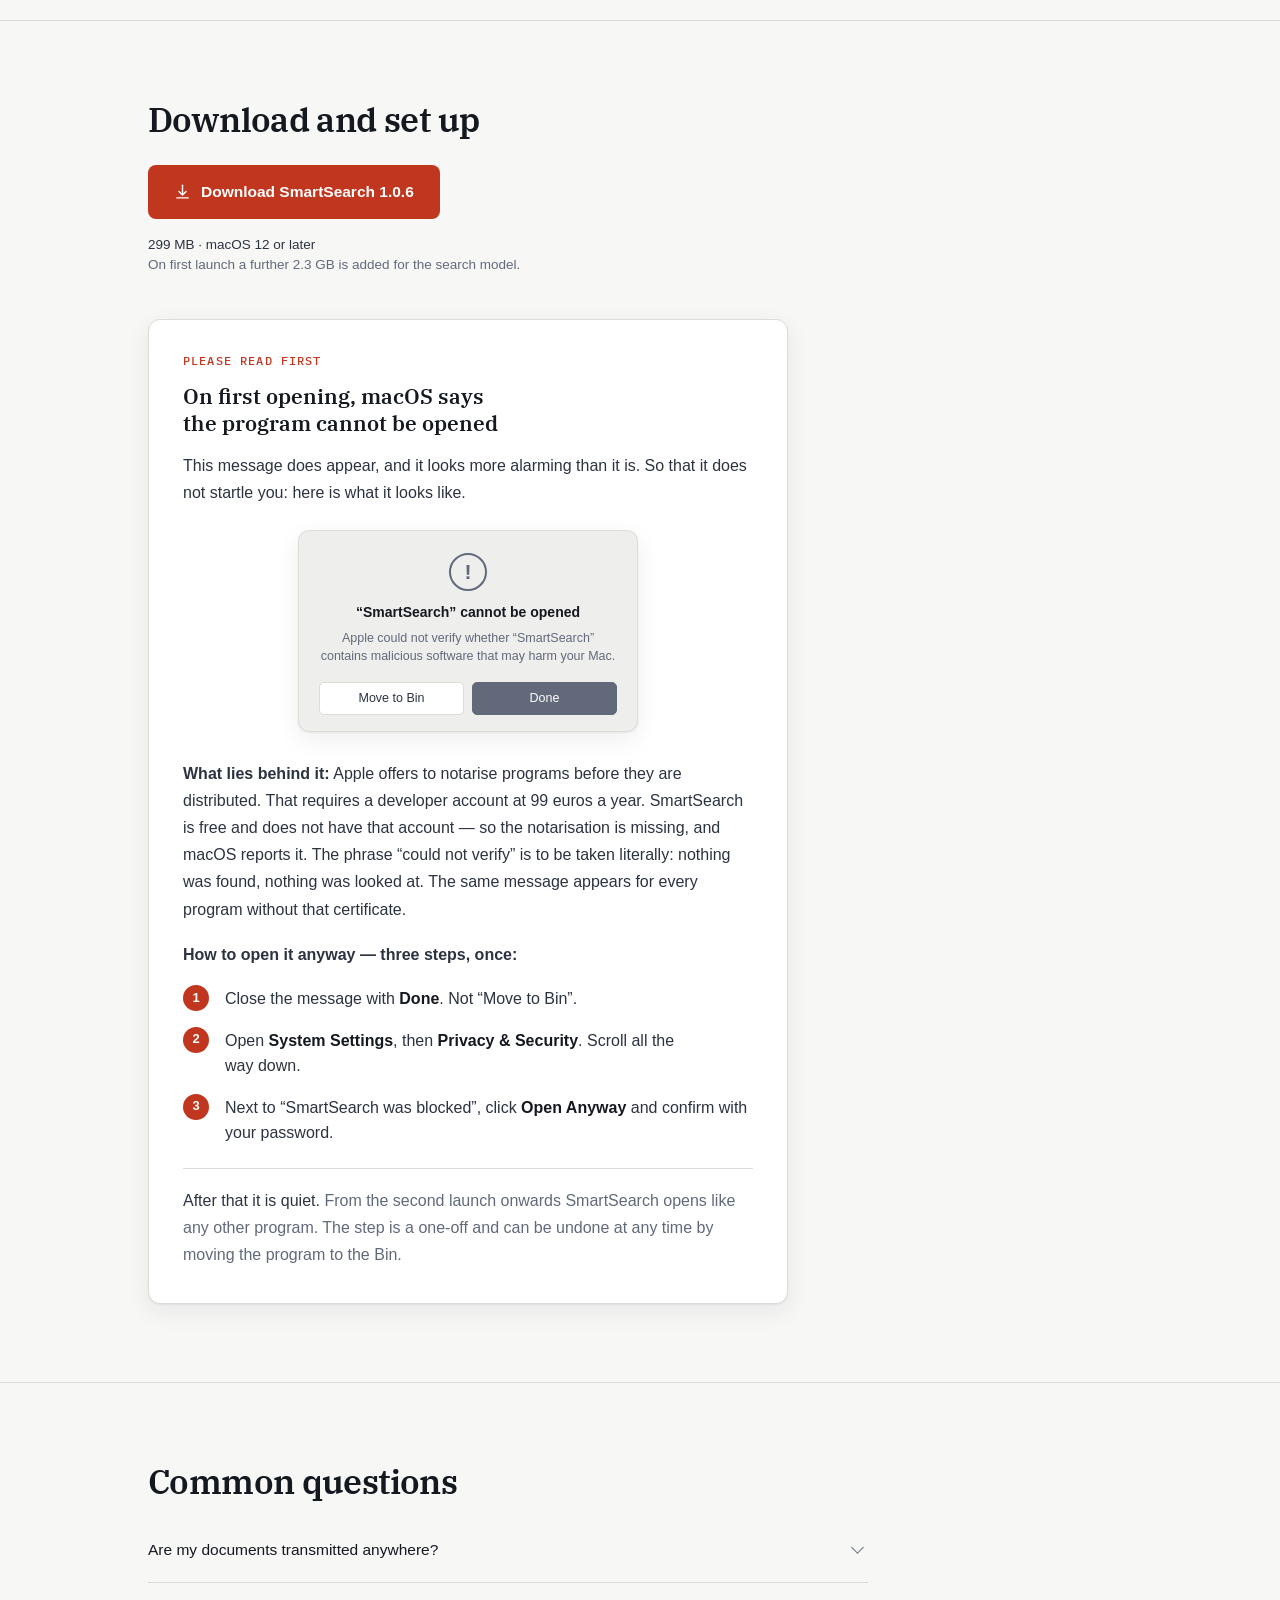
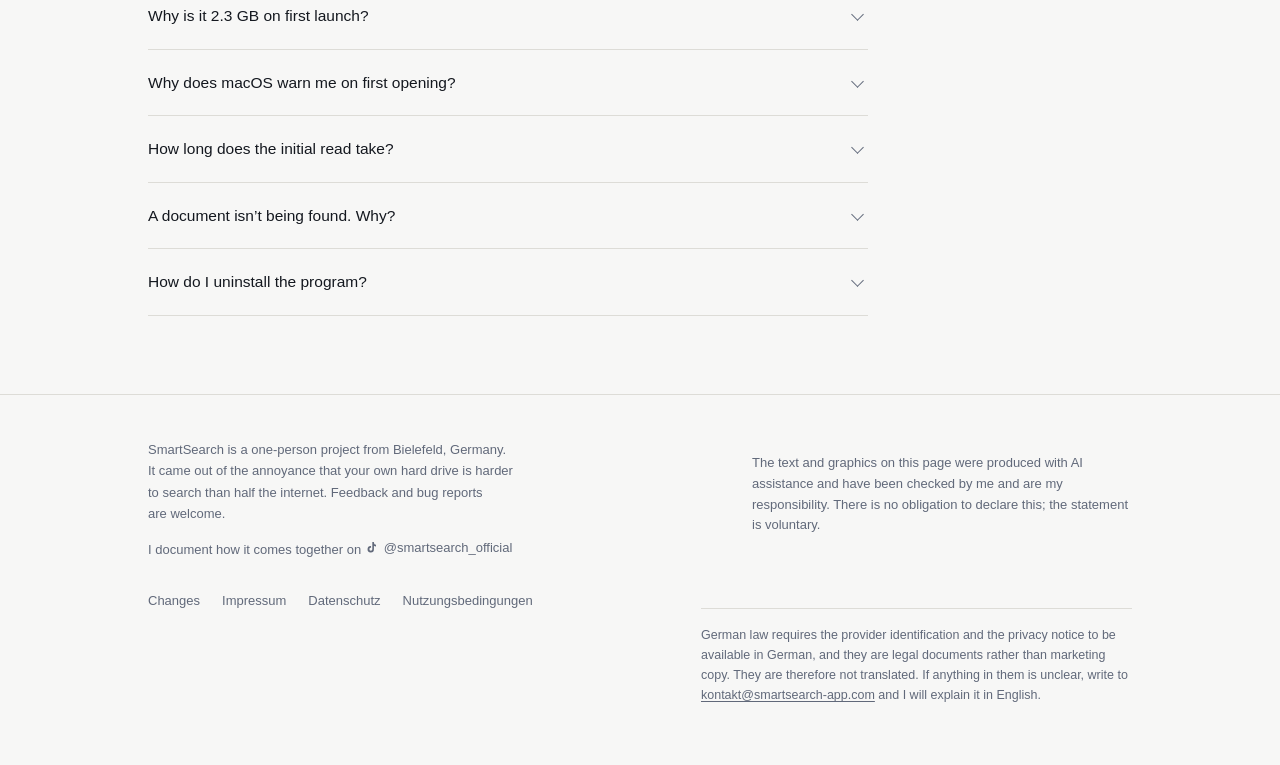
==== commit 7c46ba8e: "Groessenangabe auf 299 MB, Test fuer die Wortformen Die DMG ist mit 1.0.6 auf 299 MB gewachsen, auf " ====
--- a/website/en/index.html
+++ b/website/en/index.html
@@ -91,7 +91,7 @@
         Download for Mac
       </a>
       <p class="dabei">
-        <b>Free · Version 1.0.6 · 297 MB</b><br>
+        <b>Free · Version 1.0.6 · 299 MB</b><br>
         macOS 12 or later · Apple Silicon and Intel
       </p>
     </div>
@@ -552,7 +552,7 @@
         Download SmartSearch 1.0.6
       </a>
       <p class="dabei">
-        <b>297 MB · macOS 12 or later</b><br>
+        <b>299 MB · macOS 12 or later</b><br>
         On first launch a further 2.3 GB is added for the search model.
       </p>
     </div>
